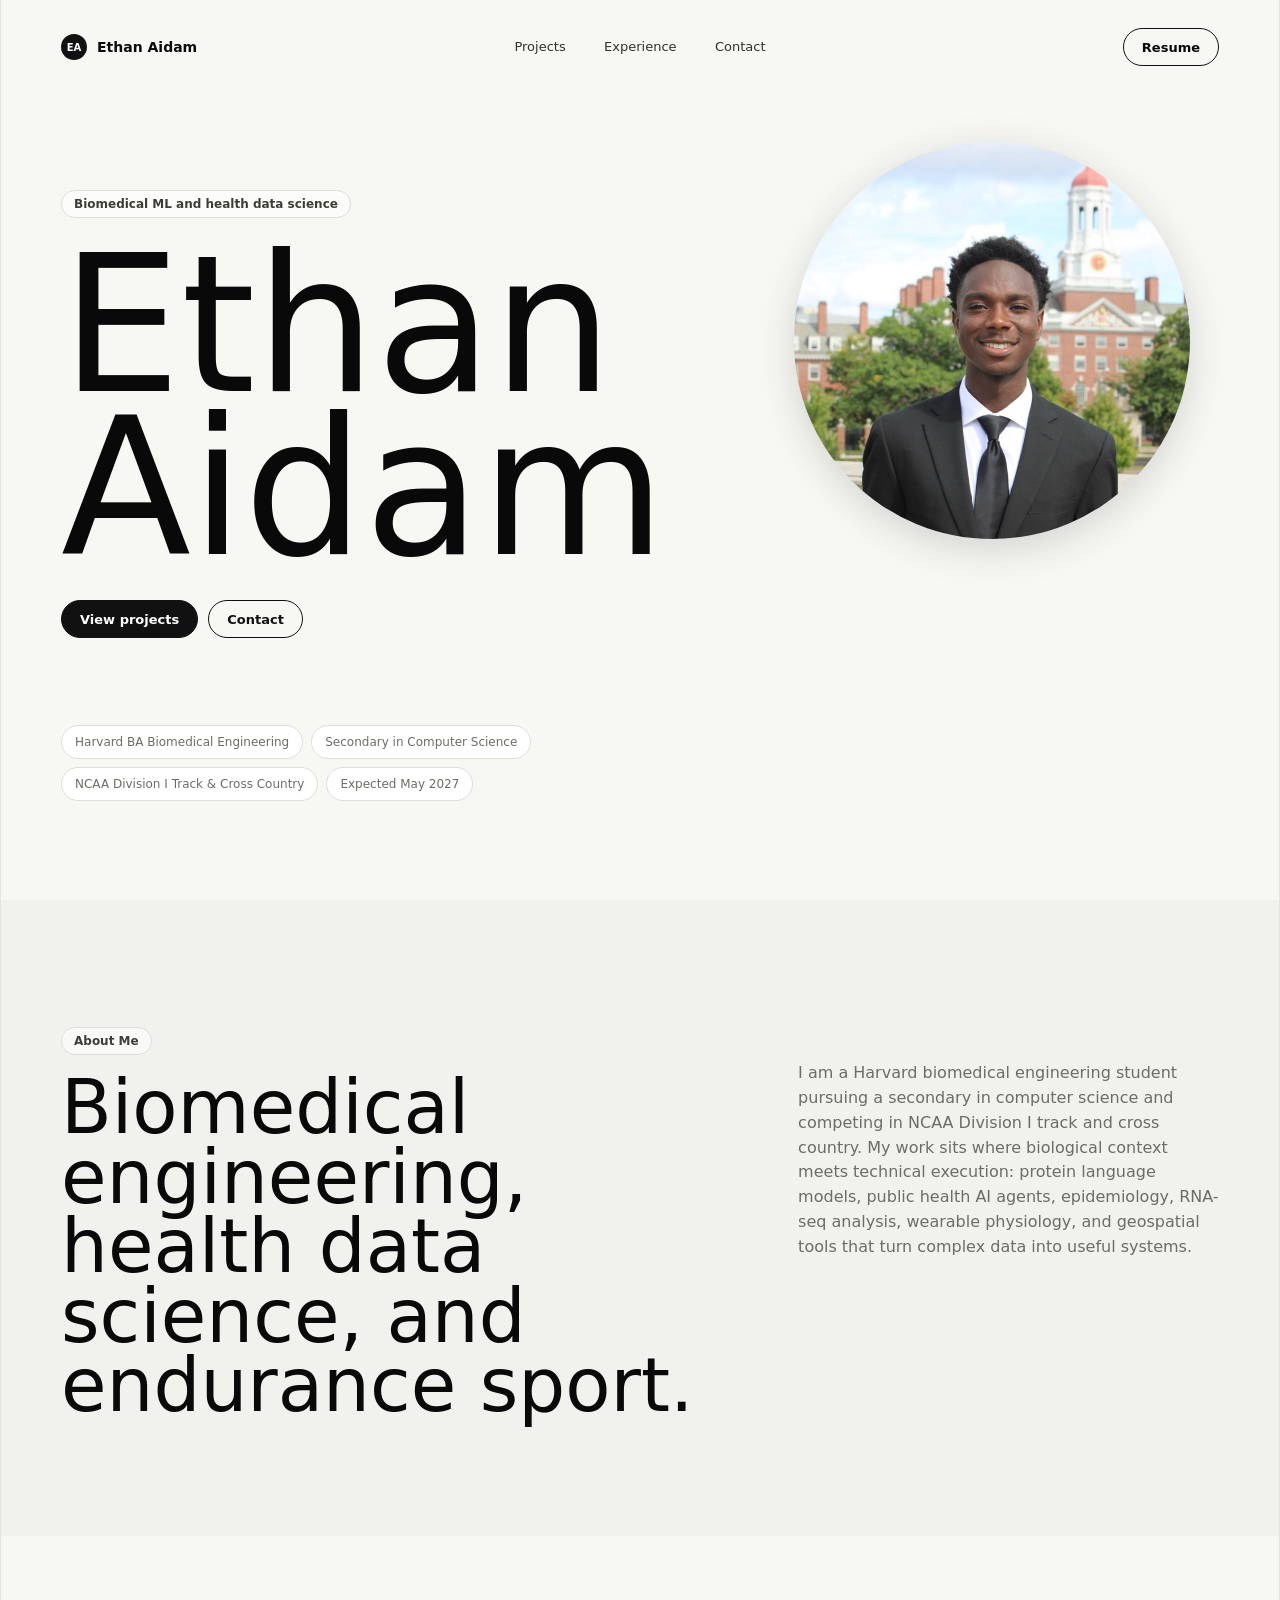
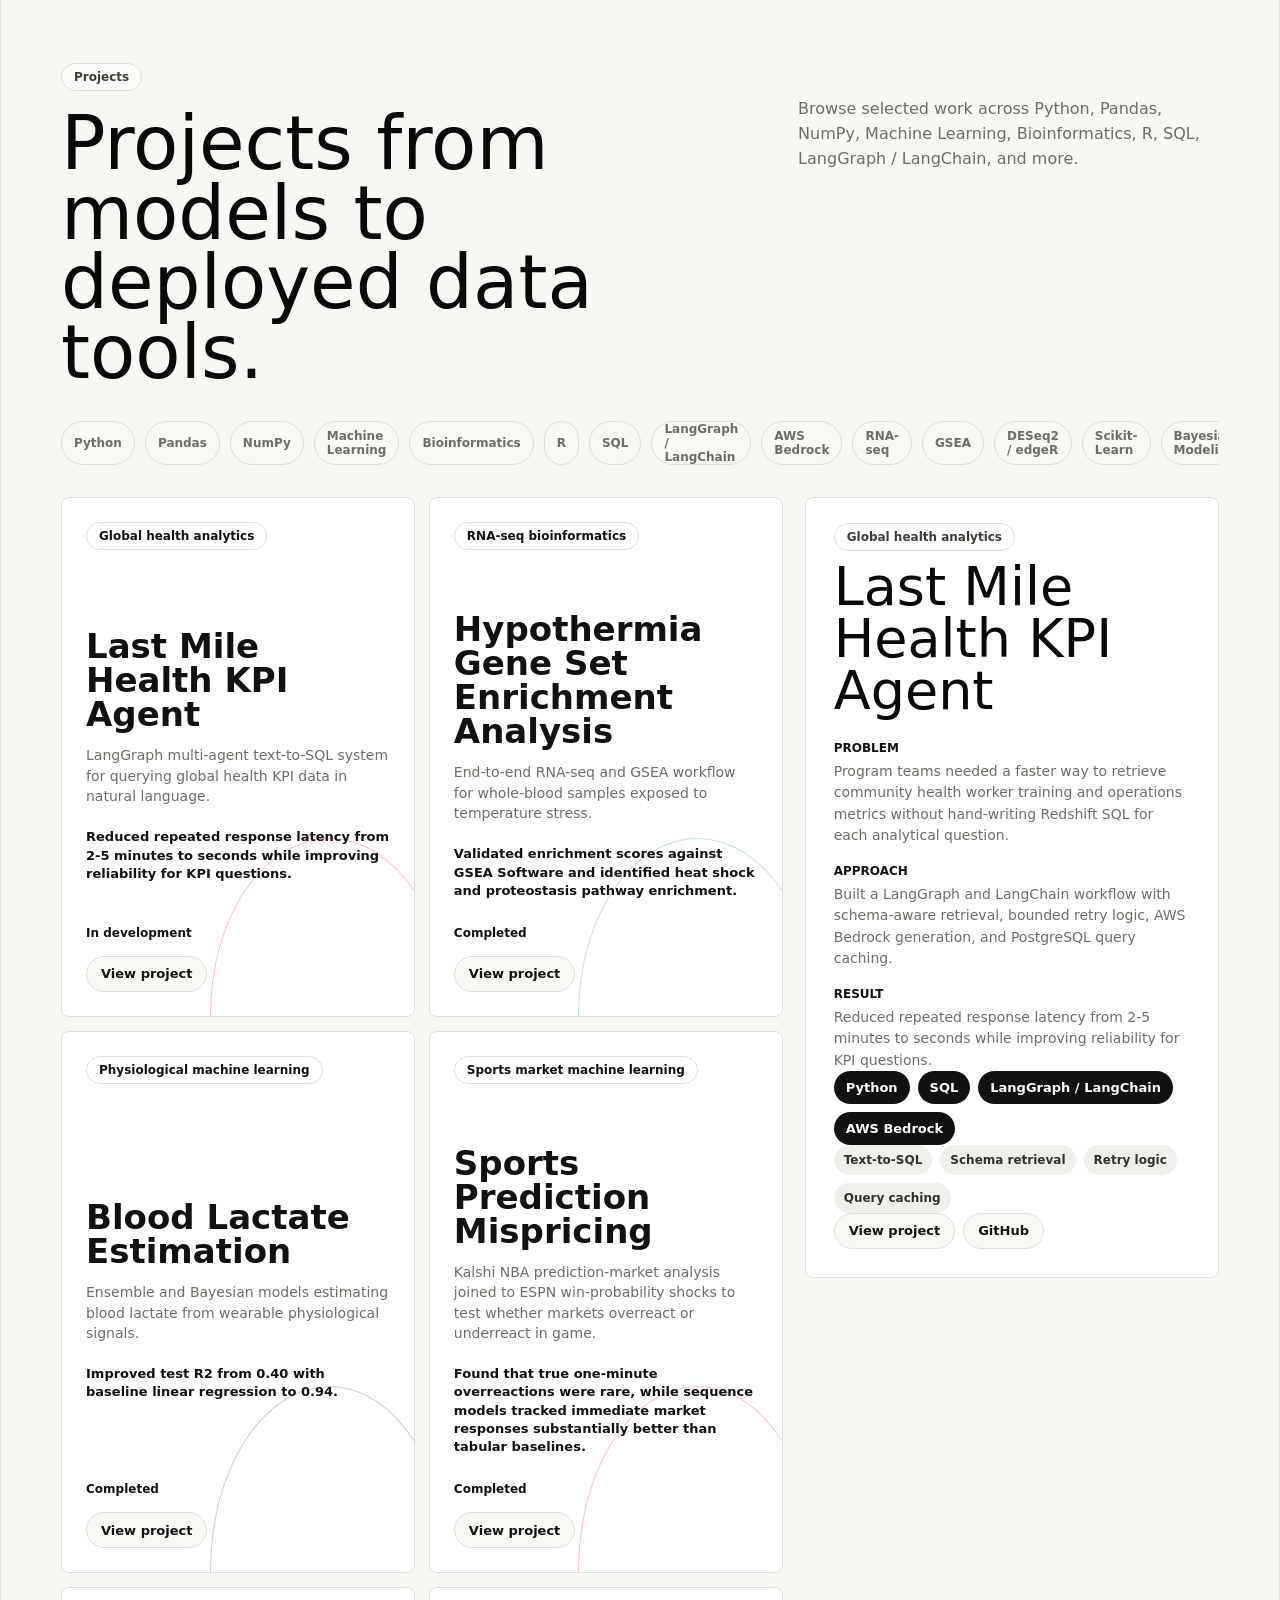
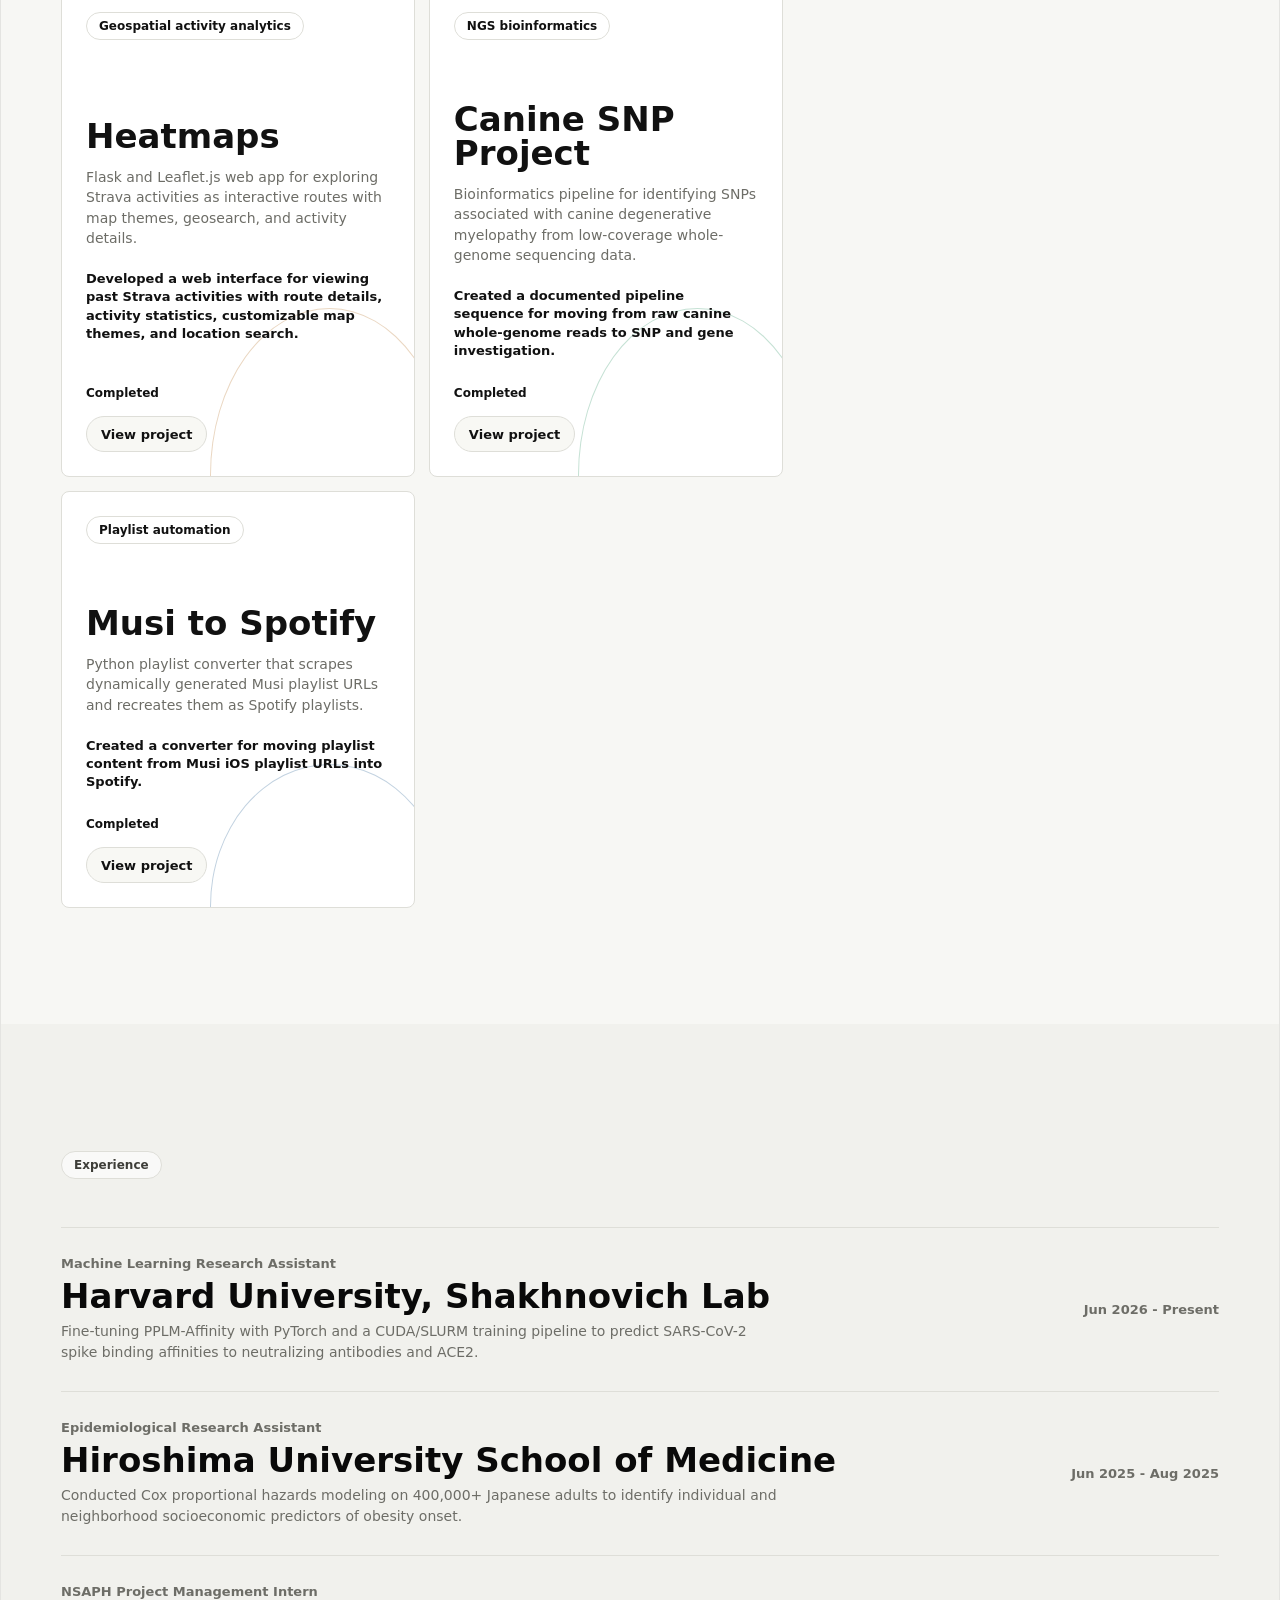
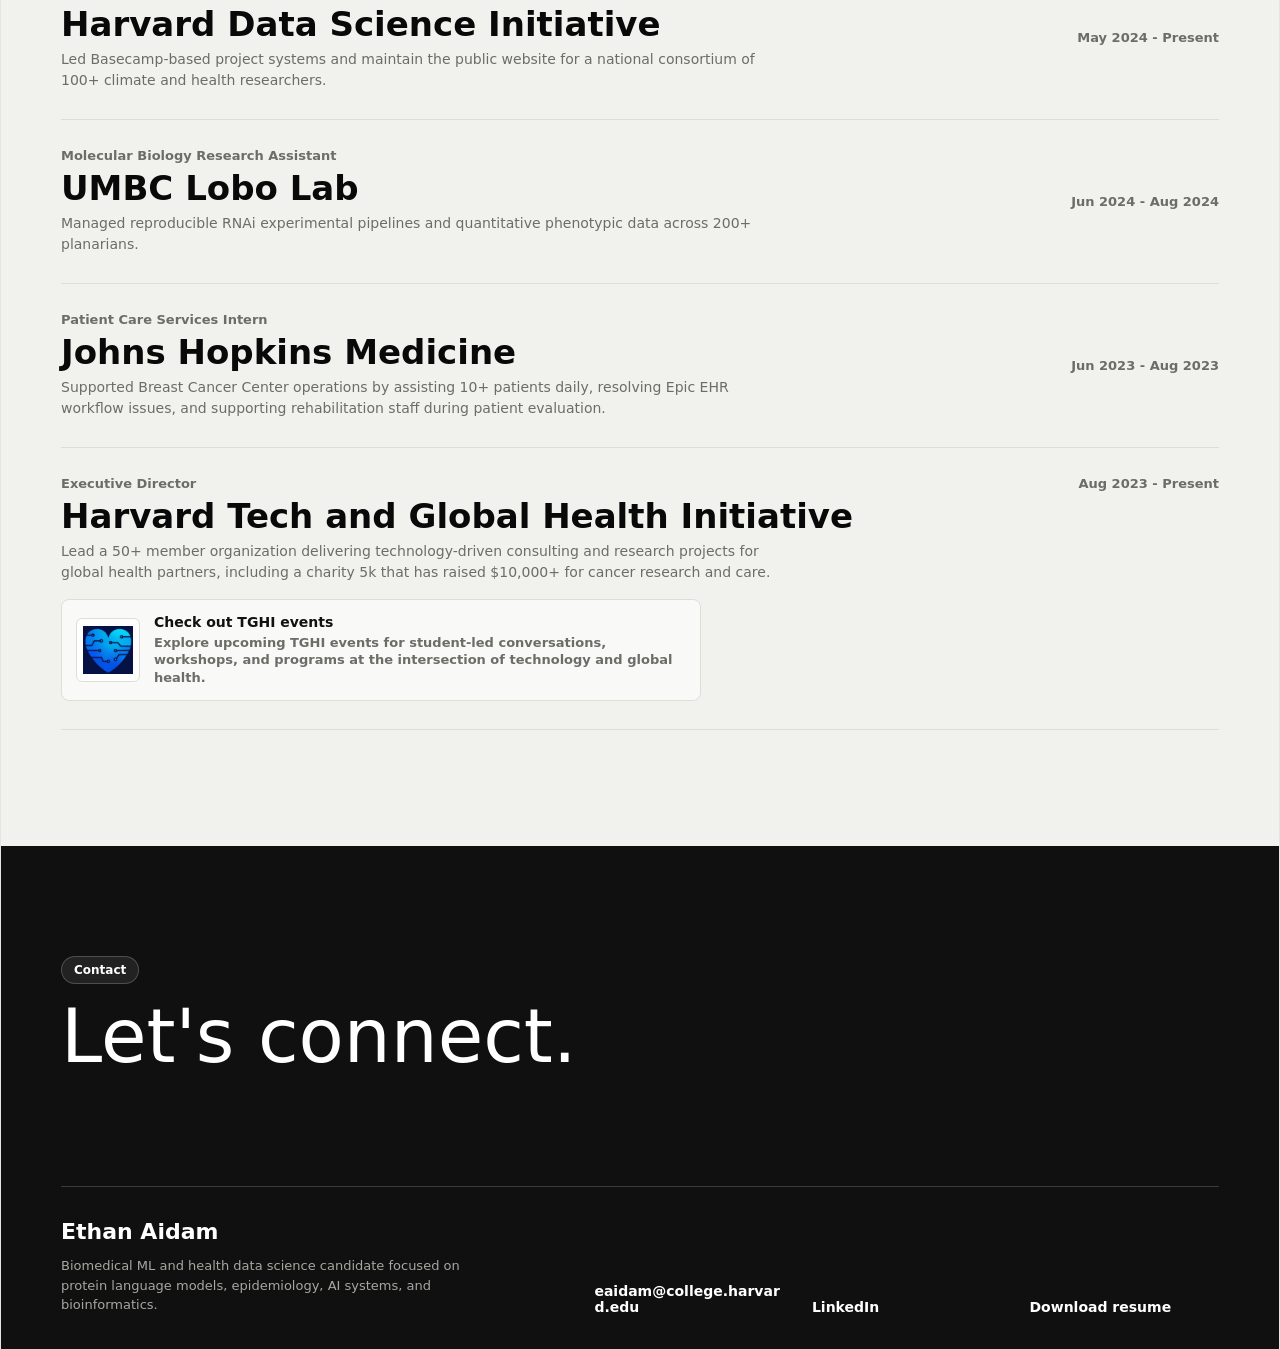
==== index.html @ 5e4e2e07 "Publish static portfolio site" ====
<!doctype html>
<html lang="en">
<head>
  <meta charset="utf-8">
  <meta name="viewport" content="width=device-width, initial-scale=1">
  <title>Ethan Aidam | Biomedical ML &amp; Health Data Science</title>
  <meta name="description" content="Biomedical ML and health data science portfolio for Ethan Aidam: protein language models, epidemiology, AI systems, and bioinformatics.">
  <link rel="stylesheet" href="/assets/styles.css">
</head>
<body><div class="site-shell">
      <header class="topbar" aria-label="Primary navigation">
    <a class="brand-mark" href="/#top" aria-label="Ethan Aidam home"><span>EA</span>Ethan Aidam</a>
    <nav class="nav-links" aria-label="Portfolio sections">
      <a href="/#projects">Projects</a>
      <a href="/#experience">Experience</a>
      <a href="/#contact">Contact</a>
    </nav>
    <a class="small-pill" href="/resume/Ethan_Aidam_Resume.pdf">Resume</a>
  </header>
      <section class="hero-section" id="top">
        <div class="hero-copy">
          <p class="eyebrow">Biomedical ML and health data science</p>
          <h1>Ethan Aidam</h1>
          <div class="hero-actions" aria-label="Primary actions">
            <a href="#projects" class="action-button action-button-dark">View projects</a>
            <a href="mailto:eaidam@college.harvard.edu" class="action-button">Contact</a>
          </div>
        </div>
        <figure class="hero-visual hero-headshot" aria-label="Portrait of Ethan Aidam">
          <img src="/home/hero-headshot-sitan.jpg" alt="Ethan Aidam">
        </figure>
        <div class="hero-note">
          <span>Harvard BA Biomedical Engineering</span>
          <span>Secondary in Computer Science</span>
          <span>NCAA Division I Track &amp; Cross Country</span>
          <span>Expected May 2027</span>
        </div>
      </section>
      <section class="section-grid about-section" id="about">
        <div>
          <p class="section-label">About Me</p>
          <h2>Biomedical engineering, health data science, and endurance sport.</h2>
        </div>
        <p class="section-copy">I am a Harvard biomedical engineering student pursuing a secondary in computer science and competing in NCAA Division I track and cross country. My work sits where biological context meets technical execution: protein language models, public health AI agents, epidemiology, RNA-seq analysis, wearable physiology, and geospatial tools that turn complex data into useful systems.</p>
      </section>
      <section class="projects-section" id="projects">
        <div class="section-grid">
          <div>
            <p class="section-label">Projects</p>
            <h2>Projects from models to deployed data tools.</h2>
          </div>
          <p class="section-copy">Browse selected work across Python, Pandas, NumPy, Machine Learning, Bioinformatics, R, SQL, LangGraph / LangChain, and more.</p>
        </div>
        <div class="filter-row" aria-label="Stack areas">
          <span>Python</span><span>Pandas</span><span>NumPy</span><span>Machine Learning</span><span>Bioinformatics</span><span>R</span><span>SQL</span><span>LangGraph / LangChain</span><span>AWS Bedrock</span><span>RNA-seq</span><span>GSEA</span><span>DESeq2 / edgeR</span><span>Scikit-Learn</span><span>Bayesian Modeling</span><span>Strava API</span><span>Spotify API</span><span>Geospatial Analytics</span><span>Flask</span><span>Bash</span><span>STAR</span><span>Variant Analysis</span><span>Web Scraping</span>
        </div>
        <div class="project-layout">
          <div class="project-grid">
            <article class="project-card accent-red">
                  <a class="project-card-button" href="/projects/last-mile-health-ai-assistant/">
                    <span class="project-domain">Global health analytics</span>
                    <strong>Last Mile Health KPI Agent</strong>
                    <p>LangGraph multi-agent text-to-SQL system for querying global health KPI data in natural language.</p>
                    <span class="project-result">Reduced repeated response latency from 2-5 minutes to seconds while improving reliability for KPI questions.</span>
                    <span class="project-status">In development</span>
                  </a>
                  <a class="project-case-link" href="/projects/last-mile-health-ai-assistant/">View project</a>
                </article><article class="project-card accent-green">
                  <a class="project-card-button" href="/projects/hypothermia-gsea/">
                    <span class="project-domain">RNA-seq bioinformatics</span>
                    <strong>Hypothermia Gene Set Enrichment Analysis</strong>
                    <p>End-to-end RNA-seq and GSEA workflow for whole-blood samples exposed to temperature stress.</p>
                    <span class="project-result">Validated enrichment scores against GSEA Software and identified heat shock and proteostasis pathway enrichment.</span>
                    <span class="project-status">Completed</span>
                  </a>
                  <a class="project-case-link" href="/projects/hypothermia-gsea/">View project</a>
                </article><article class="project-card accent-blue">
                  <a class="project-card-button" href="/projects/blood-lactate-prediction/">
                    <span class="project-domain">Physiological machine learning</span>
                    <strong>Blood Lactate Estimation</strong>
                    <p>Ensemble and Bayesian models estimating blood lactate from wearable physiological signals.</p>
                    <span class="project-result">Improved test R2 from 0.40 with baseline linear regression to 0.94.</span>
                    <span class="project-status">Completed</span>
                  </a>
                  <a class="project-case-link" href="/projects/blood-lactate-prediction/">View project</a>
                </article><article class="project-card accent-red">
                  <a class="project-card-button" href="/projects/sports-prediction-mispricing/">
                    <span class="project-domain">Sports market machine learning</span>
                    <strong>Sports Prediction Mispricing</strong>
                    <p>Kalshi NBA prediction-market analysis joined to ESPN win-probability shocks to test whether markets overreact or underreact in game.</p>
                    <span class="project-result">Found that true one-minute overreactions were rare, while sequence models tracked immediate market responses substantially better than tabular baselines.</span>
                    <span class="project-status">Completed</span>
                  </a>
                  <a class="project-case-link" href="/projects/sports-prediction-mispricing/">View project</a>
                </article><article class="project-card accent-orange">
                  <a class="project-card-button" href="/projects/heatmaps/">
                    <span class="project-domain">Geospatial activity analytics</span>
                    <strong>Heatmaps</strong>
                    <p>Flask and Leaflet.js web app for exploring Strava activities as interactive routes with map themes, geosearch, and activity details.</p>
                    <span class="project-result">Developed a web interface for viewing past Strava activities with route details, activity statistics, customizable map themes, and location search.</span>
                    <span class="project-status">Completed</span>
                  </a>
                  <a class="project-case-link" href="/projects/heatmaps/">View project</a>
                </article><article class="project-card accent-green">
                  <a class="project-card-button" href="/projects/canine-snp-proj/">
                    <span class="project-domain">NGS bioinformatics</span>
                    <strong>Canine SNP Project</strong>
                    <p>Bioinformatics pipeline for identifying SNPs associated with canine degenerative myelopathy from low-coverage whole-genome sequencing data.</p>
                    <span class="project-result">Created a documented pipeline sequence for moving from raw canine whole-genome reads to SNP and gene investigation.</span>
                    <span class="project-status">Completed</span>
                  </a>
                  <a class="project-case-link" href="/projects/canine-snp-proj/">View project</a>
                </article><article class="project-card accent-blue">
                  <a class="project-card-button" href="/projects/musi-to-spotify/">
                    <span class="project-domain">Playlist automation</span>
                    <strong>Musi to Spotify</strong>
                    <p>Python playlist converter that scrapes dynamically generated Musi playlist URLs and recreates them as Spotify playlists.</p>
                    <span class="project-result">Created a converter for moving playlist content from Musi iOS playlist URLs into Spotify.</span>
                    <span class="project-status">Completed</span>
                  </a>
                  <a class="project-case-link" href="/projects/musi-to-spotify/">View project</a>
                </article>
          </div>
          <aside class="project-detail">
            <span class="detail-domain">Global health analytics</span>
            <h3>Last Mile Health KPI Agent</h3>
            <dl>
              <div><dt>Problem</dt><dd>Program teams needed a faster way to retrieve community health worker training and operations metrics without hand-writing Redshift SQL for each analytical question.</dd></div>
              <div><dt>Approach</dt><dd>Built a LangGraph and LangChain workflow with schema-aware retrieval, bounded retry logic, AWS Bedrock generation, and PostgreSQL query caching.</dd></div>
              <div><dt>Result</dt><dd>Reduced repeated response latency from 2-5 minutes to seconds while improving reliability for KPI questions.</dd></div>
            </dl>
            <div class="tag-group"><span>Python</span><span>SQL</span><span>LangGraph / LangChain</span><span>AWS Bedrock</span></div>
            <div class="method-list"><span>Text-to-SQL</span><span>Schema retrieval</span><span>Retry logic</span><span>Query caching</span></div>
            <div class="detail-actions">
              <a href="/projects/last-mile-health-ai-assistant/">View project</a>
              <a href="https://github.com/Last-Mile-Health/lmd-2-agent">GitHub</a>
            </div>
          </aside>
        </div>
      </section>
      <section class="experience-section" id="experience">
        <div class="experience-heading"><p class="section-label">Experience</p></div>
        <div class="timeline" aria-label="Experience timeline">
          <article class="timeline-row">
                <div>
                  <span>Machine Learning Research Assistant</span>
                  <h3><a href="https://shakhnovich.faculty.chemistry.harvard.edu/">Harvard University, Shakhnovich Lab</a></h3>
                  <p>Fine-tuning PPLM-Affinity with PyTorch and a CUDA/SLURM training pipeline to predict SARS-CoV-2 spike binding affinities to neutralizing antibodies and ACE2.</p>
                  
                </div>
                <strong>Jun 2026 - Present</strong>
              </article><article class="timeline-row">
                <div>
                  <span>Epidemiological Research Assistant</span>
                  <h3><a href="https://www.hiroshima-u.ac.jp/en/med">Hiroshima University School of Medicine</a></h3>
                  <p>Conducted Cox proportional hazards modeling on 400,000+ Japanese adults to identify individual and neighborhood socioeconomic predictors of obesity onset.</p>
                  
                </div>
                <strong>Jun 2025 - Aug 2025</strong>
              </article><article class="timeline-row">
                <div>
                  <span>NSAPH Project Management Intern</span>
                  <h3><a href="https://datascience.harvard.edu/">Harvard Data Science Initiative</a></h3>
                  <p>Led Basecamp-based project systems and maintain the public website for a national consortium of 100+ climate and health researchers.</p>
                  
                </div>
                <strong>May 2024 - Present</strong>
              </article><article class="timeline-row">
                <div>
                  <span>Molecular Biology Research Assistant</span>
                  <h3><a href="https://lobolab.umbc.edu/">UMBC Lobo Lab</a></h3>
                  <p>Managed reproducible RNAi experimental pipelines and quantitative phenotypic data across 200+ planarians.</p>
                  
                </div>
                <strong>Jun 2024 - Aug 2024</strong>
              </article><article class="timeline-row">
                <div>
                  <span>Patient Care Services Intern</span>
                  <h3><a href="https://www.hopkinsmedicine.org/">Johns Hopkins Medicine</a></h3>
                  <p>Supported Breast Cancer Center operations by assisting 10+ patients daily, resolving Epic EHR workflow issues, and supporting rehabilitation staff during patient evaluation.</p>
                  
                </div>
                <strong>Jun 2023 - Aug 2023</strong>
              </article><article class="timeline-row tghi-row">
                <div>
                  <span>Executive Director</span>
                  <h3><a href="https://techglobalhealth.org/">Harvard Tech and Global Health Initiative</a></h3>
                  <p>Lead a 50+ member organization delivering technology-driven consulting and research projects for global health partners, including a charity 5k that has raised $10,000+ for cancer research and care.</p>
                  <a class="tghi-event-link" href="https://techglobalhealth.org/"><img class="tghi-event-logo" src="/tghi-logo.png" alt="Harvard Tech and Global Health Initiative logo"><span><b>Check out TGHI events</b><small>Explore upcoming TGHI events for student-led conversations, workshops, and programs at the intersection of technology and global health.</small></span></a>
                </div>
                <strong>Aug 2023 - Present</strong>
              </article>
        </div>
      </section>
      <footer class="site-footer" id="contact">
        <div>
          <p class="section-label section-label-dark">Contact</p>
          <h2>Let's connect.</h2>
        </div>
        <div class="footer-grid">
          <div><strong>Ethan Aidam</strong><p>Biomedical ML and health data science candidate focused on protein language models, epidemiology, AI systems, and bioinformatics.</p></div>
          <a href="mailto:eaidam@college.harvard.edu">eaidam@college.harvard.edu</a>
          <a href="https://linkedin.com/in/ethan-aidam-b113052b3">LinkedIn</a>
          <a href="/resume/Ethan_Aidam_Resume.pdf">Download resume</a>
        </div>
      </footer>
    </div></body>
</html>
---- assets/styles.css ----
:root {
  --background: #f7f7f4;
  --foreground: #090909;
  --muted: #6d6d67;
  --line: #deded8;
  --panel: #ffffff;
  --ink: #111111;
  --dark: #101010;
  --dark-muted: #a7a7a1;
  --red: #c63b34;
  --blue: #245f8f;
  --green: #2f9367;
}

* {
  box-sizing: border-box;
}

html {
  scroll-behavior: smooth;
}

body {
  margin: 0;
  background: var(--background);
  color: var(--foreground);
  font-family:
    Inter, ui-sans-serif, system-ui, -apple-system, BlinkMacSystemFont, "Segoe UI",
    sans-serif;
}

a {
  color: inherit;
  text-decoration: none;
}

button,
input {
  font: inherit;
}

button {
  cursor: pointer;
}

.site-shell {
  width: min(100%, 1440px);
  margin: 0 auto;
  overflow: hidden;
  background: var(--background);
  border-left: 1px solid rgba(0, 0, 0, 0.08);
  border-right: 1px solid rgba(0, 0, 0, 0.08);
}

.topbar {
  display: grid;
  grid-template-columns: 1fr auto 1fr;
  align-items: center;
  gap: 20px;
  padding: 28px clamp(20px, 5vw, 60px);
}

.brand-mark,
.small-pill,
.nav-links a,
.filter-row button,
.action-button {
  min-height: 38px;
  display: inline-flex;
  align-items: center;
  justify-content: center;
}

.brand-mark {
  justify-self: start;
  gap: 10px;
  font-size: 14px;
  font-weight: 700;
}

.brand-mark span {
  width: 26px;
  height: 26px;
  display: inline-grid;
  place-items: center;
  border-radius: 50%;
  color: white;
  background: var(--ink);
  font-size: 10px;
}

.nav-links {
  display: flex;
  gap: clamp(14px, 3vw, 42px);
  font-size: 13px;
  color: #30302d;
}

.nav-links a {
  border-bottom: 1px solid transparent;
}

.nav-links a:hover {
  border-color: currentColor;
}

.small-pill {
  justify-self: end;
  border: 1px solid var(--ink);
  border-radius: 999px;
  padding: 0 18px;
  font-size: 13px;
  font-weight: 650;
}

.hero-section {
  position: relative;
  min-height: calc(100vh - 94px);
  display: grid;
  grid-template-columns: minmax(0, 1.18fr) minmax(300px, 0.82fr);
  grid-template-areas:
    "copy visual"
    "note visual";
  gap: clamp(18px, 4vw, 58px);
  align-items: start;
  padding: clamp(22px, 4vw, 48px) clamp(20px, 5vw, 60px) 28px;
  animation: fadeInUp 0.8s ease;
}

@keyframes fadeInUp {
  from {
    opacity: 0;
    transform: translateY(30px);
  }

  to {
    opacity: 1;
    transform: translateY(0);
  }
}

.hero-copy {
  grid-area: copy;
  align-self: center;
  z-index: 2;
}

.eyebrow,
.section-label,
.project-domain,
.detail-domain {
  width: fit-content;
  border: 1px solid var(--line);
  border-radius: 999px;
  padding: 6px 12px;
  color: #3d3d38;
  background: rgba(255, 255, 255, 0.62);
  font-size: 12px;
  font-weight: 650;
}

.hero-copy h1 {
  max-width: 900px;
  margin: 26px 0 22px;
  font-size: clamp(72px, 15vw, 190px);
  font-weight: 500;
  letter-spacing: 0;
  line-height: 0.86;
}

.hero-actions {
  display: flex;
  flex-wrap: wrap;
  gap: 10px;
  margin-top: 30px;
}

.action-button {
  border: 1px solid var(--ink);
  border-radius: 999px;
  padding: 0 18px;
  color: var(--ink);
  background: transparent;
  font-size: 13px;
  font-weight: 700;
}

.action-button-dark {
  color: white;
  background: var(--ink);
}

.hero-visual {
  grid-area: visual;
  justify-self: end;
  align-self: start;
  width: min(42vw, 560px);
  min-width: 300px;
  min-height: 0;
  margin: clamp(-18px, -1.5vw, -8px) 0 0;
  border: 0;
  border-radius: 0;
  overflow: visible;
  background: transparent;
  pointer-events: auto;
  z-index: 1;
}

.hero-headshot {
  width: clamp(320px, 31vw, 440px);
  max-width: 440px;
  min-width: 0;
  margin-top: 0;
  margin-bottom: 2rem;
  margin-left: auto;
  margin-right: auto;
}

.hero-headshot img {
  width: 100%;
  border-radius: 50%;
  aspect-ratio: 1 / 1;
  object-fit: cover;
  box-shadow: 0 10px 40px rgba(0, 0, 0, 0.15);
  transition: all 0.4s cubic-bezier(0.175, 0.885, 0.32, 1.275);
  position: relative;
}

.hero-headshot img:hover {
  transform: translateY(-10px) scale(1.05) rotate(2deg);
  box-shadow: 0 20px 60px rgba(18, 53, 36, 0.3);
  filter: brightness(1.05);
}

.hero-note {
  grid-area: note;
  display: flex;
  flex-wrap: wrap;
  gap: 8px;
  color: var(--muted);
  font-size: 12px;
}

.hero-note span {
  border-radius: 999px;
  padding: 9px 13px;
  background: white;
  border: 1px solid var(--line);
}

.particle-stage,
.particle-canvas,
.particle-fallback {
  position: relative;
  width: 100%;
  height: 100%;
  min-height: inherit;
}

.particle-canvas canvas {
  display: block;
  width: 100%;
  height: 100%;
}

.particle-fallback {
  background: transparent;
}

.simulation-toggle {
  position: absolute;
  left: 8px;
  top: 8px;
  z-index: 3;
  display: flex;
  flex-wrap: wrap;
  gap: 4px;
  padding: 4px;
  border: 1px solid rgba(0, 0, 0, 0.08);
  border-radius: 999px;
  background: rgba(255, 255, 255, 0.72);
  backdrop-filter: blur(10px);
}

.simulation-toggle button {
  min-height: 30px;
  max-width: 140px;
  border: 0;
  border-radius: 999px;
  padding: 0 10px;
  color: #30302c;
  background: transparent;
  font-size: 11px;
  font-weight: 800;
  white-space: nowrap;
}

.simulation-toggle button.active {
  color: white;
  background: var(--ink);
}

.fallback-virus-shell,
.fallback-virus-core,
.fallback-sars-spike,
.fallback-env-spike,
.fallback-flu-ha,
.fallback-flu-na,
.fallback-rnp,
.fallback-hiv-capsid,
.fallback-igg-stem,
.fallback-igg-arm,
.fallback-igg-domain,
.fallback-igg-glycan {
  position: absolute;
  display: block;
}

.fallback-virus-shell {
  left: 13%;
  top: 16%;
  width: 70%;
  aspect-ratio: 1;
  border-radius: 50%;
  border: 2px dotted rgba(17, 17, 17, 0.52);
  background:
    radial-gradient(circle at 50% 48%, rgba(255, 255, 255, 0.24), transparent 35%),
    radial-gradient(circle, rgba(31, 31, 27, 0.16), transparent 66%);
  box-shadow:
    inset 0 0 0 10px rgba(31, 31, 27, 0.035),
    0 0 0 1px rgba(17, 17, 17, 0.08);
}

.fallback-virus-core {
  left: 33%;
  top: 34%;
  width: 30%;
  aspect-ratio: 1;
  border-radius: 50%;
  border: 1px dotted rgba(185, 155, 69, 0.72);
  background: radial-gradient(circle, rgba(185, 155, 69, 0.18), transparent 68%);
}

.fallback-sars-spike,
.fallback-env-spike,
.fallback-flu-ha,
.fallback-flu-na {
  left: 48%;
  top: 48%;
  width: 18%;
  height: 2px;
  border-top: 1px dotted rgba(124, 34, 38, 0.8);
  transform-origin: left center;
}

.fallback-sars-spike::after,
.fallback-env-spike::after,
.fallback-flu-ha::after,
.fallback-flu-na::after {
  content: "";
  position: absolute;
  right: -7px;
  top: -7px;
  width: 13px;
  height: 13px;
  border-radius: 48% 52% 42% 58%;
  border: 1px dotted rgba(198, 59, 52, 0.76);
  background: radial-gradient(circle, rgba(198, 59, 52, 0.18), transparent 66%);
}

.fallback-sars .fallback-spike-1,
.fallback-hiv .fallback-spike-1,
.fallback-influenza .fallback-spike-1 {
  transform: rotate(-168deg) translateX(28%);
}

.fallback-sars .fallback-spike-2,
.fallback-hiv .fallback-spike-2,
.fallback-influenza .fallback-spike-2 {
  transform: rotate(-134deg) translateX(30%);
}

.fallback-sars .fallback-spike-3,
.fallback-hiv .fallback-spike-3,
.fallback-influenza .fallback-spike-3 {
  transform: rotate(-96deg) translateX(31%);
}

.fallback-sars .fallback-spike-4,
.fallback-hiv .fallback-spike-4,
.fallback-influenza .fallback-spike-4 {
  transform: rotate(-56deg) translateX(31%);
}

.fallback-sars .fallback-spike-5,
.fallback-hiv .fallback-spike-5,
.fallback-influenza .fallback-spike-5 {
  transform: rotate(-18deg) translateX(29%);
}

.fallback-sars .fallback-spike-6,
.fallback-hiv .fallback-spike-6,
.fallback-influenza .fallback-spike-6 {
  transform: rotate(18deg) translateX(29%);
}

.fallback-sars .fallback-spike-7,
.fallback-hiv .fallback-spike-7,
.fallback-influenza .fallback-spike-7 {
  transform: rotate(56deg) translateX(31%);
}

.fallback-sars .fallback-spike-8,
.fallback-hiv .fallback-spike-8,
.fallback-influenza .fallback-spike-8 {
  transform: rotate(96deg) translateX(31%);
}

.fallback-sars .fallback-spike-9,
.fallback-hiv .fallback-spike-9,
.fallback-influenza .fallback-spike-9 {
  transform: rotate(134deg) translateX(30%);
}

.fallback-sars .fallback-spike-10,
.fallback-hiv .fallback-spike-10,
.fallback-influenza .fallback-spike-10 {
  transform: rotate(168deg) translateX(28%);
}

.fallback-sars .fallback-spike-11,
.fallback-influenza .fallback-spike-11 {
  transform: rotate(214deg) translateX(25%);
}

.fallback-sars .fallback-spike-12,
.fallback-influenza .fallback-spike-12 {
  transform: rotate(326deg) translateX(25%);
}


.fallback-flu-ha::after {
  border-color: rgba(36, 95, 143, 0.8);
  background: radial-gradient(circle, rgba(36, 95, 143, 0.16), transparent 66%);
}

.fallback-flu-na::after {
  width: 11px;
  height: 11px;
  border-radius: 4px;
  border-color: rgba(198, 59, 52, 0.78);
}

.fallback-influenza .fallback-na-1 {
  transform: rotate(-146deg) translateX(25%);
}

.fallback-influenza .fallback-na-2 {
  transform: rotate(-38deg) translateX(28%);
}

.fallback-influenza .fallback-na-3 {
  transform: rotate(72deg) translateX(28%);
}

.fallback-influenza .fallback-na-4 {
  transform: rotate(158deg) translateX(27%);
}

.fallback-influenza .fallback-na-5 {
  transform: rotate(286deg) translateX(25%);
}

.fallback-rnp {
  left: 48%;
  top: 31%;
  width: 1px;
  height: 34%;
  border-left: 1px dotted rgba(185, 155, 69, 0.76);
  transform-origin: center center;
}

.fallback-rnp-1 { transform: translateX(-46px) rotate(-8deg); }
.fallback-rnp-2 { transform: translateX(-32px) rotate(5deg); }
.fallback-rnp-3 { transform: translateX(-18px) rotate(-6deg); }
.fallback-rnp-4 { transform: translateX(-4px) rotate(4deg); }
.fallback-rnp-5 { transform: translateX(10px) rotate(-3deg); }
.fallback-rnp-6 { transform: translateX(24px) rotate(5deg); }
.fallback-rnp-7 { transform: translateX(38px) rotate(-5deg); }
.fallback-rnp-8 { transform: translateX(52px) rotate(8deg); }

.fallback-hiv-capsid {
  left: 37%;
  top: 33%;
  width: 22%;
  height: 36%;
  clip-path: polygon(50% 0, 82% 100%, 18% 100%);
  border: 1px dotted rgba(185, 155, 69, 0.86);
  background: linear-gradient(to bottom, rgba(185, 155, 69, 0.22), transparent);
}

.fallback-env-spike::after {
  width: 11px;
  height: 11px;
  border-radius: 50%;
}

.fallback-igg-stem {
  left: 50%;
  top: 48%;
  width: 2px;
  height: 30%;
  border-left: 2px dotted rgba(36, 95, 143, 0.82);
  transform: translateX(-50%);
}

.fallback-igg-arm {
  left: 50%;
  top: 48%;
  width: 30%;
  height: 2px;
  border-top: 2px dotted rgba(36, 95, 143, 0.82);
  transform-origin: left center;
}

.fallback-igg-arm-left {
  transform: rotate(140deg);
}

.fallback-igg-arm-right {
  transform: rotate(40deg);
}

.fallback-igg-domain {
  width: 15%;
  aspect-ratio: 1 / 1.32;
  border-radius: 999px;
  border: 1px dotted rgba(36, 95, 143, 0.82);
  background: radial-gradient(circle, rgba(36, 95, 143, 0.14), transparent 68%);
}

.fallback-igg-fc-left {
  left: 40%;
  top: 70%;
  transform: rotate(-8deg);
}

.fallback-igg-fc-right {
  left: 51%;
  top: 70%;
  transform: rotate(8deg);
}

.fallback-igg-fab-left {
  left: 17%;
  top: 23%;
  transform: rotate(48deg);
}

.fallback-igg-fab-right {
  right: 17%;
  top: 23%;
  transform: rotate(-48deg);
}

.fallback-igg-glycan {
  width: 4%;
  aspect-ratio: 1;
  border-radius: 50%;
  background: rgba(185, 155, 69, 0.78);
}

.fallback-igg-glycan-left {
  left: 45%;
  top: 61%;
}

.fallback-igg-glycan-right {
  left: 53%;
  top: 61%;
}

.visual-caption {
  position: absolute;
  right: 8px;
  bottom: 10px;
  display: flex;
  gap: 8px;
  opacity: 0.76;
}

.visual-caption span {
  border-radius: 999px;
  padding: 8px 10px;
  color: #1d1d19;
  background: rgba(255, 255, 255, 0.48);
  border: 1px solid rgba(0, 0, 0, 0.06);
  font-size: 11px;
  font-weight: 750;
}

.tag-group span,
.method-list span {
  flex: 0 0 auto;
  border-radius: 999px;
  padding: 12px 18px;
  background: #ecece8;
  color: #30302c;
  font-size: 13px;
  font-weight: 700;
  white-space: nowrap;
}

.section-grid {
  display: grid;
  grid-template-columns: minmax(0, 1fr) minmax(280px, 0.65fr);
  gap: clamp(24px, 7vw, 96px);
  align-items: start;
}

.about-section,
.projects-section,
.experience-section {
  padding: clamp(58px, 9vw, 120px) clamp(20px, 5vw, 60px);
}

.about-section {
  background: #f1f1ed;
}

.section-grid h2,
.site-footer h2 {
  margin: 18px 0 0;
  max-width: 760px;
  font-size: clamp(36px, 6vw, 74px);
  font-weight: 500;
  letter-spacing: 0;
  line-height: 0.94;
}

.section-copy {
  margin: 46px 0 0;
  color: var(--muted);
  font-size: 16px;
  line-height: 1.55;
}

.metric-grid {
  display: grid;
  grid-template-columns: repeat(5, minmax(0, 1fr));
  border-top: 1px solid var(--line);
  border-bottom: 1px solid var(--line);
}

.metric-card {
  min-height: 230px;
  padding: clamp(22px, 3vw, 36px);
  background: white;
  border-right: 1px solid var(--line);
}

.metric-card:last-child {
  border-right: 0;
}

.metric-card strong {
  display: block;
  font-size: clamp(38px, 4vw, 64px);
  font-weight: 500;
  line-height: 1;
}

.metric-card span {
  display: block;
  margin-top: 14px;
  font-size: 15px;
  font-weight: 800;
}

.metric-card p {
  max-width: 260px;
  margin: 14px 0 0;
  color: var(--muted);
  font-size: 13px;
  line-height: 1.45;
}

.project-controls {
  margin-top: 46px;
}

.search-label {
  display: block;
  margin-bottom: 8px;
  color: var(--muted);
  font-size: 12px;
  font-weight: 750;
}

.project-controls input {
  width: 100%;
  min-height: 48px;
  border: 1px solid var(--line);
  border-radius: 999px;
  padding: 0 18px;
  outline: 0;
  background: white;
  color: var(--ink);
  font-size: 15px;
}

.project-controls input:focus {
  border-color: var(--ink);
}

.filter-row {
  display: flex;
  gap: 10px;
  margin: 34px 0 28px;
  overflow-x: auto;
  padding-bottom: 4px;
}

.filter-row button {
  flex: 0 0 auto;
  border: 1px solid var(--line);
  border-radius: 999px;
  padding: 0 16px;
  color: #33332e;
  background: white;
  font-size: 13px;
  font-weight: 750;
  white-space: nowrap;
}

.filter-row button.active {
  border-color: var(--ink);
  color: white;
  background: var(--ink);
}

.project-layout {
  display: grid;
  grid-template-columns: minmax(0, 1.08fr) minmax(320px, 0.62fr);
  gap: 22px;
  align-items: start;
}

.project-grid {
  display: grid;
  grid-template-columns: repeat(2, minmax(0, 1fr));
  gap: 14px;
}

.project-card,
.empty-state,
.project-detail {
  border: 1px solid var(--line);
  border-radius: 8px;
  background: white;
}

.project-card {
  position: relative;
  min-height: 310px;
  display: flex;
  flex-direction: column;
  align-items: flex-start;
  padding: 24px;
  text-align: left;
  overflow: hidden;
}

.project-card::before {
  content: "";
  position: absolute;
  inset: auto -10% -34% 42%;
  height: 68%;
  border-radius: 50%;
  border: 1px solid currentColor;
  opacity: 0.28;
}

.project-card:hover,
.project-card.selected {
  border-color: var(--ink);
}

.project-card.selected {
  box-shadow: inset 0 0 0 1px var(--ink);
}

.accent-red {
  color: var(--red);
}

.accent-blue {
  color: var(--blue);
}

.accent-green {
  color: var(--green);
}

.accent-orange {
  color: #b46f24;
}

.project-card strong,
.project-card p,
.project-card span {
  position: relative;
  color: var(--ink);
}

.project-domain {
  margin-bottom: auto;
  color: inherit;
}

.project-card strong {
  display: block;
  margin-top: 62px;
  font-size: clamp(22px, 3vw, 34px);
  font-weight: 600;
  line-height: 1;
}

.project-card p {
  margin: 14px 0 0;
  color: var(--muted);
  font-size: 14px;
  line-height: 1.45;
}

.project-result {
  margin-top: 22px;
  color: #22221e;
  font-size: 13px;
  font-weight: 750;
  line-height: 1.4;
}

.project-status {
  margin-top: auto;
  padding-top: 26px;
  color: var(--muted);
  font-size: 12px;
  font-weight: 750;
}

.project-detail {
  position: sticky;
  top: 18px;
  padding: 28px;
}

.project-detail h3 {
  margin: 16px 0 24px;
  font-size: clamp(32px, 5vw, 54px);
  font-weight: 500;
  letter-spacing: 0;
  line-height: 0.96;
}

.project-detail dl {
  display: grid;
  gap: 18px;
  margin: 0;
}

.project-detail div {
  margin: 0;
}

.project-detail dt {
  margin-bottom: 6px;
  color: var(--ink);
  font-size: 12px;
  font-weight: 800;
  text-transform: uppercase;
}

.project-detail dd {
  margin: 0;
  color: var(--muted);
  font-size: 14px;
  line-height: 1.52;
}

.tag-group,
.method-list {
  display: flex;
  flex-wrap: wrap;
  gap: 8px;
  margin-top: 24px;
}

.tag-group span {
  padding: 9px 12px;
  background: var(--ink);
  color: white;
}

.method-list span {
  padding: 8px 10px;
  background: #efefeb;
  font-size: 12px;
}

.empty-state {
  grid-column: 1 / -1;
  min-height: 260px;
  display: grid;
  place-items: center;
  padding: 32px;
  text-align: center;
}

.empty-state strong {
  display: block;
  font-size: 24px;
}

.empty-state p {
  margin: 8px 0 20px;
  color: var(--muted);
}

.empty-state button {
  border: 1px solid var(--ink);
  border-radius: 999px;
  padding: 10px 16px;
  color: white;
  background: var(--ink);
  font-weight: 750;
}

.experience-section {
  background: #f1f1ed;
}

.timeline {
  margin-top: 48px;
  border-top: 1px solid var(--line);
}

.timeline-row {
  display: grid;
  grid-template-columns: minmax(0, 1fr) minmax(190px, auto);
  gap: 24px;
  align-items: center;
  padding: 28px 0;
  border-bottom: 1px solid var(--line);
}

.timeline-row span {
  display: block;
  color: var(--muted);
  font-size: 13px;
  font-weight: 750;
}

.timeline-row h3 {
  margin: 8px 0;
  font-size: clamp(22px, 3vw, 34px);
  font-weight: 560;
  line-height: 1;
}

.timeline-row p {
  max-width: 720px;
  margin: 0;
  color: var(--muted);
  font-size: 14px;
  line-height: 1.5;
}

.timeline-row strong {
  justify-self: end;
  color: var(--muted);
  font-size: 13px;
  font-weight: 750;
  white-space: nowrap;
}

.timeline-row h3 a {
  color: inherit;
  text-decoration: none;
  border-bottom: 1px solid transparent;
}

.timeline-row h3 a:hover {
  border-bottom-color: currentColor;
}

.timeline-row.tghi-row {
  align-items: start;
}

.experience-heading {
  max-width: 860px;
}

.tghi-event-link {
  display: grid;
  grid-template-columns: 64px minmax(0, 1fr);
  gap: 14px;
  align-items: center;
  max-width: 640px;
  margin-top: 16px;
  padding: 14px;
  border: 1px solid var(--line);
  border-radius: 8px;
  color: inherit;
  background: rgba(255, 255, 255, 0.62);
  text-decoration: none;
  transition: border-color 220ms ease, transform 220ms ease, background 220ms ease;
}

.tghi-event-link:hover {
  border-color: rgba(27, 27, 24, 0.28);
  background: rgba(255, 255, 255, 0.82);
  transform: translateY(-2px);
}

.tghi-event-logo {
  width: 64px;
  height: 64px;
  object-fit: contain;
  border: 1px solid var(--line);
  border-radius: 6px;
  padding: 6px;
  background: white;
}

.tghi-event-link b {
  display: block;
  color: var(--ink);
  font-size: 14px;
  font-weight: 750;
}

.tghi-event-link small {
  display: block;
  margin-top: 4px;
  color: var(--muted);
  font-size: 13px;
  line-height: 1.35;
}

.heatmap-layer-buttons {
  display: flex;
  flex-wrap: wrap;
  gap: 8px;
  margin: 22px 0 14px;
}

.heatmap-layer-buttons button {
  border: 1px solid var(--line);
  border-radius: 999px;
  padding: 9px 12px;
  color: var(--ink);
  background: rgba(255, 255, 255, 0.72);
  font-size: 12px;
  font-weight: 750;
}

.heatmap-layer-buttons button.active,
.heatmap-layer-buttons button:hover {
  border-color: var(--ink);
  color: white;
  background: var(--ink);
}

.heatmap-layer-note {
  max-width: 620px;
  border: 1px solid var(--line);
  border-radius: 8px;
  padding: 16px;
  background: rgba(255, 255, 255, 0.62);
}

.heatmap-layer-note strong {
  display: block;
  font-size: 15px;
}

.heatmap-layer-note p {
  margin: 8px 0 0;
  color: var(--muted);
  font-size: 13px;
  line-height: 1.45;
}

.heatmap-demo {
  min-height: 360px;
  border: 1px solid var(--line);
  border-radius: 8px;
  padding: clamp(14px, 3vw, 24px);
  background: #f7f7f2;
}

.heatmap-demo svg {
  width: 100%;
  height: auto;
  display: block;
}

.map-grid-line {
  fill: none;
  stroke: rgba(30, 30, 26, 0.14);
  stroke-width: 2;
}

.heatmap-route {
  fill: none;
  stroke: #245f8f;
  stroke-width: 7;
  stroke-linecap: round;
  opacity: 0.78;
}

.heatmap-route.secondary {
  stroke: #2f9367;
  stroke-width: 5;
  opacity: 0.58;
}

.heatmap-glow {
  fill: url(#heatGlow);
  mix-blend-mode: multiply;
  animation: heatmap-pulse 3.6s ease-in-out infinite;
}

@keyframes heatmap-pulse {
  0%,
  100% {
    opacity: 0.74;
  }
  50% {
    opacity: 1;
  }
}

.site-footer {
  padding: clamp(52px, 8vw, 98px) clamp(20px, 5vw, 60px) 34px;
  color: white;
  background: var(--dark);
}

.section-label-dark {
  border-color: rgba(255, 255, 255, 0.2);
  color: white;
  background: rgba(255, 255, 255, 0.08);
}

.site-footer h2 {
  max-width: 560px;
  color: white;
}

.footer-grid {
  display: grid;
  grid-template-columns: minmax(0, 1.2fr) repeat(3, minmax(120px, 0.45fr));
  gap: 28px;
  align-items: end;
  margin-top: clamp(60px, 9vw, 120px);
  padding-top: 32px;
  border-top: 1px solid rgba(255, 255, 255, 0.18);
}

.footer-grid strong {
  display: block;
  font-size: 22px;
}

.footer-grid p {
  max-width: 420px;
  margin: 12px 0 0;
  color: var(--dark-muted);
  font-size: 13px;
  line-height: 1.5;
}

.footer-grid a {
  color: white;
  font-size: 14px;
  font-weight: 750;
  overflow-wrap: anywhere;
}

.footer-grid a:hover {
  text-decoration: underline;
}


@media (max-width: 520px) {
  .simulation-toggle {
    right: 8px;
    width: calc(100% - 16px);
  }

  .simulation-toggle button {
    flex: 1 1 calc(50% - 4px);
    max-width: none;
    padding: 0 8px;
  }
}



@media (max-width: 980px) {
  .topbar,
  .hero-section,
  .section-grid,
  .project-layout,
  .footer-grid {
    grid-template-columns: 1fr;
  }

  .topbar {
    gap: 14px;
  }

  .nav-links,
  .small-pill {
    justify-self: start;
  }

  .hero-section {
    grid-template-areas:
      "copy"
      "visual"
      "note";
    min-height: auto;
  }

  .hero-visual {
    justify-self: center;
    min-height: 0;
    margin-top: 0;
  }

  .section-copy,
  .project-controls {
    margin-top: 0;
  }

  .metric-grid {
    grid-template-columns: repeat(2, minmax(0, 1fr));
  }

  .metric-card:nth-child(2n) {
    border-right: 0;
  }

  .metric-card:last-child {
    grid-column: 1 / -1;
  }

  .project-detail {
    position: static;
  }

  .timeline-row {
    grid-template-columns: 1fr;
  }

  .timeline-row strong {
    justify-self: start;
  }
}

@media (max-width: 640px) {
  .site-shell {
    border: 0;
  }

  .topbar {
    padding-top: 18px;
  }

  .nav-links {
    width: 100%;
    justify-content: space-between;
    order: 3;
  }

  .hero-copy h1 {
    font-size: clamp(62px, 24vw, 110px);
  }

  .hero-visual {
    width: min(78vw, 340px);
  }

  .hero-headshot {
    width: min(78vw, 340px);
  }

  .metric-grid,
  .project-grid {
    grid-template-columns: 1fr;
  }

  .metric-card {
    min-height: 190px;
    border-right: 0;
    border-bottom: 1px solid var(--line);
  }

  .metric-card:last-child {
    grid-column: auto;
  }

  .project-card {
    min-height: 280px;
  }

  .timeline-row strong {
    white-space: normal;
  }

  .tghi-event-link {
    grid-template-columns: 52px minmax(0, 1fr);
  }

  .tghi-event-logo {
    width: 52px;
    height: 52px;
  }
}

@media (prefers-reduced-motion: reduce) {
  html {
    scroll-behavior: auto;
  }

  *,
  *::before,
  *::after {
    animation-duration: 0.001ms !important;
    animation-iteration-count: 1 !important;
    scroll-behavior: auto !important;
    transition-duration: 0.001ms !important;
  }
}


.project-card-button {
  position: relative;
  z-index: 1;
  display: flex;
  flex: 1;
  width: 100%;
  min-height: 248px;
  flex-direction: column;
  align-items: flex-start;
  border: 0;
  padding: 0;
  color: inherit;
  background: transparent;
  text-align: left;
  cursor: pointer;
}

.project-card-button:focus-visible,
.project-case-link:focus-visible,
.detail-actions a:focus-visible,
.case-actions a:focus-visible,
.case-hero nav a:focus-visible {
  outline: 2px solid var(--ink);
  outline-offset: 3px;
}

.project-case-link,
.detail-actions a,
.case-actions a {
  position: relative;
  z-index: 2;
  display: inline-flex;
  align-items: center;
  justify-content: center;
  min-height: 36px;
  border: 1px solid var(--line);
  border-radius: 999px;
  padding: 0 14px;
  color: var(--ink);
  background: #f8f8f4;
  font-size: 13px;
  font-weight: 800;
  text-decoration: none;
}

.project-case-link {
  margin-top: 16px;
}

.project-case-link:hover,
.detail-actions a:hover,
.case-actions a:hover {
  border-color: var(--ink);
  background: var(--ink);
  color: white;
}

.detail-actions {
  display: flex;
  flex-wrap: wrap;
  gap: 8px;
  margin-top: 24px;
}

.case-page {
  min-height: 100vh;
  color: var(--ink);
  background: var(--background);
}

.case-hero {
  display: grid;
  gap: 22px;
  padding: clamp(24px, 5vw, 56px) clamp(20px, 6vw, 72px) clamp(44px, 7vw, 82px);
  border-bottom: 1px solid var(--line);
  background: white;
}

.case-hero nav {
  display: flex;
  flex-wrap: wrap;
  gap: 10px;
  align-items: center;
}

.case-hero nav a {
  color: var(--muted);
  font-size: 13px;
  font-weight: 800;
  text-decoration: none;
}

.case-hero nav a:hover {
  color: var(--ink);
}

.case-hero h1 {
  max-width: 980px;
  margin: 0;
  font-size: clamp(46px, 8vw, 106px);
  font-weight: 500;
  letter-spacing: 0;
  line-height: 0.94;
}

.case-hero > p:not(.eyebrow) {
  max-width: 760px;
  margin: 0;
  color: var(--muted);
  font-size: clamp(18px, 2.2vw, 25px);
  line-height: 1.35;
}

.case-actions {
  display: flex;
  flex-wrap: wrap;
  gap: 10px;
}

.case-metrics {
  display: grid;
  grid-template-columns: repeat(3, minmax(0, 1fr));
  border-bottom: 1px solid var(--line);
  background: #f8f8f4;
}

.case-metrics article {
  min-height: 170px;
  border-right: 1px solid var(--line);
  padding: clamp(20px, 4vw, 34px);
}

.case-metrics article:last-child {
  border-right: 0;
}

.case-metrics strong {
  display: block;
  font-size: clamp(28px, 5vw, 58px);
  font-weight: 500;
  line-height: 1;
}

.case-metrics span {
  display: block;
  margin-top: 10px;
  color: var(--ink);
  font-size: 13px;
  font-weight: 850;
  text-transform: uppercase;
}

.case-metrics p,
.case-copy {
  max-width: 720px;
  color: var(--muted);
  font-size: 14px;
  line-height: 1.55;
}

.heatmaps-background-section .case-section-head {
  max-width: 920px;
}

.project-video-frame {
  position: relative;
  width: min(100%, 1040px);
  aspect-ratio: 16 / 9;
  overflow: hidden;
  border: 1px solid var(--line);
  border-radius: 8px;
  background: #10100e;
}

.project-video-frame iframe {
  position: absolute;
  inset: 0;
  width: 100%;
  height: 100%;
  border: 0;
}

.case-section {
  padding: clamp(36px, 6vw, 72px) clamp(20px, 6vw, 72px);
  border-bottom: 1px solid var(--line);
}

.case-section-head {
  display: grid;
  gap: 12px;
  margin-bottom: 28px;
}

.case-section h2 {
  max-width: 820px;
  margin: 0 0 18px;
  font-size: clamp(28px, 4vw, 52px);
  font-weight: 500;
  letter-spacing: 0;
  line-height: 1.02;
}

.case-two-col {
  display: grid;
  grid-template-columns: repeat(2, minmax(0, 1fr));
  gap: clamp(22px, 5vw, 64px);
  align-items: start;
}

.thought-row {
  border-top: 1px solid var(--line);
  padding: 18px 0;
}

.thought-row strong {
  display: block;
  font-size: 16px;
}

.thought-row p {
  margin: 8px 0 0;
  color: var(--muted);
  font-size: 14px;
  line-height: 1.55;
}

.workflow-strip {
  display: grid;
  grid-template-columns: repeat(5, minmax(0, 1fr));
  border: 1px solid var(--line);
  border-radius: 8px;
  overflow: hidden;
  background: white;
}

.workflow-strip article {
  min-height: 190px;
  border-right: 1px solid var(--line);
  padding: 22px;
}

.workflow-strip article:last-child {
  border-right: 0;
}

.workflow-strip span {
  color: var(--muted);
  font-size: 12px;
  font-weight: 850;
}

.workflow-strip strong {
  display: block;
  margin-top: 42px;
  font-size: 20px;
  line-height: 1.08;
}

.workflow-strip p {
  margin: 12px 0 0;
  color: var(--muted);
  font-size: 13px;
  line-height: 1.45;
}

.chart-bars {
  display: grid;
  gap: 10px;
  margin-top: 18px;
}

.chart-bar-row {
  display: grid;
  grid-template-columns: minmax(120px, 0.9fr) minmax(120px, 1.5fr) minmax(58px, auto);
  gap: 12px;
  align-items: center;
  color: var(--ink);
  font-size: 13px;
}

.chart-bar-row > span {
  overflow: hidden;
  text-overflow: ellipsis;
  white-space: nowrap;
}

.chart-bar-row > div {
  height: 12px;
  border-radius: 999px;
  background: #e5e2dc;
  overflow: hidden;
}

.chart-bar-row i {
  display: block;
  height: 100%;
  border-radius: inherit;
  background: var(--blue);
}

.chart-bar-row[data-negative="true"] i {
  background: var(--red);
}

.chart-bar-row strong {
  font-size: 13px;
  text-align: right;
  white-space: nowrap;
}

.native-chart {
  width: 100%;
  height: auto;
  min-height: 220px;
  margin-top: 18px;
  border: 1px solid var(--line);
  border-radius: 8px;
  background: white;
}

.native-chart line {
  stroke: #c9c4bb;
  stroke-width: 1;
}

.native-chart path {
  fill: none;
  stroke-width: 3;
  stroke-linecap: round;
  stroke-linejoin: round;
}

.native-chart circle {
  opacity: 0.7;
}

.native-chart text {
  fill: var(--muted);
  font-size: 13px;
  font-weight: 750;
}

.small-table-wrap {
  overflow-x: auto;
  border: 1px solid var(--line);
  border-radius: 8px;
  background: white;
}

.small-table-wrap table {
  width: 100%;
  min-width: 520px;
  border-collapse: collapse;
  font-size: 13px;
}

.small-table-wrap th,
.small-table-wrap td {
  border-bottom: 1px solid var(--line);
  padding: 12px 14px;
  text-align: left;
  vertical-align: top;
}

.small-table-wrap tr:last-child td {
  border-bottom: 0;
}

.small-table-wrap th {
  color: var(--ink);
  background: #f8f8f4;
  font-size: 12px;
  text-transform: uppercase;
}

.code-card {
  max-width: 920px;
  overflow-x: auto;
  border: 1px solid var(--line);
  border-radius: 8px;
  padding: 18px;
  color: #26231f;
  background: white;
  font-size: 13px;
  line-height: 1.5;
}

.case-select {
  width: min(100%, 360px);
  min-height: 40px;
  border: 1px solid var(--line);
  border-radius: 8px;
  padding: 0 12px;
  color: var(--ink);
  background: white;
  font: inherit;
  font-size: 14px;
  font-weight: 750;
}



.term-grid {
  display: grid;
  grid-template-columns: repeat(3, minmax(0, 1fr));
  gap: 12px;
}

.term-grid article {
  min-height: 150px;
  border: 1px solid var(--line);
  border-radius: 8px;
  padding: 18px;
  background: white;
}

.term-grid strong {
  display: block;
  font-size: 18px;
  line-height: 1.15;
}

.term-grid p {
  margin: 12px 0 0;
  color: var(--muted);
  font-size: 14px;
  line-height: 1.5;
}

.chart-frame {
  margin-top: 18px;
}

.chart-frame .native-chart,
.chart-frame .chart-bars {
  margin-top: 10px;
}

.chart-meta {
  display: grid;
  gap: 6px;
  margin-top: 10px;
}

.chart-meta p {
  margin: 0;
  color: var(--muted);
  font-size: 12px;
  line-height: 1.45;
}

.chart-meta strong {
  color: var(--ink);
  font-size: 13px;
  line-height: 1.35;
}

.bar-axis-labels {
  display: grid;
  grid-template-columns: minmax(120px, 0.9fr) minmax(120px, 1.5fr) minmax(58px, auto);
  gap: 12px;
  color: var(--muted);
  font-size: 11px;
  font-weight: 850;
  text-transform: uppercase;
}

.bar-axis-labels span:last-child {
  grid-column: 2 / 4;
}

.chart-bar-row {
  width: 100%;
  border: 0;
  padding: 0;
  background: transparent;
  text-align: left;
  cursor: pointer;
}

.chart-bar-row:focus-visible {
  outline: 2px solid var(--ink);
  outline-offset: 3px;
}

.chart-bar-row i {
  transform-origin: left center;
  animation: bar-grow 520ms ease-out both;
}

.chart-bar-row[data-active="true"] > div {
  box-shadow: 0 0 0 2px rgba(36, 95, 143, 0.18);
}

.chart-bar-row[data-active="true"] strong,
.chart-bar-row[data-active="true"] span {
  color: var(--ink);
}



.bar-chart-svg {
  min-height: 250px;
}

.bar-row-g {
  outline: none;
  cursor: pointer;
}

.bar-row-g:focus-visible .chart-bar,
.bar-row-g[data-active="true"] .chart-bar {
  filter: drop-shadow(0 3px 5px rgba(34, 34, 30, 0.18));
  opacity: 1;
}

.bar-row-g[data-active="true"] .chart-category,
.bar-row-g[data-active="true"] .chart-value-label {
  fill: var(--ink);
  font-weight: 850;
}

.chart-bar {
  fill: var(--blue);
  opacity: 0.84;
  rx: 5px;
  animation: bar-fade-in 420ms ease-out both;
}

.bar-row-g[data-negative="true"] .chart-bar {
  fill: var(--red);
}

.d3-hit-area {
  fill: transparent;
}

.chart-grid-line {
  stroke: #dfdbd3 !important;
  stroke-width: 1;
}

.chart-axis {
  stroke: #9e988e !important;
  stroke-width: 1.2;
}

.chart-tick,
.chart-category,
.chart-value-label,
.chart-axis-title {
  fill: var(--muted);
  font-size: 12px;
  font-weight: 750;
}

.chart-category {
  fill: var(--ink);
}

.chart-value-label {
  fill: var(--muted);
}

.chart-axis-title {
  fill: var(--ink);
  font-size: 13px;
  font-weight: 850;
}

@keyframes bar-fade-in {
  from { opacity: 0; transform: translateX(-6px); }
  to { opacity: 0.84; transform: translateX(0); }
}

.interactive-chart {
  cursor: crosshair;
}

.line-path {
  stroke-dasharray: 1000;
  stroke-dashoffset: 1000;
  animation: draw-line 900ms ease-out forwards;
}

.chart-cursor {
  stroke: rgba(34, 34, 30, 0.34) !important;
  stroke-dasharray: 4 5;
}

.active-point {
  fill: white;
  stroke: var(--ink);
  stroke-width: 3;
}

.scatter-point {
  opacity: 0.68;
  transition: opacity 160ms ease, r 160ms ease;
  animation: point-in 420ms ease-out both;
}

.scatter-point[data-active="true"] {
  opacity: 1;
  stroke: var(--ink);
  stroke-width: 2;
}

@keyframes bar-grow {
  from { transform: scaleX(0); }
  to { transform: scaleX(1); }
}

@keyframes draw-line {
  to { stroke-dashoffset: 0; }
}

@keyframes point-in {
  from { opacity: 0; transform: scale(0.8); }
  to { opacity: 0.68; transform: scale(1); }
}



.lmd-context-grid {
  display: grid;
  grid-template-columns: repeat(3, minmax(0, 1fr));
  gap: 12px;
}

.lmd-context-grid article {
  min-height: 210px;
  border: 1px solid var(--line);
  border-radius: 8px;
  padding: 20px;
  background: white;
}

.lmd-context-grid span {
  display: block;
  color: var(--muted);
  font-size: 12px;
  font-weight: 850;
  text-transform: uppercase;
}

.lmd-context-grid strong {
  display: block;
  margin-top: 34px;
  color: var(--ink);
  font-size: 22px;
  font-weight: 550;
  line-height: 1.08;
}

.lmd-context-grid p {
  margin: 14px 0 0;
  color: var(--muted);
  font-size: 14px;
  line-height: 1.5;
}

.lmd-figure-grid {
  display: grid;
  grid-template-columns: minmax(280px, 0.8fr) minmax(360px, 1.2fr);
  gap: 18px;
  align-items: start;
}

.lmd-figure-grid figure {
  margin: 0;
}

.lmd-figure-grid img {
  display: block;
  width: 100%;
  height: auto;
  border: 1px solid var(--line);
  border-radius: 8px;
  background: white;
}

.lmd-figure-grid figcaption {
  margin-top: 10px;
  color: var(--muted);
  font-size: 13px;
  line-height: 1.45;
}



.project-figure-grid {
  display: grid;
  grid-template-columns: repeat(2, minmax(0, 1fr));
  gap: clamp(18px, 3vw, 28px);
}

.project-figure-grid figure {
  margin: 0;
}

.project-figure-grid figure:first-child {
  grid-column: 1 / -1;
}

.project-figure-grid img {
  display: block;
  width: 100%;
  height: auto;
  border: 1px solid var(--line);
  border-radius: 8px;
  background: white;
}

.project-figure-grid figcaption {
  margin-top: 10px;
  color: var(--muted);
  font-size: 13px;
  line-height: 1.45;
}

.project-figure-grid figcaption strong {
  display: block;
  margin-bottom: 4px;
  color: var(--ink);
  font-size: 14px;
}


.presentation-viewer {
  border: 1px solid var(--line);
  border-radius: 8px;
  background: white;
  overflow: hidden;
}

.presentation-toolbar {
  display: flex;
  align-items: center;
  justify-content: space-between;
  border-bottom: 1px solid var(--line);
  padding: 18px 20px;
}

.presentation-toolbar span {
  display: block;
  color: var(--muted);
  font-size: 12px;
  font-weight: 850;
  text-transform: uppercase;
}

.asset-download-link {
  display: inline-flex;
  align-items: center;
  justify-content: center;
  min-height: 34px;
  border: 1px solid var(--line);
  border-radius: 999px;
  padding: 0 13px;
  color: var(--ink);
  background: #f8f8f4;
  font-size: 13px;
  font-weight: 850;
  text-decoration: none;
}

.asset-download-link:hover,
.asset-download-link:focus-visible {
  border-color: var(--ink);
  color: white;
  background: var(--ink);
  outline: none;
}

.presentation-stage button {
  display: inline-flex;
  align-items: center;
  justify-content: center;
  min-height: 38px;
  border: 1px solid var(--line);
  border-radius: 999px;
  padding: 0 14px;
  color: var(--ink);
  background: #f8f8f4;
  font-size: 13px;
  font-weight: 850;
}

.presentation-stage button:hover:not(:disabled),
.presentation-stage button:focus-visible {
  border-color: var(--ink);
  color: white;
  background: var(--ink);
  outline: none;
}

.presentation-stage {
  display: grid;
  grid-template-columns: auto minmax(0, 1fr) auto;
  gap: 14px;
  align-items: center;
  padding: clamp(14px, 3vw, 26px);
  background: #f8f8f4;
}

.presentation-stage button:disabled {
  cursor: not-allowed;
  opacity: 0.4;
}

.presentation-stage figure {
  margin: 0;
}

.presentation-stage img {
  display: block;
  width: 100%;
  height: auto;
  border: 1px solid var(--line);
  border-radius: 8px;
  background: white;
  box-shadow: 0 18px 50px rgba(34, 34, 30, 0.12);
}

.report-stage figure {
  max-width: 760px;
  justify-self: center;
}

.report-stage img {
  max-height: min(78vh, 980px);
  object-fit: contain;
}

.report-viewer .presentation-scrubber button {
  flex-basis: 72px;
}

.presentation-stage figcaption {
  margin-top: 10px;
  color: var(--muted);
  font-size: 13px;
  font-weight: 750;
  text-align: center;
}

.presentation-scrubber {
  display: flex;
  gap: 8px;
  overflow-x: auto;
  border-top: 1px solid var(--line);
  padding: 12px;
  background: white;
}

.presentation-scrubber button {
  position: relative;
  flex: 0 0 94px;
  border: 1px solid var(--line);
  border-radius: 6px;
  padding: 4px;
  background: #f8f8f4;
  cursor: pointer;
}

.presentation-scrubber button.active,
.presentation-scrubber button:hover,
.presentation-scrubber button:focus-visible {
  border-color: var(--ink);
  outline: none;
}

.presentation-scrubber img {
  display: block;
  width: 100%;
  height: auto;
  border-radius: 4px;
}

.presentation-scrubber span {
  position: absolute;
  right: 6px;
  bottom: 6px;
  min-width: 22px;
  border-radius: 999px;
  padding: 2px 5px;
  color: white;
  background: rgba(34, 34, 30, 0.82);
  font-size: 11px;
  font-weight: 850;
}

@media (max-width: 980px) {
  .case-two-col,
  .workflow-strip,
  .case-metrics,
  .term-grid,
  .lmd-context-grid,
  .lmd-figure-grid,
  .presentation-toolbar,
  .presentation-stage {
    grid-template-columns: 1fr;
  }

  .project-figure-grid {
    grid-template-columns: 1fr;
  }

  .workflow-strip article,
  .case-metrics article {
    border-right: 0;
    border-bottom: 1px solid var(--line);
  }

  .workflow-strip article:last-child,
  .case-metrics article:last-child {
    border-bottom: 0;
  }
}

@media (max-width: 640px) {
  .project-card-button {
    min-height: 214px;
  }

  .case-section,
  .case-hero {
    padding-left: 18px;
    padding-right: 18px;
  }

  .chart-bar-row {
    grid-template-columns: 1fr;
    gap: 6px;
  }

  .chart-bar-row strong {
    text-align: left;
  }
}


.filter-row span {
  min-height: 34px;
  display: inline-flex;
  align-items: center;
  border: 1px solid var(--line);
  border-radius: 999px;
  padding: 0 12px;
  color: var(--muted);
  background: #f8f8f4;
  font-size: 12px;
  font-weight: 800;
}

.project-card-button {
  text-decoration: none;
}

.hero-headshot img,
.tghi-event-logo,
.lmd-figure-grid img,
.project-figure-grid img,
.presentation-stage img,
.presentation-scrubber img {
  display: block;
  max-width: 100%;
}

.hero-headshot img {
  width: 100%;
  height: auto;
}

.static-presentation-stage {
  grid-template-columns: minmax(0, 1fr);
}

.presentation-scrubber a {
  position: relative;
  flex: 0 0 94px;
  border: 1px solid var(--line);
  border-radius: 6px;
  padding: 4px;
  background: #f8f8f4;
}

.presentation-scrubber a:hover,
.presentation-scrubber a:focus-visible {
  border-color: var(--ink);
  outline: none;
}

.presentation-scrubber a span {
  position: absolute;
  right: 6px;
  bottom: 6px;
  min-width: 22px;
  border-radius: 999px;
  padding: 2px 5px;
  color: white;
  background: rgba(34, 34, 30, 0.82);
  font-size: 11px;
  font-weight: 850;
  text-align: center;
}

.project-figure-grid img {
  width: 100%;
  height: auto;
}
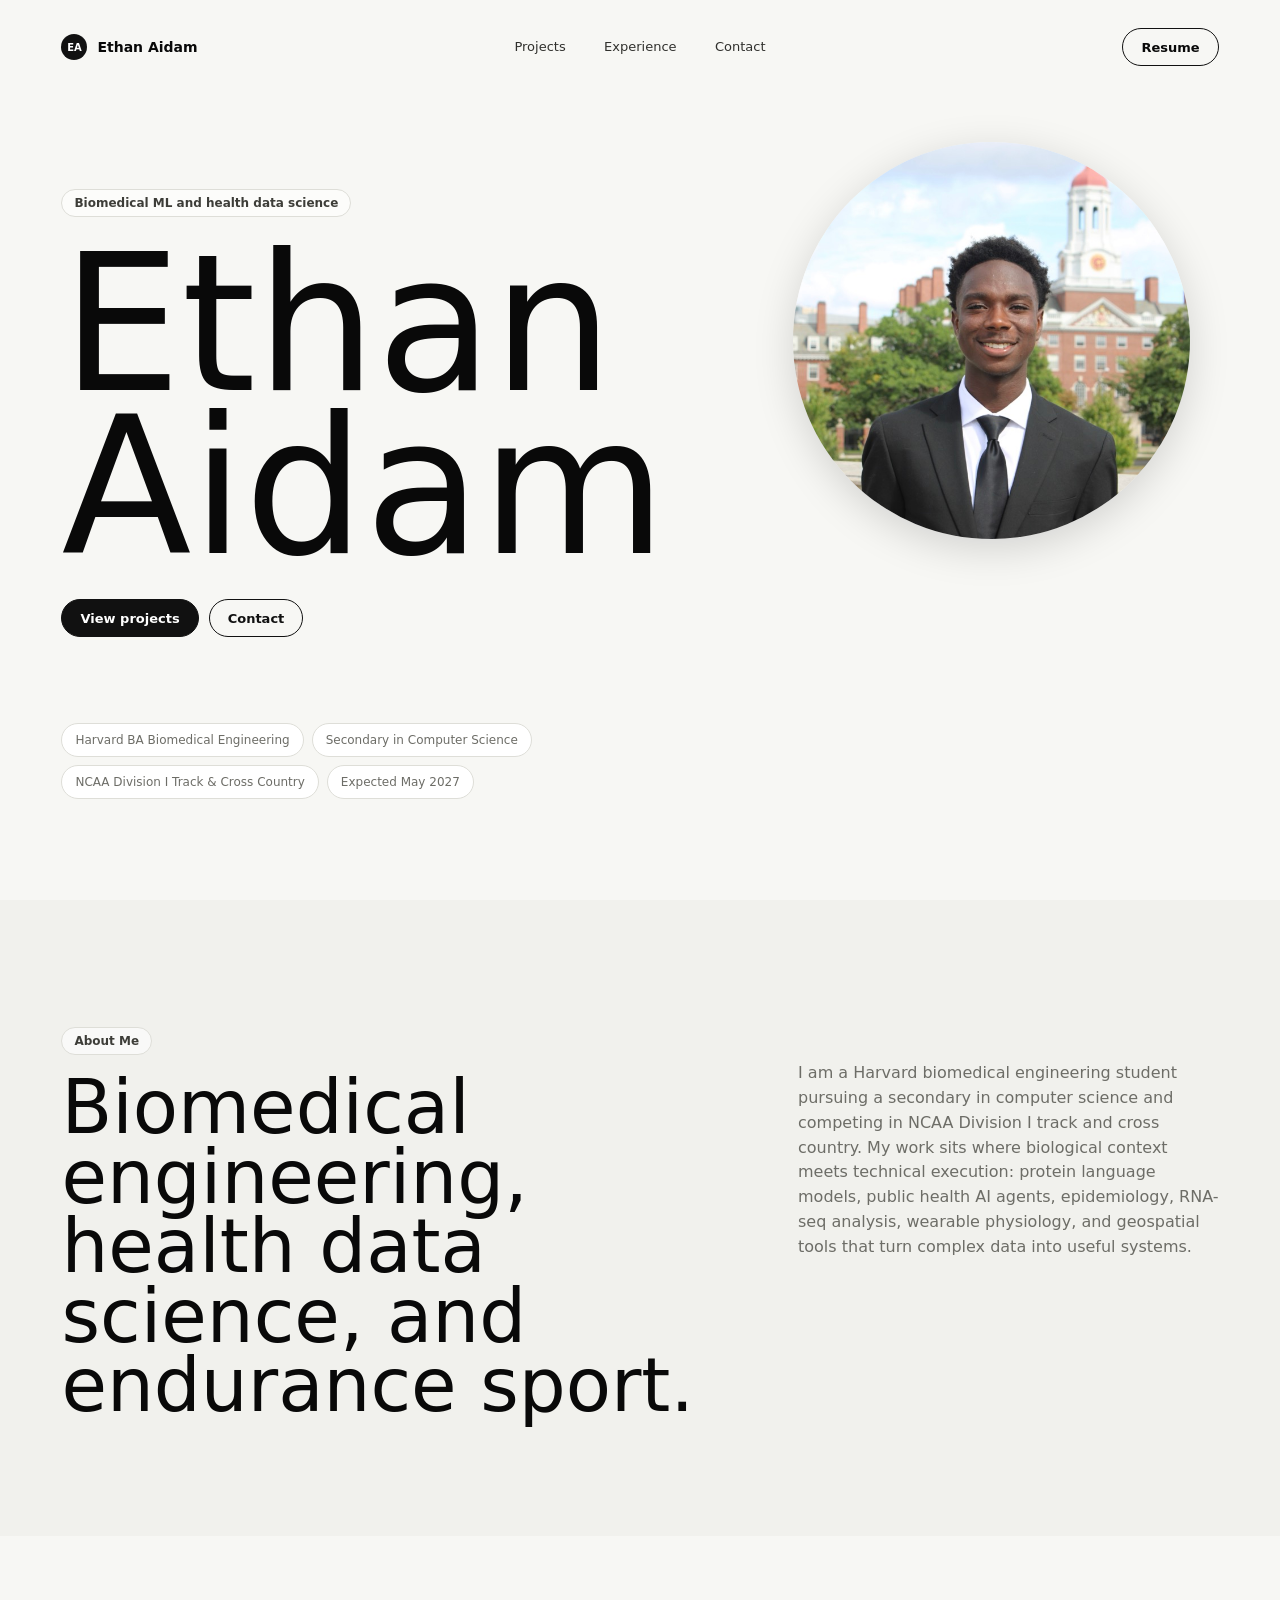
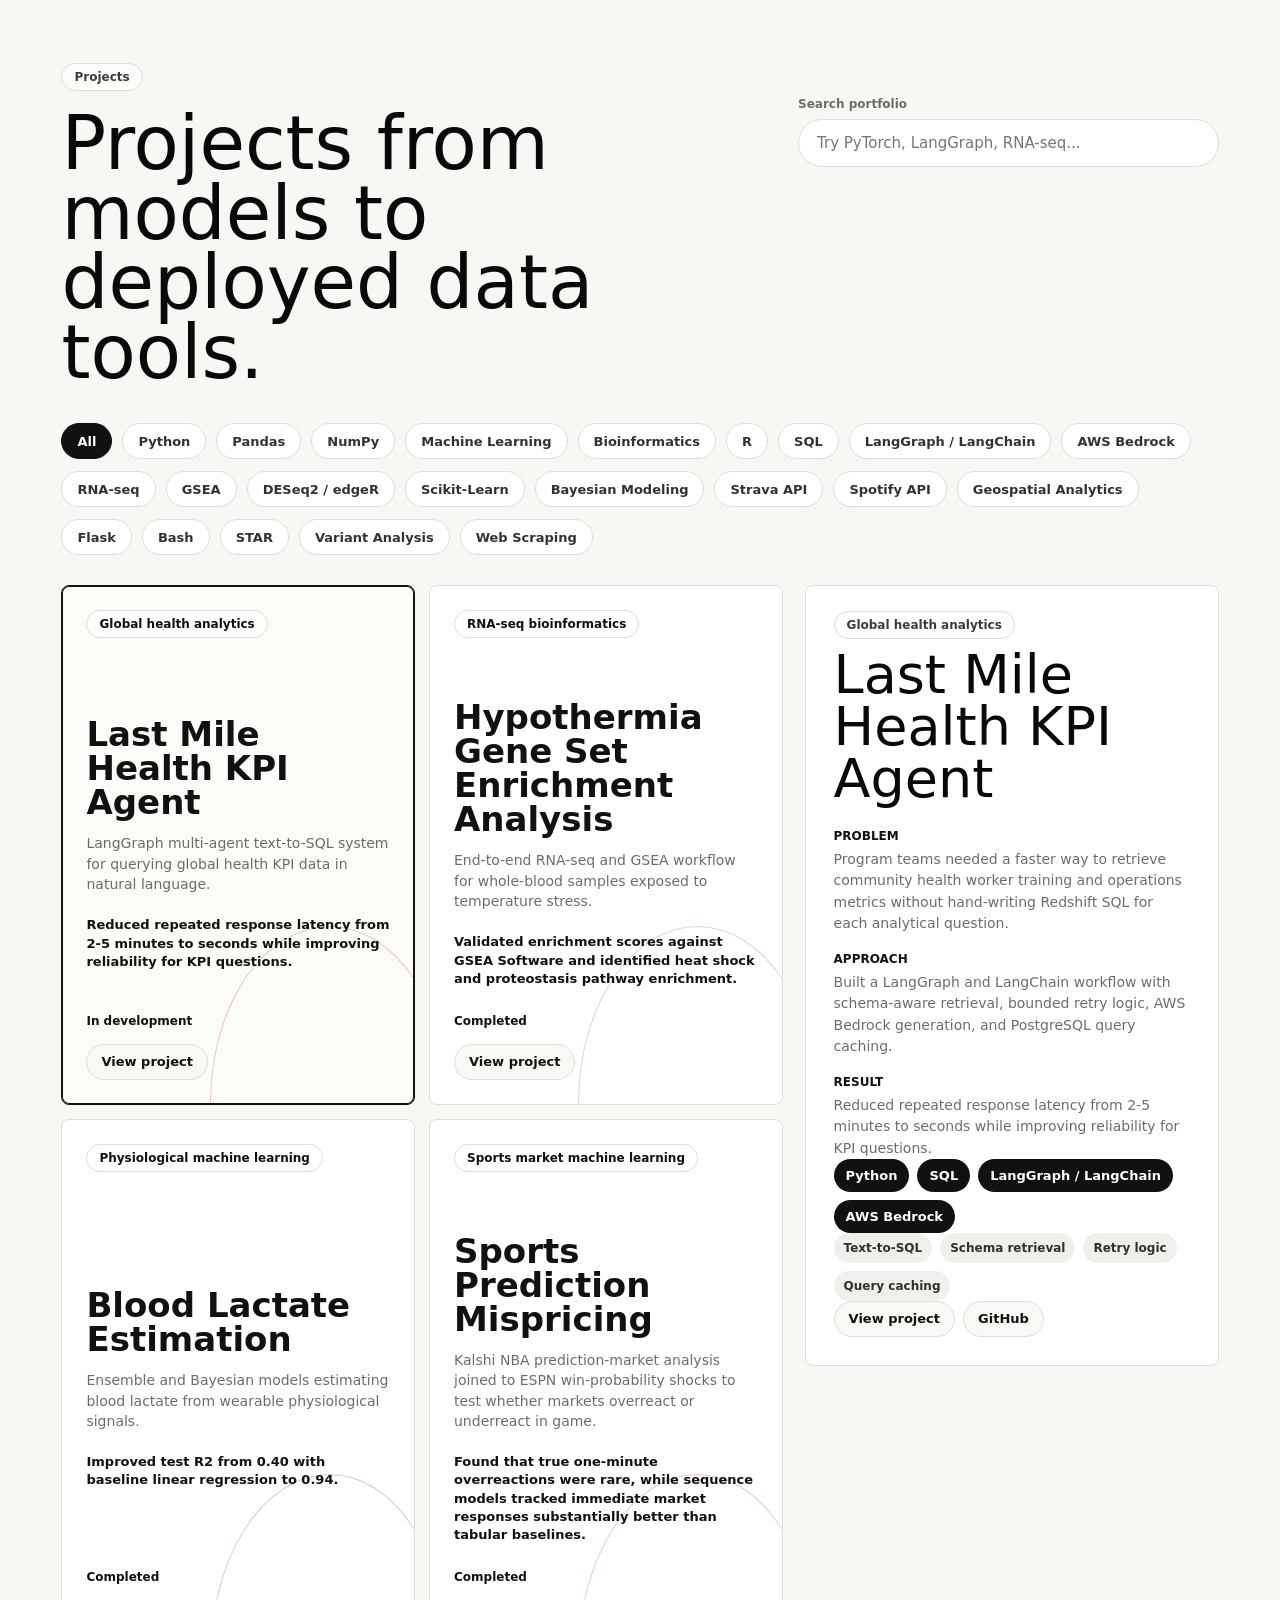
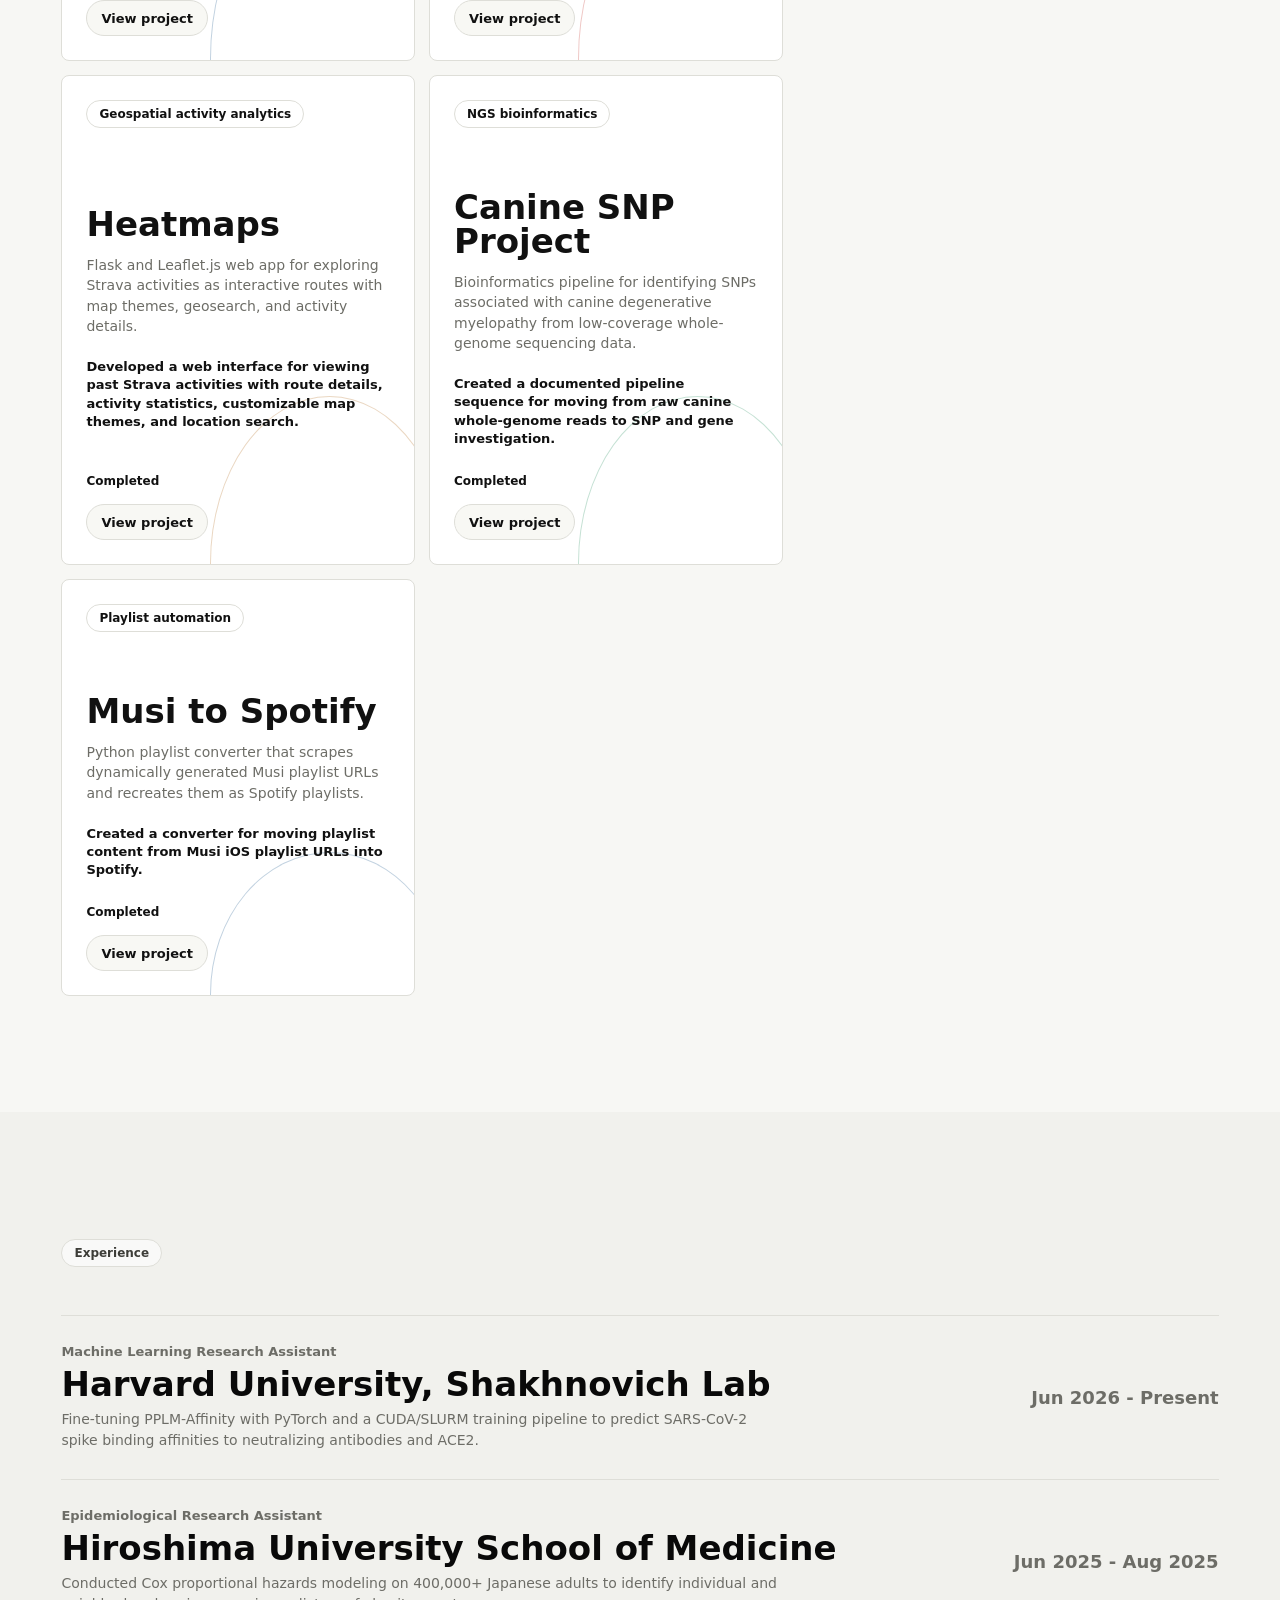
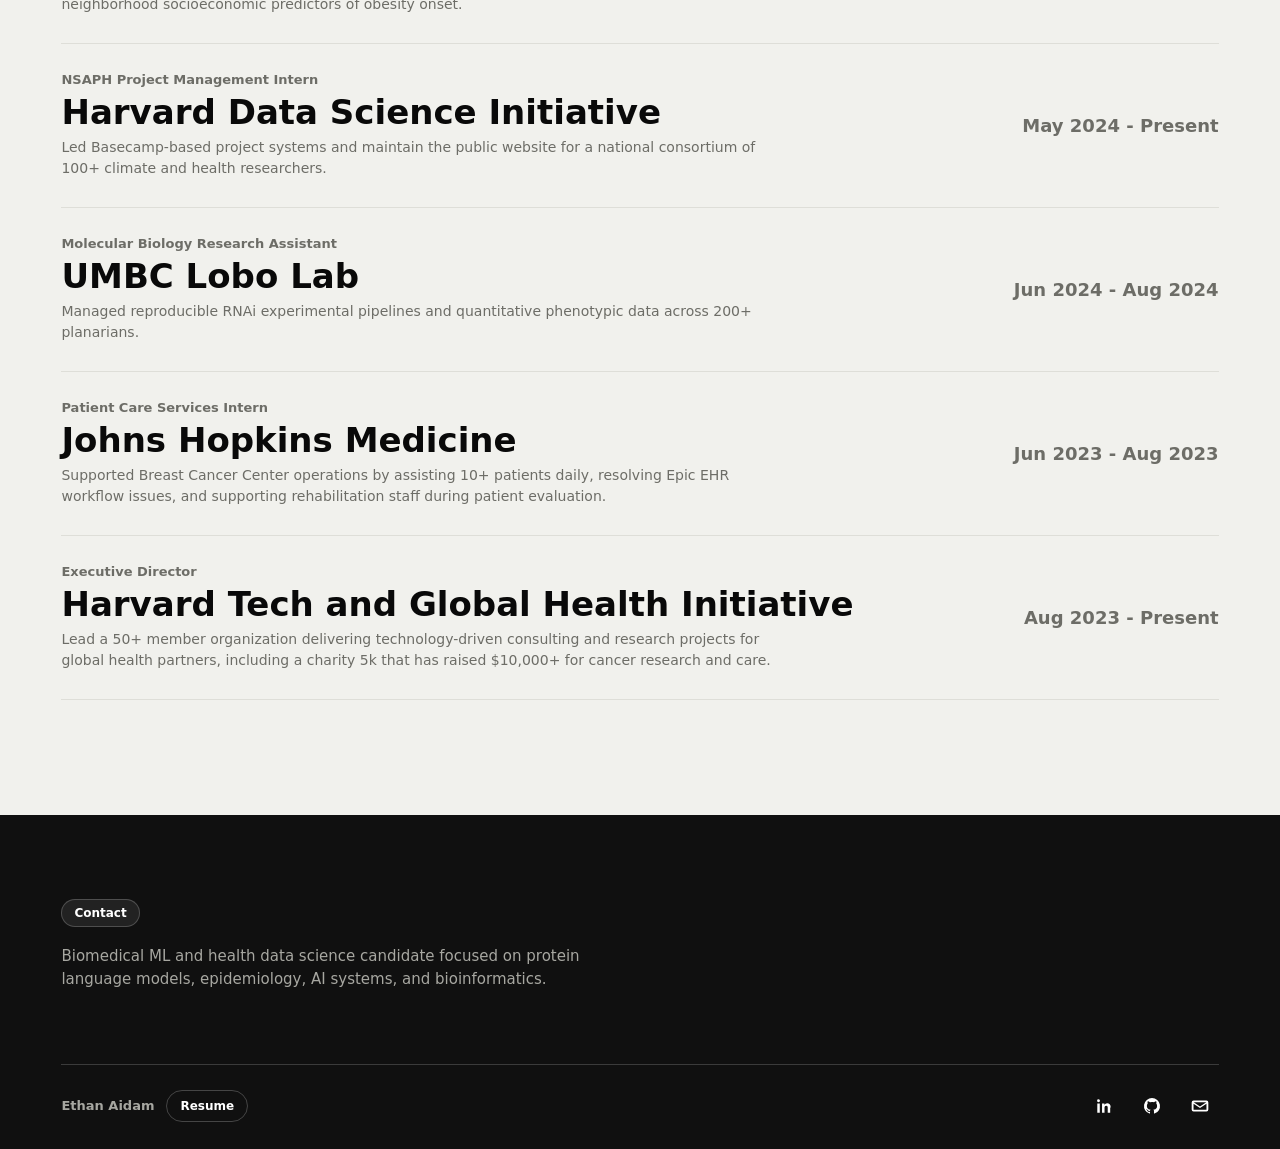
==== commit 9f498fb9: "Polish portfolio project interactions and presentation viewers" ====
--- a/index.html
+++ b/index.html
@@ -5,6 +5,7 @@
   <meta name="viewport" content="width=device-width, initial-scale=1">
   <title>Ethan Aidam | Biomedical ML &amp; Health Data Science</title>
   <meta name="description" content="Biomedical ML and health data science portfolio for Ethan Aidam: protein language models, epidemiology, AI systems, and bioinformatics.">
+  <link rel="icon" type="image/svg+xml" href="/favicon.svg">
   <link rel="stylesheet" href="/assets/styles.css">
 </head>
 <body><div class="site-shell">
@@ -26,8 +27,12 @@
             <a href="mailto:eaidam@college.harvard.edu" class="action-button">Contact</a>
           </div>
         </div>
-        <figure class="hero-visual hero-headshot" aria-label="Portrait of Ethan Aidam">
-          <img src="/home/hero-headshot-sitan.jpg" alt="Ethan Aidam">
+        <figure class="hero-visual hero-headshot hero-antibody-widget" data-antibody-widget data-antibody-state="profile" aria-label="Interactive portrait and antibody particle simulation">
+          <button class="hero-profile-trigger" type="button" data-profile-trigger aria-label="Show antibody particle simulation" aria-expanded="false">
+            <img src="/home/hero-headshot-sitan.jpg" alt="Ethan Aidam">
+          </button>
+          <canvas class="antibody-canvas" data-antibody-canvas role="img" aria-label="Interactive particles assembling into an antibody shape"></canvas>
+          <button class="degrade-antibody-button" type="button" data-degrade-antibody aria-label="Degrade Antibody and restore profile picture">Degrade Antibody</button>
         </figure>
         <div class="hero-note">
           <span>Harvard BA Biomedical Engineering</span>
@@ -49,79 +54,87 @@
             <p class="section-label">Projects</p>
             <h2>Projects from models to deployed data tools.</h2>
           </div>
-          <p class="section-copy">Browse selected work across Python, Pandas, NumPy, Machine Learning, Bioinformatics, R, SQL, LangGraph / LangChain, and more.</p>
-        </div>
-        <div class="filter-row" aria-label="Stack areas">
-          <span>Python</span><span>Pandas</span><span>NumPy</span><span>Machine Learning</span><span>Bioinformatics</span><span>R</span><span>SQL</span><span>LangGraph / LangChain</span><span>AWS Bedrock</span><span>RNA-seq</span><span>GSEA</span><span>DESeq2 / edgeR</span><span>Scikit-Learn</span><span>Bayesian Modeling</span><span>Strava API</span><span>Spotify API</span><span>Geospatial Analytics</span><span>Flask</span><span>Bash</span><span>STAR</span><span>Variant Analysis</span><span>Web Scraping</span>
+          <div class="project-controls">
+            <label class="search-label" for="project-search">Search portfolio</label>
+            <input id="project-search" type="search" placeholder="Try PyTorch, LangGraph, RNA-seq..." autocomplete="off">
+          </div>
+        </div>
+        <div class="filter-row" aria-label="Stack filters">
+          <button class="active" type="button" data-filter="All" aria-pressed="true">All</button><button type="button" data-filter="Python" aria-pressed="false">Python</button><button type="button" data-filter="Pandas" aria-pressed="false">Pandas</button><button type="button" data-filter="NumPy" aria-pressed="false">NumPy</button><button type="button" data-filter="Machine Learning" aria-pressed="false">Machine Learning</button><button type="button" data-filter="Bioinformatics" aria-pressed="false">Bioinformatics</button><button type="button" data-filter="R" aria-pressed="false">R</button><button type="button" data-filter="SQL" aria-pressed="false">SQL</button><button type="button" data-filter="LangGraph / LangChain" aria-pressed="false">LangGraph / LangChain</button><button type="button" data-filter="AWS Bedrock" aria-pressed="false">AWS Bedrock</button><button type="button" data-filter="RNA-seq" aria-pressed="false">RNA-seq</button><button type="button" data-filter="GSEA" aria-pressed="false">GSEA</button><button type="button" data-filter="DESeq2 / edgeR" aria-pressed="false">DESeq2 / edgeR</button><button type="button" data-filter="Scikit-Learn" aria-pressed="false">Scikit-Learn</button><button type="button" data-filter="Bayesian Modeling" aria-pressed="false">Bayesian Modeling</button><button type="button" data-filter="Strava API" aria-pressed="false">Strava API</button><button type="button" data-filter="Spotify API" aria-pressed="false">Spotify API</button><button type="button" data-filter="Geospatial Analytics" aria-pressed="false">Geospatial Analytics</button><button type="button" data-filter="Flask" aria-pressed="false">Flask</button><button type="button" data-filter="Bash" aria-pressed="false">Bash</button><button type="button" data-filter="STAR" aria-pressed="false">STAR</button><button type="button" data-filter="Variant Analysis" aria-pressed="false">Variant Analysis</button><button type="button" data-filter="Web Scraping" aria-pressed="false">Web Scraping</button>
         </div>
         <div class="project-layout">
           <div class="project-grid">
-            <article class="project-card accent-red">
-                  <a class="project-card-button" href="/projects/last-mile-health-ai-assistant/">
+            <article class="project-card accent-red selected" data-project-id="last-mile-health-ai-assistant">
+                  <button class="project-card-button" type="button" data-project-id="last-mile-health-ai-assistant" aria-pressed="true">
                     <span class="project-domain">Global health analytics</span>
                     <strong>Last Mile Health KPI Agent</strong>
                     <p>LangGraph multi-agent text-to-SQL system for querying global health KPI data in natural language.</p>
                     <span class="project-result">Reduced repeated response latency from 2-5 minutes to seconds while improving reliability for KPI questions.</span>
                     <span class="project-status">In development</span>
-                  </a>
+                  </button>
                   <a class="project-case-link" href="/projects/last-mile-health-ai-assistant/">View project</a>
-                </article><article class="project-card accent-green">
-                  <a class="project-card-button" href="/projects/hypothermia-gsea/">
+                </article><article class="project-card accent-green" data-project-id="hypothermia-gsea">
+                  <button class="project-card-button" type="button" data-project-id="hypothermia-gsea" aria-pressed="false">
                     <span class="project-domain">RNA-seq bioinformatics</span>
                     <strong>Hypothermia Gene Set Enrichment Analysis</strong>
                     <p>End-to-end RNA-seq and GSEA workflow for whole-blood samples exposed to temperature stress.</p>
                     <span class="project-result">Validated enrichment scores against GSEA Software and identified heat shock and proteostasis pathway enrichment.</span>
                     <span class="project-status">Completed</span>
-                  </a>
+                  </button>
                   <a class="project-case-link" href="/projects/hypothermia-gsea/">View project</a>
-                </article><article class="project-card accent-blue">
-                  <a class="project-card-button" href="/projects/blood-lactate-prediction/">
+                </article><article class="project-card accent-blue" data-project-id="blood-lactate-prediction">
+                  <button class="project-card-button" type="button" data-project-id="blood-lactate-prediction" aria-pressed="false">
                     <span class="project-domain">Physiological machine learning</span>
                     <strong>Blood Lactate Estimation</strong>
                     <p>Ensemble and Bayesian models estimating blood lactate from wearable physiological signals.</p>
                     <span class="project-result">Improved test R2 from 0.40 with baseline linear regression to 0.94.</span>
                     <span class="project-status">Completed</span>
-                  </a>
+                  </button>
                   <a class="project-case-link" href="/projects/blood-lactate-prediction/">View project</a>
-                </article><article class="project-card accent-red">
-                  <a class="project-card-button" href="/projects/sports-prediction-mispricing/">
+                </article><article class="project-card accent-red" data-project-id="sports-prediction-mispricing">
+                  <button class="project-card-button" type="button" data-project-id="sports-prediction-mispricing" aria-pressed="false">
                     <span class="project-domain">Sports market machine learning</span>
                     <strong>Sports Prediction Mispricing</strong>
                     <p>Kalshi NBA prediction-market analysis joined to ESPN win-probability shocks to test whether markets overreact or underreact in game.</p>
                     <span class="project-result">Found that true one-minute overreactions were rare, while sequence models tracked immediate market responses substantially better than tabular baselines.</span>
                     <span class="project-status">Completed</span>
-                  </a>
+                  </button>
                   <a class="project-case-link" href="/projects/sports-prediction-mispricing/">View project</a>
-                </article><article class="project-card accent-orange">
-                  <a class="project-card-button" href="/projects/heatmaps/">
+                </article><article class="project-card accent-orange" data-project-id="heatmaps">
+                  <button class="project-card-button" type="button" data-project-id="heatmaps" aria-pressed="false">
                     <span class="project-domain">Geospatial activity analytics</span>
                     <strong>Heatmaps</strong>
                     <p>Flask and Leaflet.js web app for exploring Strava activities as interactive routes with map themes, geosearch, and activity details.</p>
                     <span class="project-result">Developed a web interface for viewing past Strava activities with route details, activity statistics, customizable map themes, and location search.</span>
                     <span class="project-status">Completed</span>
-                  </a>
+                  </button>
                   <a class="project-case-link" href="/projects/heatmaps/">View project</a>
-                </article><article class="project-card accent-green">
-                  <a class="project-card-button" href="/projects/canine-snp-proj/">
+                </article><article class="project-card accent-green" data-project-id="canine-snp-proj">
+                  <button class="project-card-button" type="button" data-project-id="canine-snp-proj" aria-pressed="false">
                     <span class="project-domain">NGS bioinformatics</span>
                     <strong>Canine SNP Project</strong>
                     <p>Bioinformatics pipeline for identifying SNPs associated with canine degenerative myelopathy from low-coverage whole-genome sequencing data.</p>
                     <span class="project-result">Created a documented pipeline sequence for moving from raw canine whole-genome reads to SNP and gene investigation.</span>
                     <span class="project-status">Completed</span>
-                  </a>
+                  </button>
                   <a class="project-case-link" href="/projects/canine-snp-proj/">View project</a>
-                </article><article class="project-card accent-blue">
-                  <a class="project-card-button" href="/projects/musi-to-spotify/">
+                </article><article class="project-card accent-blue" data-project-id="musi-to-spotify">
+                  <button class="project-card-button" type="button" data-project-id="musi-to-spotify" aria-pressed="false">
                     <span class="project-domain">Playlist automation</span>
                     <strong>Musi to Spotify</strong>
                     <p>Python playlist converter that scrapes dynamically generated Musi playlist URLs and recreates them as Spotify playlists.</p>
                     <span class="project-result">Created a converter for moving playlist content from Musi iOS playlist URLs into Spotify.</span>
                     <span class="project-status">Completed</span>
-                  </a>
+                  </button>
                   <a class="project-case-link" href="/projects/musi-to-spotify/">View project</a>
                 </article>
-          </div>
-          <aside class="project-detail">
+            <div class="empty-state" hidden>
+              <strong>No matching projects.</strong>
+              <p>Reset the filters or try another method, stack, or domain.</p>
+              <button type="button" data-reset-filters>Reset filters</button>
+            </div>
+          </div>
+          <aside class="project-detail" id="project-detail" tabindex="-1" aria-live="polite">
             <span class="detail-domain">Global health analytics</span>
             <h3>Last Mile Health KPI Agent</h3>
             <dl>
@@ -186,23 +199,33 @@
                   <span>Executive Director</span>
                   <h3><a href="https://techglobalhealth.org/">Harvard Tech and Global Health Initiative</a></h3>
                   <p>Lead a 50+ member organization delivering technology-driven consulting and research projects for global health partners, including a charity 5k that has raised $10,000+ for cancer research and care.</p>
-                  <a class="tghi-event-link" href="https://techglobalhealth.org/"><img class="tghi-event-logo" src="/tghi-logo.png" alt="Harvard Tech and Global Health Initiative logo"><span><b>Check out TGHI events</b><small>Explore upcoming TGHI events for student-led conversations, workshops, and programs at the intersection of technology and global health.</small></span></a>
                 </div>
                 <strong>Aug 2023 - Present</strong>
               </article>
         </div>
       </section>
       <footer class="site-footer" id="contact">
-        <div>
+        <div class="footer-intro">
           <p class="section-label section-label-dark">Contact</p>
-          <h2>Let's connect.</h2>
-        </div>
-        <div class="footer-grid">
-          <div><strong>Ethan Aidam</strong><p>Biomedical ML and health data science candidate focused on protein language models, epidemiology, AI systems, and bioinformatics.</p></div>
-          <a href="mailto:eaidam@college.harvard.edu">eaidam@college.harvard.edu</a>
-          <a href="https://linkedin.com/in/ethan-aidam-b113052b3">LinkedIn</a>
-          <a href="/resume/Ethan_Aidam_Resume.pdf">Download resume</a>
+          <p>Biomedical ML and health data science candidate focused on protein language models, epidemiology, AI systems, and bioinformatics.</p>
+        </div>
+        <div class="footer-strip">
+          <div class="footer-brand">
+            <span>Ethan Aidam</span>
+            <a class="footer-resume-pill" href="/resume/Ethan_Aidam_Resume.pdf" aria-label="Resume">Resume</a>
+          </div>
+          <div class="footer-icons" aria-label="Footer contact links">
+            <a class="contact-icon" href="https://linkedin.com/in/ethan-aidam-b113052b3" aria-label="LinkedIn">
+              <svg viewBox="0 0 24 24" aria-hidden="true"><path d="M6.94 8.98H3.95V20h2.99V8.98ZM5.45 4A1.74 1.74 0 1 0 5.4 7.48 1.74 1.74 0 0 0 5.45 4ZM20.05 13.69c0-3.39-1.81-4.96-4.22-4.96a3.64 3.64 0 0 0-3.28 1.8h-.04V8.98H9.65V20h2.98v-5.45c0-1.44.27-2.83 2.05-2.83s1.78 1.64 1.78 2.92V20h2.98v-6.31h.61Z"/></svg>
+            </a>
+            <a class="contact-icon" href="https://github.com/e-aidam" aria-label="GitHub">
+              <svg viewBox="0 0 24 24" aria-hidden="true"><path d="M12 2.4a9.6 9.6 0 0 0-3.04 18.71c.48.09.66-.21.66-.47v-1.68c-2.68.58-3.25-1.15-3.25-1.15-.44-1.11-1.07-1.41-1.07-1.41-.87-.6.07-.59.07-.59.97.07 1.48 1 1.48 1 .86 1.47 2.25 1.04 2.8.8.09-.62.34-1.04.61-1.28-2.14-.24-4.39-1.07-4.39-4.76 0-1.05.38-1.91.99-2.58-.1-.24-.43-1.22.09-2.55 0 0 .81-.26 2.64.99A9.19 9.19 0 0 1 12 7.1c.82 0 1.63.11 2.4.33 1.83-1.25 2.64-.99 2.64-.99.52 1.33.19 2.31.09 2.55.62.67.99 1.53.99 2.58 0 3.7-2.26 4.51-4.41 4.75.35.3.66.89.66 1.79v2.53c0 .26.17.56.67.47A9.6 9.6 0 0 0 12 2.4Z"/></svg>
+            </a>
+            <a class="contact-icon" href="mailto:eaidam@college.harvard.edu" aria-label="Email Ethan Aidam">
+              <svg viewBox="0 0 24 24" aria-hidden="true"><path d="M4.25 5.5h15.5A2.25 2.25 0 0 1 22 7.75v8.5a2.25 2.25 0 0 1-2.25 2.25H4.25A2.25 2.25 0 0 1 2 16.25v-8.5A2.25 2.25 0 0 1 4.25 5.5Zm.15 2 7.6 5.13 7.6-5.13H4.4Zm15.35 9V9.28l-7.28 4.91a.85.85 0 0 1-.94 0L4.25 9.28v7.22h15.5Z"/></svg>
+            </a>
+          </div>
         </div>
       </footer>
-    </div></body>
+    </div><script src="/assets/hero-antibody.js" defer></script><script src="/assets/project-interactions.js" defer></script></body>
 </html>
--- a/assets/styles.css
+++ b/assets/styles.css
@@ -10,6 +10,7 @@
   --red: #c63b34;
   --blue: #245f8f;
   --green: #2f9367;
+  --gutter: clamp(18px, 4.8vw, 64px);
 }
 
 * {
@@ -27,6 +28,7 @@
   font-family:
     Inter, ui-sans-serif, system-ui, -apple-system, BlinkMacSystemFont, "Segoe UI",
     sans-serif;
+  overflow-x: hidden;
 }
 
 a {
@@ -34,6 +36,13 @@
   text-decoration: none;
 }
 
+a:focus-visible,
+button:focus-visible,
+input:focus-visible {
+  outline: 2px solid currentColor;
+  outline-offset: 3px;
+}
+
 button,
 input {
   font: inherit;
@@ -43,13 +52,15 @@
   cursor: pointer;
 }
 
+[hidden] {
+  display: none !important;
+}
+
 .site-shell {
-  width: min(100%, 1440px);
+  width: 100%;
   margin: 0 auto;
   overflow: hidden;
   background: var(--background);
-  border-left: 1px solid rgba(0, 0, 0, 0.08);
-  border-right: 1px solid rgba(0, 0, 0, 0.08);
 }
 
 .topbar {
@@ -57,7 +68,7 @@
   grid-template-columns: 1fr auto 1fr;
   align-items: center;
   gap: 20px;
-  padding: 28px clamp(20px, 5vw, 60px);
+  padding: 28px var(--gutter);
 }
 
 .brand-mark,
@@ -76,6 +87,7 @@
   gap: 10px;
   font-size: 14px;
   font-weight: 700;
+  transition: color 180ms ease, transform 180ms ease;
 }
 
 .brand-mark span {
@@ -87,6 +99,7 @@
   color: white;
   background: var(--ink);
   font-size: 10px;
+  transition: transform 180ms ease, background 180ms ease;
 }
 
 .nav-links {
@@ -98,10 +111,20 @@
 
 .nav-links a {
   border-bottom: 1px solid transparent;
-}
-
-.nav-links a:hover {
+  transition: border-color 180ms ease, color 180ms ease, transform 180ms ease;
+}
+
+.brand-mark:hover,
+.brand-mark:focus-visible,
+.nav-links a:hover,
+.nav-links a:focus-visible {
   border-color: currentColor;
+  transform: translateY(-1px);
+}
+
+.brand-mark:hover span,
+.brand-mark:focus-visible span {
+  transform: scale(1.06);
 }
 
 .small-pill {
@@ -111,6 +134,14 @@
   padding: 0 18px;
   font-size: 13px;
   font-weight: 650;
+  transition: border-color 180ms ease, background 180ms ease, color 180ms ease, transform 180ms ease;
+}
+
+.small-pill:hover,
+.small-pill:focus-visible {
+  color: white;
+  background: var(--ink);
+  transform: translateY(-1px);
 }
 
 .hero-section {
@@ -123,7 +154,7 @@
     "note visual";
   gap: clamp(18px, 4vw, 58px);
   align-items: start;
-  padding: clamp(22px, 4vw, 48px) clamp(20px, 5vw, 60px) 28px;
+  padding: clamp(22px, 4vw, 48px) var(--gutter) 32px;
   animation: fadeInUp 0.8s ease;
 }
 
@@ -183,11 +214,26 @@
   background: transparent;
   font-size: 13px;
   font-weight: 700;
+  transition: border-color 180ms ease, background 180ms ease, color 180ms ease, transform 180ms ease;
 }
 
 .action-button-dark {
   color: white;
   background: var(--ink);
+}
+
+.action-button:hover,
+.action-button:focus-visible {
+  border-color: var(--ink);
+  color: white;
+  background: var(--ink);
+  transform: translateY(-2px);
+}
+
+.action-button-dark:hover,
+.action-button-dark:focus-visible {
+  color: var(--ink);
+  background: transparent;
 }
 
 .hero-visual {
@@ -621,7 +667,7 @@
 .about-section,
 .projects-section,
 .experience-section {
-  padding: clamp(58px, 9vw, 120px) clamp(20px, 5vw, 60px);
+  padding: clamp(58px, 9vw, 120px) var(--gutter);
 }
 
 .about-section {
@@ -707,33 +753,45 @@
   background: white;
   color: var(--ink);
   font-size: 15px;
+  transition: border-color 180ms ease, box-shadow 180ms ease, transform 180ms ease;
 }
 
 .project-controls input:focus {
   border-color: var(--ink);
+  box-shadow: 0 0 0 4px rgba(17, 17, 17, 0.06);
 }
 
 .filter-row {
   display: flex;
-  gap: 10px;
-  margin: 34px 0 28px;
-  overflow-x: auto;
-  padding-bottom: 4px;
+  flex-wrap: wrap;
+  column-gap: 10px;
+  row-gap: 12px;
+  margin: 36px 0 30px;
+  max-width: 100%;
 }
 
 .filter-row button {
   flex: 0 0 auto;
+  min-height: 36px;
   border: 1px solid var(--line);
   border-radius: 999px;
-  padding: 0 16px;
+  padding: 0 15px;
   color: #33332e;
   background: white;
   font-size: 13px;
   font-weight: 750;
   white-space: nowrap;
-}
-
-.filter-row button.active {
+  transition: border-color 180ms ease, background 180ms ease, color 180ms ease, transform 180ms ease;
+}
+
+.filter-row button:hover,
+.filter-row button:focus-visible {
+  border-color: rgba(17, 17, 17, 0.5);
+  transform: translateY(-1px);
+}
+
+.filter-row button.active,
+.filter-row button[aria-pressed="true"] {
   border-color: var(--ink);
   color: white;
   background: var(--ink);
@@ -769,6 +827,7 @@
   padding: 24px;
   text-align: left;
   overflow: hidden;
+  transition: border-color 200ms ease, box-shadow 200ms ease, transform 200ms ease, background 200ms ease;
 }
 
 .project-card::before {
@@ -786,8 +845,13 @@
   border-color: var(--ink);
 }
 
+.project-card:hover {
+  transform: translateY(-3px);
+}
+
 .project-card.selected {
   box-shadow: inset 0 0 0 1px var(--ink);
+  background: #fbfbf8;
 }
 
 .accent-red {
@@ -853,6 +917,11 @@
   position: sticky;
   top: 18px;
   padding: 28px;
+  outline: 0;
+}
+
+.project-detail:focus-visible {
+  box-shadow: 0 0 0 3px rgba(17, 17, 17, 0.12);
 }
 
 .project-detail h3 {
@@ -934,6 +1003,14 @@
   color: white;
   background: var(--ink);
   font-weight: 750;
+  transition: border-color 180ms ease, background 180ms ease, color 180ms ease, transform 180ms ease;
+}
+
+.empty-state button:hover,
+.empty-state button:focus-visible {
+  color: var(--ink);
+  background: white;
+  transform: translateY(-1px);
 }
 
 .experience-section {
@@ -979,8 +1056,9 @@
 .timeline-row strong {
   justify-self: end;
   color: var(--muted);
-  font-size: 13px;
-  font-weight: 750;
+  font-size: clamp(15px, 1.45vw, 18px);
+  font-weight: 760;
+  line-height: 1.18;
   white-space: nowrap;
 }
 
@@ -994,59 +1072,8 @@
   border-bottom-color: currentColor;
 }
 
-.timeline-row.tghi-row {
-  align-items: start;
-}
-
 .experience-heading {
   max-width: 860px;
-}
-
-.tghi-event-link {
-  display: grid;
-  grid-template-columns: 64px minmax(0, 1fr);
-  gap: 14px;
-  align-items: center;
-  max-width: 640px;
-  margin-top: 16px;
-  padding: 14px;
-  border: 1px solid var(--line);
-  border-radius: 8px;
-  color: inherit;
-  background: rgba(255, 255, 255, 0.62);
-  text-decoration: none;
-  transition: border-color 220ms ease, transform 220ms ease, background 220ms ease;
-}
-
-.tghi-event-link:hover {
-  border-color: rgba(27, 27, 24, 0.28);
-  background: rgba(255, 255, 255, 0.82);
-  transform: translateY(-2px);
-}
-
-.tghi-event-logo {
-  width: 64px;
-  height: 64px;
-  object-fit: contain;
-  border: 1px solid var(--line);
-  border-radius: 6px;
-  padding: 6px;
-  background: white;
-}
-
-.tghi-event-link b {
-  display: block;
-  color: var(--ink);
-  font-size: 14px;
-  font-weight: 750;
-}
-
-.tghi-event-link small {
-  display: block;
-  margin-top: 4px;
-  color: var(--muted);
-  font-size: 13px;
-  line-height: 1.35;
 }
 
 .heatmap-layer-buttons {
@@ -1144,7 +1171,7 @@
 }
 
 .site-footer {
-  padding: clamp(52px, 8vw, 98px) clamp(20px, 5vw, 60px) 34px;
+  padding: clamp(44px, 7vw, 72px) var(--gutter) 24px;
   color: white;
   background: var(--dark);
 }
@@ -1155,43 +1182,92 @@
   background: rgba(255, 255, 255, 0.08);
 }
 
-.site-footer h2 {
-  max-width: 560px;
+.footer-intro {
+  max-width: 640px;
+}
+
+.footer-intro > p:not(.section-label) {
+  max-width: 520px;
+  margin: 18px 0 0;
+  color: var(--dark-muted);
+  font-size: 15px;
+  line-height: 1.55;
+}
+
+.footer-icons {
+  display: flex;
+  flex-wrap: wrap;
+  gap: 10px;
+}
+
+.contact-icon {
+  width: 38px;
+  height: 38px;
+  display: inline-grid;
+  place-items: center;
   color: white;
-}
-
-.footer-grid {
-  display: grid;
-  grid-template-columns: minmax(0, 1.2fr) repeat(3, minmax(120px, 0.45fr));
-  gap: 28px;
-  align-items: end;
-  margin-top: clamp(60px, 9vw, 120px);
-  padding-top: 32px;
+  border-radius: 50%;
+  transition: transform 180ms ease, color 180ms ease, background 180ms ease, border-color 180ms ease;
+}
+
+.contact-icon svg {
+  width: 20px;
+  height: 20px;
+  display: block;
+  fill: currentColor;
+}
+
+.contact-icon:hover,
+.contact-icon:focus-visible {
+  color: var(--ink);
+  background: white;
+  transform: translateY(-2px) scale(1.03);
+}
+
+.footer-strip {
+  display: flex;
+  flex-wrap: wrap;
+  gap: 18px;
+  align-items: center;
+  justify-content: space-between;
+  margin-top: clamp(36px, 7vw, 72px);
+  padding-top: 22px;
   border-top: 1px solid rgba(255, 255, 255, 0.18);
 }
 
-.footer-grid strong {
-  display: block;
-  font-size: 22px;
-}
-
-.footer-grid p {
-  max-width: 420px;
-  margin: 12px 0 0;
+.footer-brand {
+  display: flex;
+  flex-wrap: wrap;
+  gap: 12px;
+  align-items: center;
+}
+
+.footer-brand span {
   color: var(--dark-muted);
   font-size: 13px;
-  line-height: 1.5;
-}
-
-.footer-grid a {
+  font-weight: 750;
+}
+
+.footer-resume-pill {
+  min-height: 32px;
+  display: inline-flex;
+  align-items: center;
+  justify-content: center;
+  border: 1px solid rgba(255, 255, 255, 0.22);
+  border-radius: 999px;
+  padding: 0 13px;
   color: white;
-  font-size: 14px;
-  font-weight: 750;
-  overflow-wrap: anywhere;
-}
-
-.footer-grid a:hover {
-  text-decoration: underline;
+  font-size: 12px;
+  font-weight: 800;
+  transition: border-color 180ms ease, background 180ms ease, color 180ms ease, transform 180ms ease;
+}
+
+.footer-resume-pill:hover,
+.footer-resume-pill:focus-visible {
+  border-color: white;
+  color: var(--ink);
+  background: white;
+  transform: translateY(-1px);
 }
 
 
@@ -1214,8 +1290,7 @@
   .topbar,
   .hero-section,
   .section-grid,
-  .project-layout,
-  .footer-grid {
+  .project-layout {
     grid-template-columns: 1fr;
   }
 
@@ -1278,7 +1353,7 @@
   }
 
   .topbar {
-    padding-top: 18px;
+    padding: 18px var(--gutter) 20px;
   }
 
   .nav-links {
@@ -1322,13 +1397,9 @@
     white-space: normal;
   }
 
-  .tghi-event-link {
-    grid-template-columns: 52px minmax(0, 1fr);
-  }
-
-  .tghi-event-logo {
-    width: 52px;
-    height: 52px;
+  .footer-strip {
+    align-items: flex-start;
+    flex-direction: column;
   }
 }
 
@@ -1391,6 +1462,7 @@
   font-size: 13px;
   font-weight: 800;
   text-decoration: none;
+  transition: border-color 180ms ease, background 180ms ease, color 180ms ease, transform 180ms ease;
 }
 
 .project-case-link {
@@ -1403,6 +1475,7 @@
   border-color: var(--ink);
   background: var(--ink);
   color: white;
+  transform: translateY(-1px);
 }
 
 .detail-actions {
@@ -1421,9 +1494,11 @@
 .case-hero {
   display: grid;
   gap: 22px;
-  padding: clamp(24px, 5vw, 56px) clamp(20px, 6vw, 72px) clamp(44px, 7vw, 82px);
+  padding: clamp(28px, 5vw, 58px) var(--gutter) clamp(46px, 7vw, 84px);
   border-bottom: 1px solid var(--line);
-  background: white;
+  background:
+    linear-gradient(135deg, rgba(255, 255, 255, 0.96), rgba(241, 241, 237, 0.82)),
+    white;
 }
 
 .case-hero nav {
@@ -1438,10 +1513,13 @@
   font-size: 13px;
   font-weight: 800;
   text-decoration: none;
-}
-
-.case-hero nav a:hover {
+  transition: color 180ms ease, transform 180ms ease;
+}
+
+.case-hero nav a:hover,
+.case-hero nav a:focus-visible {
   color: var(--ink);
+  transform: translateY(-1px);
 }
 
 .case-hero h1 {
@@ -1531,7 +1609,7 @@
 }
 
 .case-section {
-  padding: clamp(36px, 6vw, 72px) clamp(20px, 6vw, 72px);
+  padding: clamp(42px, 6.5vw, 78px) var(--gutter);
   border-bottom: 1px solid var(--line);
 }
 
@@ -1557,9 +1635,22 @@
   align-items: start;
 }
 
+.case-two-col > *,
+.case-section-head,
+.chart-frame,
+.small-table-wrap {
+  min-width: 0;
+}
+
 .thought-row {
   border-top: 1px solid var(--line);
   padding: 18px 0;
+  transition: border-color 180ms ease, transform 180ms ease;
+}
+
+.thought-row:hover {
+  border-color: rgba(17, 17, 17, 0.28);
+  transform: translateY(-1px);
 }
 
 .thought-row strong {
@@ -1581,12 +1672,18 @@
   border-radius: 8px;
   overflow: hidden;
   background: white;
+  box-shadow: 0 18px 48px rgba(34, 34, 30, 0.06);
 }
 
 .workflow-strip article {
   min-height: 190px;
   border-right: 1px solid var(--line);
   padding: 22px;
+  transition: background 180ms ease;
+}
+
+.workflow-strip article:hover {
+  background: #fbfbf8;
 }
 
 .workflow-strip article:last-child {
@@ -1691,6 +1788,7 @@
 }
 
 .small-table-wrap {
+  max-width: 100%;
   overflow-x: auto;
   border: 1px solid var(--line);
   border-radius: 8px;
@@ -2082,12 +2180,15 @@
   border-radius: 8px;
   background: white;
   overflow: hidden;
+  box-shadow: 0 20px 60px rgba(34, 34, 30, 0.08);
 }
 
 .presentation-toolbar {
   display: flex;
+  flex-wrap: wrap;
   align-items: center;
   justify-content: space-between;
+  gap: 12px;
   border-bottom: 1px solid var(--line);
   padding: 18px 20px;
 }
@@ -2113,6 +2214,7 @@
   font-size: 13px;
   font-weight: 850;
   text-decoration: none;
+  transition: border-color 180ms ease, background 180ms ease, color 180ms ease, transform 180ms ease;
 }
 
 .asset-download-link:hover,
@@ -2121,28 +2223,35 @@
   color: white;
   background: var(--ink);
   outline: none;
-}
-
-.presentation-stage button {
+  transform: translateY(-1px);
+}
+
+.presentation-stage button,
+.presentation-nav-button {
   display: inline-flex;
   align-items: center;
   justify-content: center;
-  min-height: 38px;
+  min-height: 42px;
   border: 1px solid var(--line);
   border-radius: 999px;
-  padding: 0 14px;
+  padding: 0 16px;
   color: var(--ink);
-  background: #f8f8f4;
+  background: white;
   font-size: 13px;
   font-weight: 850;
+  white-space: nowrap;
+  transition: border-color 180ms ease, background 180ms ease, color 180ms ease, transform 180ms ease, opacity 180ms ease;
 }
 
 .presentation-stage button:hover:not(:disabled),
-.presentation-stage button:focus-visible {
+.presentation-stage button:focus-visible,
+.presentation-nav-button:hover:not(:disabled),
+.presentation-nav-button:focus-visible {
   border-color: var(--ink);
   color: white;
   background: var(--ink);
   outline: none;
+  transform: translateY(-1px);
 }
 
 .presentation-stage {
@@ -2154,9 +2263,24 @@
   background: #f8f8f4;
 }
 
-.presentation-stage button:disabled {
+.interactive-presentation-stage {
+  grid-template-columns: repeat(2, minmax(150px, max-content));
+  grid-template-areas:
+    "slide slide"
+    "previous next";
+  justify-content: center;
+}
+
+.presentation-stage:focus-visible {
+  outline: 2px solid var(--ink);
+  outline-offset: -6px;
+}
+
+.presentation-stage button:disabled,
+.presentation-nav-button:disabled {
   cursor: not-allowed;
-  opacity: 0.4;
+  opacity: 0.42;
+  transform: none;
 }
 
 .presentation-stage figure {
@@ -2183,7 +2307,8 @@
   object-fit: contain;
 }
 
-.report-viewer .presentation-scrubber button {
+.report-viewer .presentation-scrubber button,
+.report-viewer .presentation-scrubber a {
   flex-basis: 72px;
 }
 
@@ -2197,14 +2322,16 @@
 
 .presentation-scrubber {
   display: flex;
-  gap: 8px;
+  gap: 10px;
   overflow-x: auto;
   border-top: 1px solid var(--line);
-  padding: 12px;
+  padding: 14px;
   background: white;
-}
-
-.presentation-scrubber button {
+  scroll-padding: 14px;
+}
+
+.presentation-scrubber button,
+.presentation-scrubber a {
   position: relative;
   flex: 0 0 94px;
   border: 1px solid var(--line);
@@ -2212,13 +2339,32 @@
   padding: 4px;
   background: #f8f8f4;
   cursor: pointer;
+  transition: border-color 180ms ease, background 180ms ease, box-shadow 180ms ease, transform 180ms ease;
 }
 
 .presentation-scrubber button.active,
+.presentation-scrubber a.active,
+.presentation-scrubber a[aria-current="true"],
 .presentation-scrubber button:hover,
-.presentation-scrubber button:focus-visible {
+.presentation-scrubber a:hover,
+.presentation-scrubber button:focus-visible,
+.presentation-scrubber a:focus-visible {
   border-color: var(--ink);
+  background: white;
   outline: none;
+}
+
+.presentation-scrubber button.active,
+.presentation-scrubber a.active,
+.presentation-scrubber a[aria-current="true"] {
+  box-shadow: 0 0 0 2px var(--ink);
+}
+
+.presentation-scrubber button:hover,
+.presentation-scrubber a:hover,
+.presentation-scrubber button:focus-visible,
+.presentation-scrubber a:focus-visible {
+  transform: translateY(-2px);
 }
 
 .presentation-scrubber img {
@@ -2248,8 +2394,7 @@
   .term-grid,
   .lmd-context-grid,
   .lmd-figure-grid,
-  .presentation-toolbar,
-  .presentation-stage {
+  .presentation-toolbar {
     grid-template-columns: 1fr;
   }
 
@@ -2291,25 +2436,11 @@
 }
 
 
-.filter-row span {
-  min-height: 34px;
-  display: inline-flex;
-  align-items: center;
-  border: 1px solid var(--line);
-  border-radius: 999px;
-  padding: 0 12px;
-  color: var(--muted);
-  background: #f8f8f4;
-  font-size: 12px;
-  font-weight: 800;
-}
-
 .project-card-button {
   text-decoration: none;
 }
 
 .hero-headshot img,
-.tghi-event-logo,
 .lmd-figure-grid img,
 .project-figure-grid img,
 .presentation-stage img,
@@ -2356,7 +2487,159 @@
   text-align: center;
 }
 
+.presentation-prev {
+  grid-area: previous;
+  justify-self: end;
+}
+
+.interactive-presentation-stage figure {
+  grid-area: slide;
+  width: 100%;
+}
+
+.presentation-next {
+  grid-area: next;
+  justify-self: start;
+}
+
+@media (max-width: 760px) {
+  .interactive-presentation-stage {
+    grid-template-columns: repeat(2, minmax(0, 1fr));
+  }
+
+  .presentation-nav-button {
+    width: 100%;
+  }
+
+  .presentation-scrubber a,
+  .presentation-scrubber button {
+    flex-basis: 78px;
+  }
+
+  .report-viewer .presentation-scrubber a,
+  .report-viewer .presentation-scrubber button {
+    flex-basis: 64px;
+  }
+}
+
 .project-figure-grid img {
   width: 100%;
   height: auto;
 }
+
+
+/* Interactive antibody hero */
+.hero-antibody-widget {
+  position: relative;
+  aspect-ratio: 1 / 1;
+  isolation: isolate;
+}
+
+.hero-profile-trigger {
+  position: absolute;
+  inset: 0;
+  z-index: 2;
+  display: block;
+  width: 100%;
+  height: 100%;
+  border: 0;
+  border-radius: 50%;
+  padding: 0;
+  color: inherit;
+  background: transparent;
+  cursor: pointer;
+  opacity: 1;
+  transition: opacity 0.56s ease;
+}
+
+.hero-profile-trigger:focus-visible {
+  outline: 3px solid rgba(18, 53, 36, 0.42);
+  outline-offset: 8px;
+}
+
+.hero-profile-trigger img {
+  height: 100%;
+}
+
+.antibody-canvas {
+  position: absolute;
+  inset: 0;
+  z-index: 1;
+  display: block;
+  width: 100%;
+  height: 100%;
+  border-radius: 50%;
+  opacity: 0;
+  background:
+    linear-gradient(64deg, transparent 0 47%, rgba(159, 231, 217, 0.08) 47.2% 47.55%, transparent 47.8%),
+    linear-gradient(116deg, transparent 0 52%, rgba(159, 231, 217, 0.06) 52.2% 52.55%, transparent 52.8%),
+    radial-gradient(circle at 50% 43%, rgba(43, 90, 82, 0.52) 0 8%, rgba(13, 23, 30, 0.86) 42%, rgba(4, 8, 12, 0.96) 100%),
+    #05090d;
+  background-size: 74px 100%, 96px 100%, 100% 100%, auto;
+  box-shadow: 0 20px 70px rgba(0, 0, 0, 0.25);
+  pointer-events: none;
+  transition: opacity 0.68s ease;
+}
+
+.degrade-antibody-button {
+  position: absolute;
+  left: 50%;
+  bottom: clamp(16px, 5vw, 28px);
+  z-index: 4;
+  min-height: 38px;
+  max-width: calc(100% - 34px);
+  transform: translate(-50%, 10px);
+  border: 1px solid rgba(177, 247, 230, 0.36);
+  border-radius: 999px;
+  padding: 0 16px;
+  color: #eafff9;
+  background: rgba(4, 11, 15, 0.62);
+  box-shadow: 0 12px 34px rgba(0, 0, 0, 0.28);
+  backdrop-filter: blur(14px);
+  font-size: 12px;
+  font-weight: 800;
+  letter-spacing: 0;
+  white-space: nowrap;
+  cursor: pointer;
+  opacity: 0;
+  pointer-events: none;
+  transition: opacity 0.42s ease, transform 0.42s ease, border-color 0.24s ease;
+}
+
+.degrade-antibody-button:hover,
+.degrade-antibody-button:focus-visible {
+  border-color: rgba(211, 255, 245, 0.82);
+  outline: none;
+}
+
+.hero-antibody-widget[data-antibody-state="forming"] .hero-profile-trigger,
+.hero-antibody-widget[data-antibody-state="formed"] .hero-profile-trigger,
+.hero-antibody-widget[data-antibody-state="degrading"] .hero-profile-trigger {
+  opacity: 0;
+  pointer-events: none;
+}
+
+.hero-antibody-widget[data-antibody-state="forming"] .antibody-canvas,
+.hero-antibody-widget[data-antibody-state="formed"] .antibody-canvas,
+.hero-antibody-widget[data-antibody-state="degrading"] .antibody-canvas {
+  opacity: 1;
+}
+
+.hero-antibody-widget[data-antibody-state="formed"] .degrade-antibody-button {
+  opacity: 1;
+  transform: translate(-50%, 0);
+  pointer-events: auto;
+}
+
+.hero-antibody-widget[data-antibody-state="degrading"] .degrade-antibody-button {
+  opacity: 0;
+  transform: translate(-50%, 8px);
+}
+
+@media (prefers-reduced-motion: reduce) {
+  .hero-profile-trigger,
+  .antibody-canvas,
+  .degrade-antibody-button {
+    transition-duration: 0.001ms;
+  }
+}
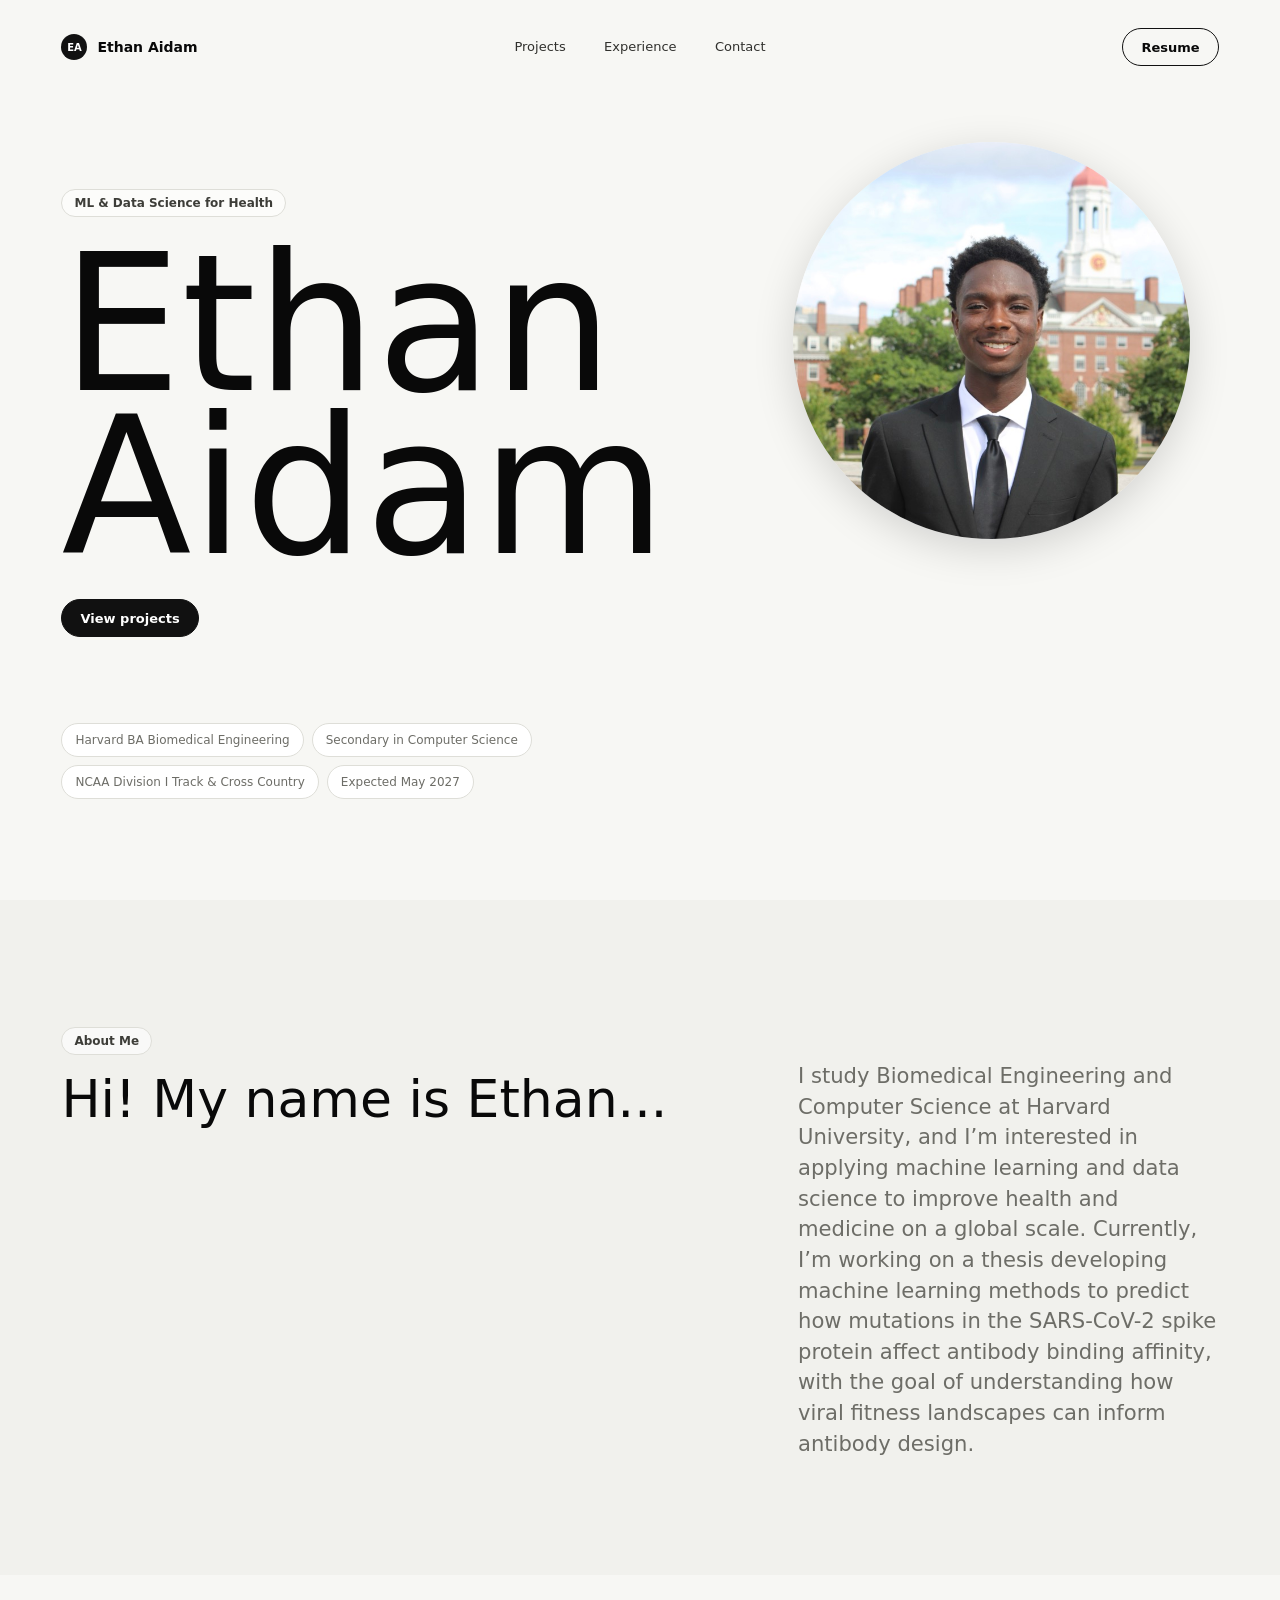
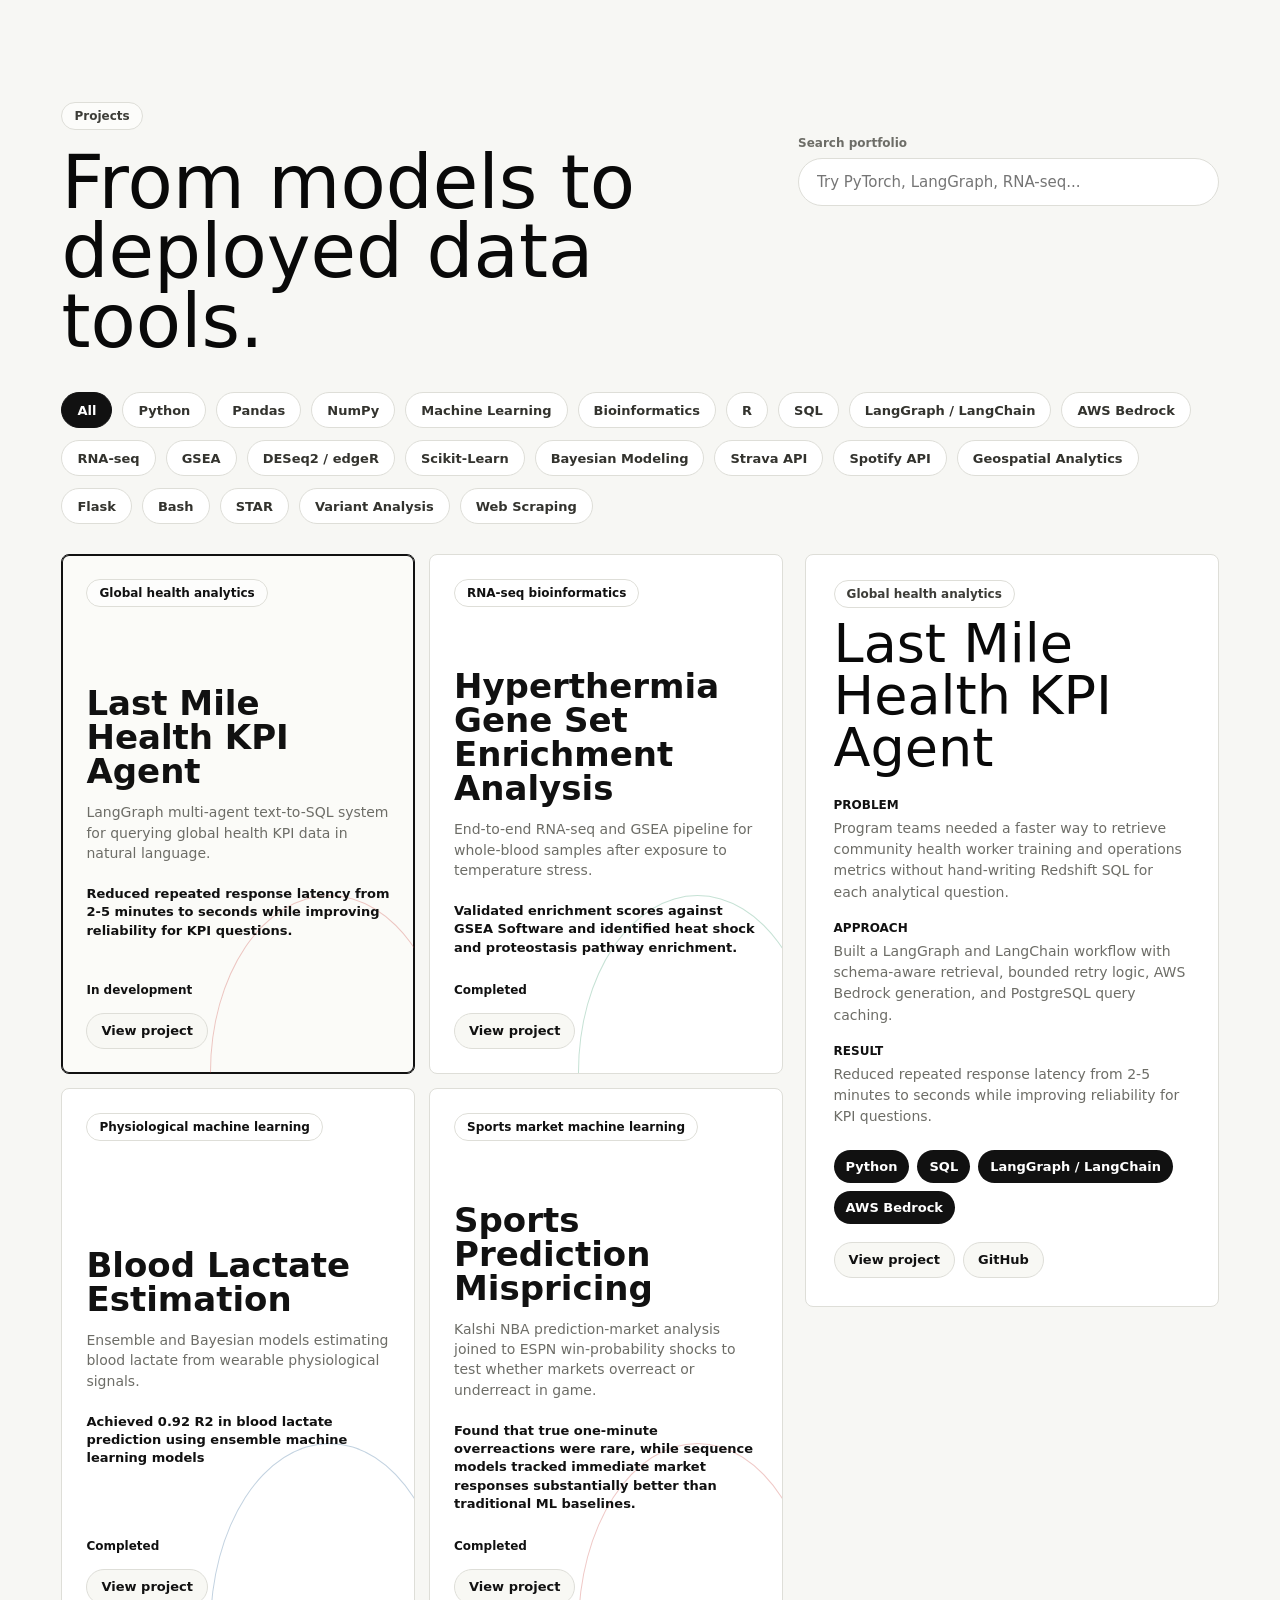
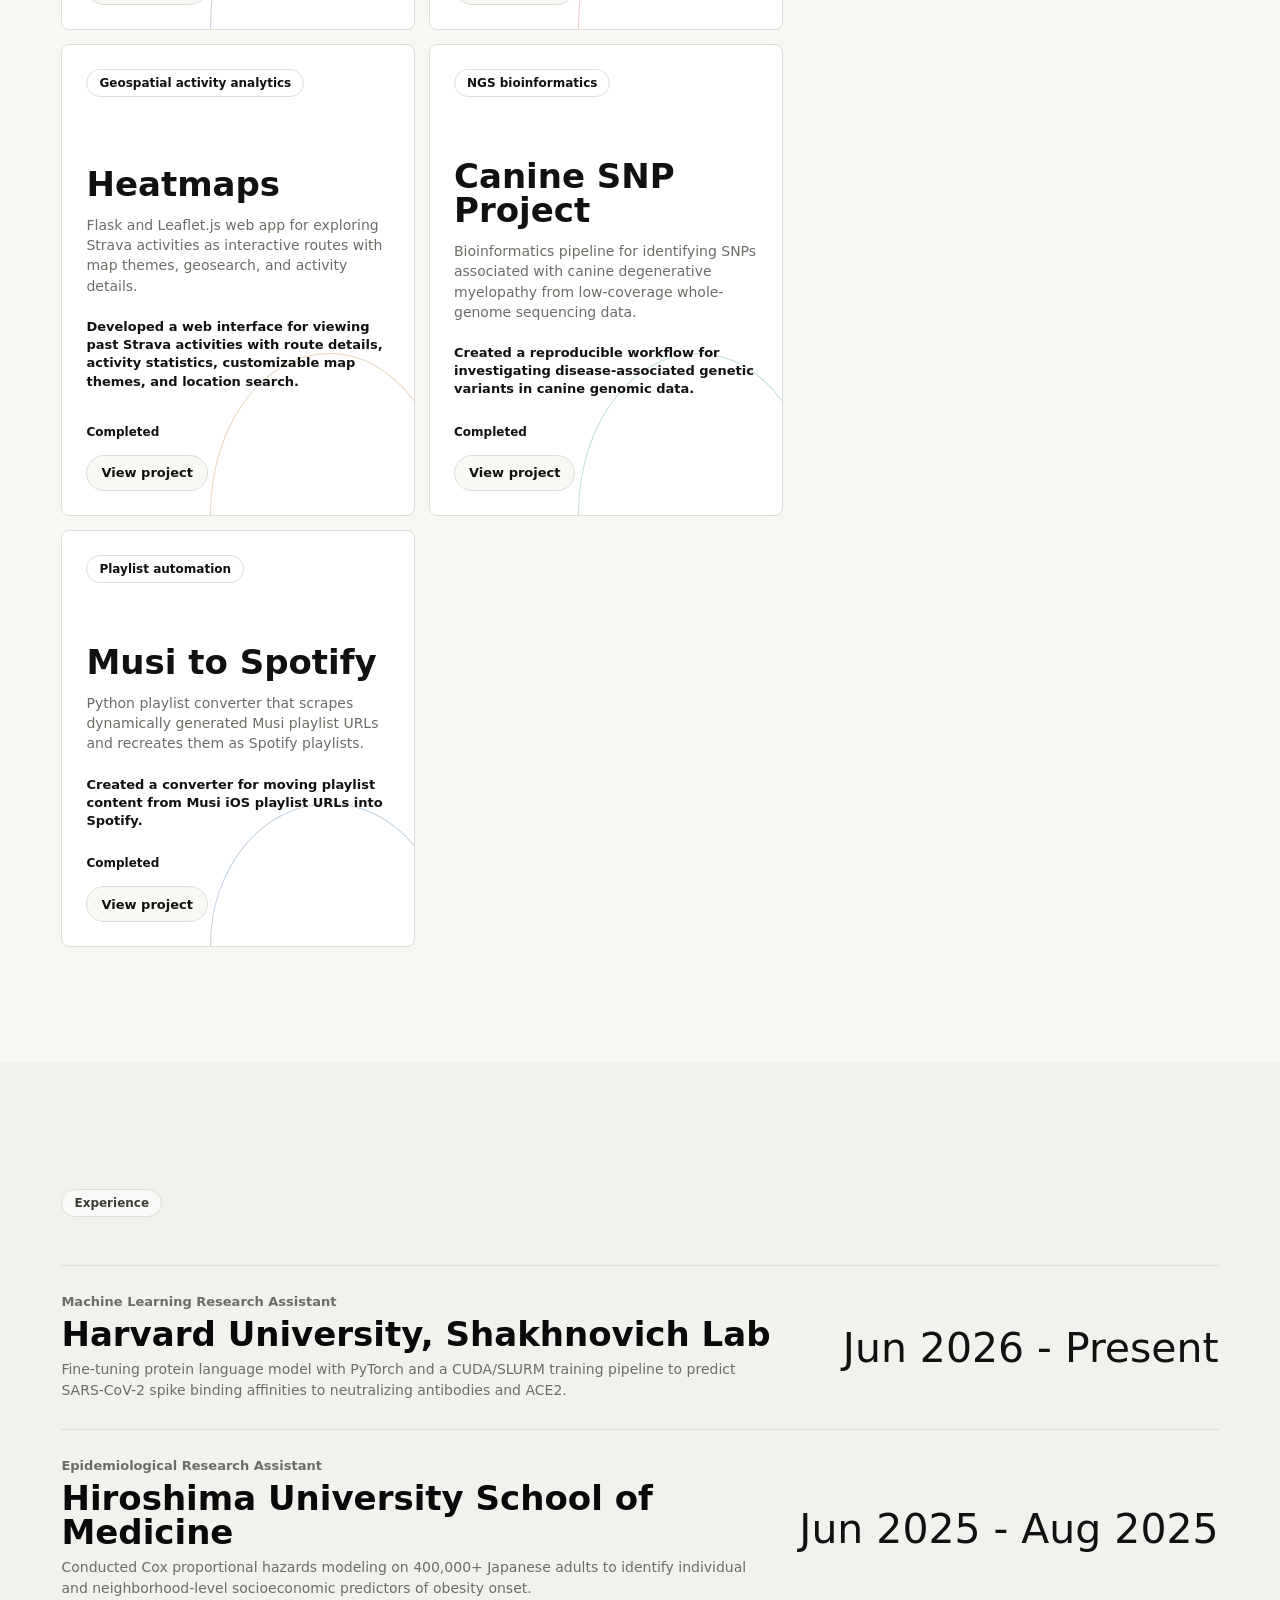
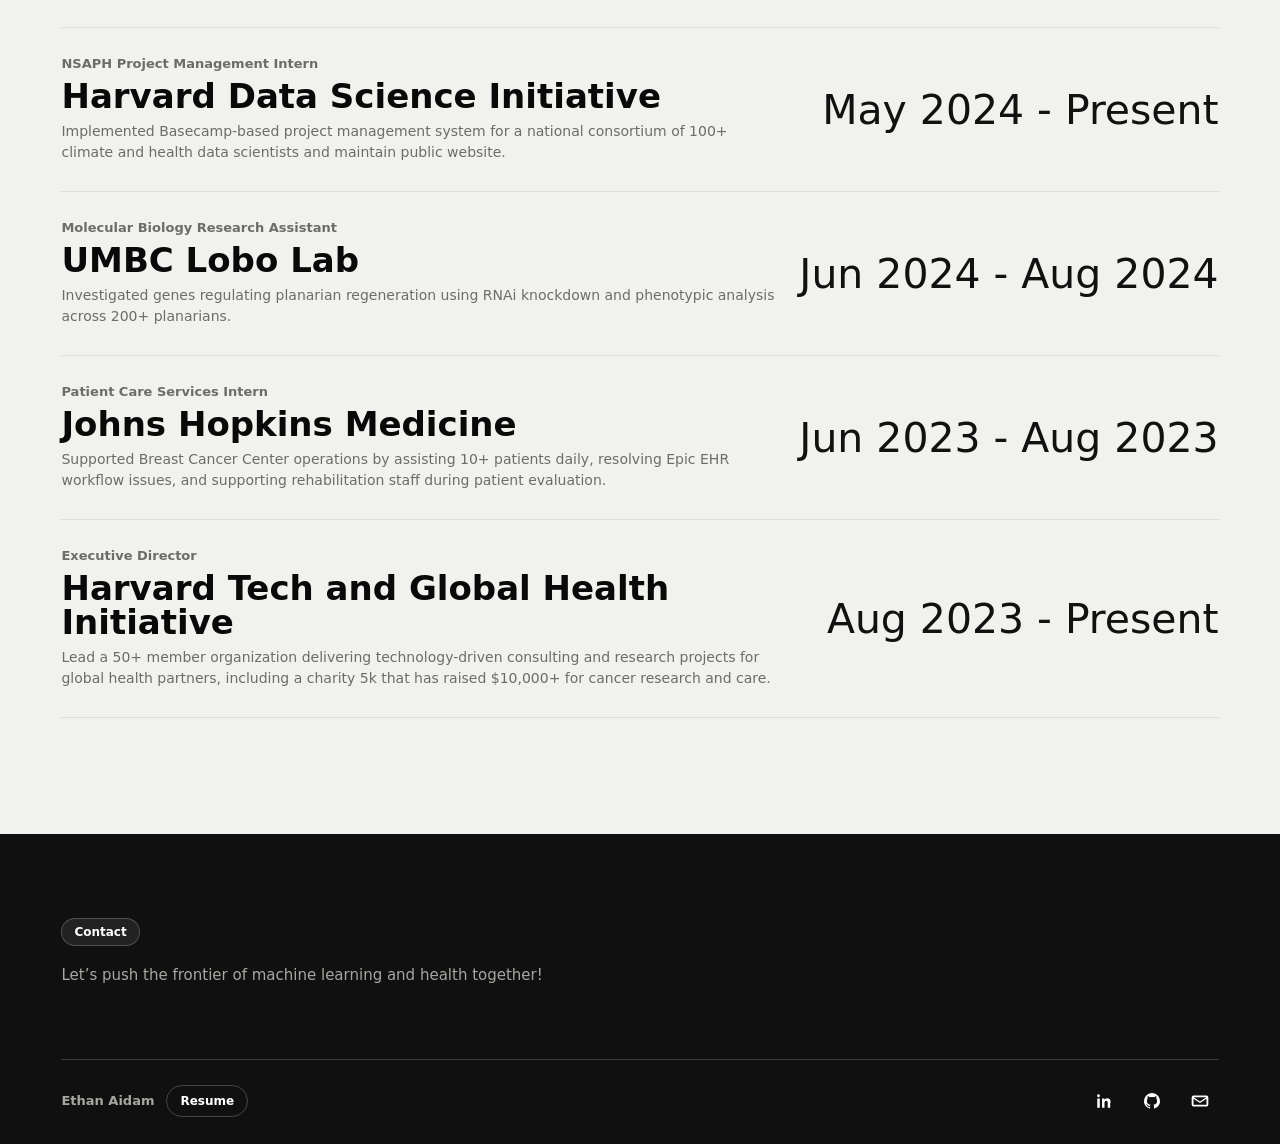
==== commit 949393d3: "Polished project detail cards and simplified antibody hero animation" ====
--- a/index.html
+++ b/index.html
@@ -3,8 +3,8 @@
 <head>
   <meta charset="utf-8">
   <meta name="viewport" content="width=device-width, initial-scale=1">
-  <title>Ethan Aidam | Biomedical ML &amp; Health Data Science</title>
-  <meta name="description" content="Biomedical ML and health data science portfolio for Ethan Aidam: protein language models, epidemiology, AI systems, and bioinformatics.">
+  <title>Ethan Aidam | ML &amp; Data Science for Health </title>
+  <meta name="description" content="Portfolio for Ethan Aidam: Machine Learning Researcher and Biomedical Engineer at Harvard University.">
   <link rel="icon" type="image/svg+xml" href="/favicon.svg">
   <link rel="stylesheet" href="/assets/styles.css">
 </head>
@@ -20,11 +20,10 @@
   </header>
       <section class="hero-section" id="top">
         <div class="hero-copy">
-          <p class="eyebrow">Biomedical ML and health data science</p>
+          <p class="eyebrow">ML &amp; Data Science for Health</p>
           <h1>Ethan Aidam</h1>
           <div class="hero-actions" aria-label="Primary actions">
             <a href="#projects" class="action-button action-button-dark">View projects</a>
-            <a href="mailto:eaidam@college.harvard.edu" class="action-button">Contact</a>
           </div>
         </div>
         <figure class="hero-visual hero-headshot hero-antibody-widget" data-antibody-widget data-antibody-state="profile" aria-label="Interactive portrait and antibody particle simulation">
@@ -32,7 +31,6 @@
             <img src="/home/hero-headshot-sitan.jpg" alt="Ethan Aidam">
           </button>
           <canvas class="antibody-canvas" data-antibody-canvas role="img" aria-label="Interactive particles assembling into an antibody shape"></canvas>
-          <button class="degrade-antibody-button" type="button" data-degrade-antibody aria-label="Degrade Antibody and restore profile picture">Degrade Antibody</button>
         </figure>
         <div class="hero-note">
           <span>Harvard BA Biomedical Engineering</span>
@@ -44,15 +42,15 @@
       <section class="section-grid about-section" id="about">
         <div>
           <p class="section-label">About Me</p>
-          <h2>Biomedical engineering, health data science, and endurance sport.</h2>
-        </div>
-        <p class="section-copy">I am a Harvard biomedical engineering student pursuing a secondary in computer science and competing in NCAA Division I track and cross country. My work sits where biological context meets technical execution: protein language models, public health AI agents, epidemiology, RNA-seq analysis, wearable physiology, and geospatial tools that turn complex data into useful systems.</p>
+          <h2>Hi! My name is Ethan...</h2>
+        </div>
+        <p class="section-copy">I study Biomedical Engineering and Computer Science at Harvard University, and I’m interested in applying machine learning and data science to improve health and medicine on a global scale. Currently, I’m working on a thesis developing machine learning methods to predict how mutations in the SARS-CoV-2 spike protein affect antibody binding affinity, with the goal of understanding how viral fitness landscapes can inform antibody design.</p>
       </section>
       <section class="projects-section" id="projects">
         <div class="section-grid">
           <div>
             <p class="section-label">Projects</p>
-            <h2>Projects from models to deployed data tools.</h2>
+            <h2>From models to deployed data tools.</h2>
           </div>
           <div class="project-controls">
             <label class="search-label" for="project-search">Search portfolio</label>
@@ -73,21 +71,21 @@
                     <span class="project-status">In development</span>
                   </button>
                   <a class="project-case-link" href="/projects/last-mile-health-ai-assistant/">View project</a>
-                </article><article class="project-card accent-green" data-project-id="hypothermia-gsea">
-                  <button class="project-card-button" type="button" data-project-id="hypothermia-gsea" aria-pressed="false">
+                </article><article class="project-card accent-green" data-project-id="hyperthermia-gsea">
+                  <button class="project-card-button" type="button" data-project-id="hyperthermia-gsea" aria-pressed="false">
                     <span class="project-domain">RNA-seq bioinformatics</span>
-                    <strong>Hypothermia Gene Set Enrichment Analysis</strong>
-                    <p>End-to-end RNA-seq and GSEA workflow for whole-blood samples exposed to temperature stress.</p>
+                    <strong>Hyperthermia Gene Set Enrichment Analysis</strong>
+                    <p>End-to-end RNA-seq and GSEA pipeline for whole-blood samples after exposure to temperature stress.</p>
                     <span class="project-result">Validated enrichment scores against GSEA Software and identified heat shock and proteostasis pathway enrichment.</span>
                     <span class="project-status">Completed</span>
                   </button>
-                  <a class="project-case-link" href="/projects/hypothermia-gsea/">View project</a>
+                  <a class="project-case-link" href="/projects/hyperthermia-gsea/">View project</a>
                 </article><article class="project-card accent-blue" data-project-id="blood-lactate-prediction">
                   <button class="project-card-button" type="button" data-project-id="blood-lactate-prediction" aria-pressed="false">
                     <span class="project-domain">Physiological machine learning</span>
                     <strong>Blood Lactate Estimation</strong>
                     <p>Ensemble and Bayesian models estimating blood lactate from wearable physiological signals.</p>
-                    <span class="project-result">Improved test R2 from 0.40 with baseline linear regression to 0.94.</span>
+                    <span class="project-result">Achieved 0.92 R2 in blood lactate prediction using ensemble machine learning models</span>
                     <span class="project-status">Completed</span>
                   </button>
                   <a class="project-case-link" href="/projects/blood-lactate-prediction/">View project</a>
@@ -96,7 +94,7 @@
                     <span class="project-domain">Sports market machine learning</span>
                     <strong>Sports Prediction Mispricing</strong>
                     <p>Kalshi NBA prediction-market analysis joined to ESPN win-probability shocks to test whether markets overreact or underreact in game.</p>
-                    <span class="project-result">Found that true one-minute overreactions were rare, while sequence models tracked immediate market responses substantially better than tabular baselines.</span>
+                    <span class="project-result">Found that true one-minute overreactions were rare, while sequence models tracked immediate market responses substantially better than traditional ML baselines.</span>
                     <span class="project-status">Completed</span>
                   </button>
                   <a class="project-case-link" href="/projects/sports-prediction-mispricing/">View project</a>
@@ -114,7 +112,7 @@
                     <span class="project-domain">NGS bioinformatics</span>
                     <strong>Canine SNP Project</strong>
                     <p>Bioinformatics pipeline for identifying SNPs associated with canine degenerative myelopathy from low-coverage whole-genome sequencing data.</p>
-                    <span class="project-result">Created a documented pipeline sequence for moving from raw canine whole-genome reads to SNP and gene investigation.</span>
+                    <span class="project-result">Created a reproducible workflow for investigating disease-associated genetic variants in canine genomic data.</span>
                     <span class="project-status">Completed</span>
                   </button>
                   <a class="project-case-link" href="/projects/canine-snp-proj/">View project</a>
@@ -143,7 +141,6 @@
               <div><dt>Result</dt><dd>Reduced repeated response latency from 2-5 minutes to seconds while improving reliability for KPI questions.</dd></div>
             </dl>
             <div class="tag-group"><span>Python</span><span>SQL</span><span>LangGraph / LangChain</span><span>AWS Bedrock</span></div>
-            <div class="method-list"><span>Text-to-SQL</span><span>Schema retrieval</span><span>Retry logic</span><span>Query caching</span></div>
             <div class="detail-actions">
               <a href="/projects/last-mile-health-ai-assistant/">View project</a>
               <a href="https://github.com/Last-Mile-Health/lmd-2-agent">GitHub</a>
@@ -158,7 +155,7 @@
                 <div>
                   <span>Machine Learning Research Assistant</span>
                   <h3><a href="https://shakhnovich.faculty.chemistry.harvard.edu/">Harvard University, Shakhnovich Lab</a></h3>
-                  <p>Fine-tuning PPLM-Affinity with PyTorch and a CUDA/SLURM training pipeline to predict SARS-CoV-2 spike binding affinities to neutralizing antibodies and ACE2.</p>
+                  <p>Fine-tuning protein language model with PyTorch and a CUDA/SLURM training pipeline to predict SARS-CoV-2 spike binding affinities to neutralizing antibodies and ACE2.</p>
                   
                 </div>
                 <strong>Jun 2026 - Present</strong>
@@ -166,7 +163,7 @@
                 <div>
                   <span>Epidemiological Research Assistant</span>
                   <h3><a href="https://www.hiroshima-u.ac.jp/en/med">Hiroshima University School of Medicine</a></h3>
-                  <p>Conducted Cox proportional hazards modeling on 400,000+ Japanese adults to identify individual and neighborhood socioeconomic predictors of obesity onset.</p>
+                  <p>Conducted Cox proportional hazards modeling on 400,000+ Japanese adults to identify individual and neighborhood-level socioeconomic predictors of obesity onset.</p>
                   
                 </div>
                 <strong>Jun 2025 - Aug 2025</strong>
@@ -174,7 +171,7 @@
                 <div>
                   <span>NSAPH Project Management Intern</span>
                   <h3><a href="https://datascience.harvard.edu/">Harvard Data Science Initiative</a></h3>
-                  <p>Led Basecamp-based project systems and maintain the public website for a national consortium of 100+ climate and health researchers.</p>
+                  <p>Implemented Basecamp-based project management system for a national consortium of 100+ climate and health data scientists and maintain public website.</p>
                   
                 </div>
                 <strong>May 2024 - Present</strong>
@@ -182,7 +179,7 @@
                 <div>
                   <span>Molecular Biology Research Assistant</span>
                   <h3><a href="https://lobolab.umbc.edu/">UMBC Lobo Lab</a></h3>
-                  <p>Managed reproducible RNAi experimental pipelines and quantitative phenotypic data across 200+ planarians.</p>
+                  <p>Investigated genes regulating planarian regeneration using RNAi knockdown and phenotypic analysis across 200+ planarians.</p>
                   
                 </div>
                 <strong>Jun 2024 - Aug 2024</strong>
@@ -207,7 +204,7 @@
       <footer class="site-footer" id="contact">
         <div class="footer-intro">
           <p class="section-label section-label-dark">Contact</p>
-          <p>Biomedical ML and health data science candidate focused on protein language models, epidemiology, AI systems, and bioinformatics.</p>
+          <p>Let’s push the frontier of machine learning and health together!</p>
         </div>
         <div class="footer-strip">
           <div class="footer-brand">
--- a/assets/styles.css
+++ b/assets/styles.css
@@ -645,8 +645,7 @@
   font-weight: 750;
 }
 
-.tag-group span,
-.method-list span {
+.tag-group span {
   flex: 0 0 auto;
   border-radius: 999px;
   padding: 12px 18px;
@@ -674,6 +673,11 @@
   background: #f1f1ed;
 }
 
+.section-grid.about-section h2 {
+  font-size: clamp(28px, 4.2vw, 52px);
+  line-height: 1;
+}
+
 .section-grid h2,
 .site-footer h2 {
   margin: 18px 0 0;
@@ -687,8 +691,8 @@
 .section-copy {
   margin: 46px 0 0;
   color: var(--muted);
-  font-size: 16px;
-  line-height: 1.55;
+  font-size: clamp(18px, 1.65vw, 22px);
+  line-height: 1.45;
 }
 
 .metric-grid {
@@ -759,6 +763,18 @@
 .project-controls input:focus {
   border-color: var(--ink);
   box-shadow: 0 0 0 4px rgba(17, 17, 17, 0.06);
+}
+
+.project-controls input[type="search"]::-webkit-search-cancel-button {
+  -webkit-appearance: none;
+  appearance: none;
+  width: 13px;
+  height: 13px;
+  margin-left: 6px;
+  background-color: #000;
+  -webkit-mask: url("data:image/svg+xml,%3Csvg xmlns='http://www.w3.org/2000/svg' viewBox='0 0 16 16'%3E%3Cpath d='M3.2 3.2 12.8 12.8M12.8 3.2 3.2 12.8' stroke='%23000' stroke-width='2.4' stroke-linecap='round'/%3E%3C/svg%3E") center / contain no-repeat;
+  mask: url("data:image/svg+xml,%3Csvg xmlns='http://www.w3.org/2000/svg' viewBox='0 0 16 16'%3E%3Cpath d='M3.2 3.2 12.8 12.8M12.8 3.2 3.2 12.8' stroke='%23000' stroke-width='2.4' stroke-linecap='round'/%3E%3C/svg%3E") center / contain no-repeat;
+  cursor: pointer;
 }
 
 .filter-row {
@@ -938,7 +954,7 @@
   margin: 0;
 }
 
-.project-detail div {
+.project-detail dl div {
   margin: 0;
 }
 
@@ -957,12 +973,10 @@
   line-height: 1.52;
 }
 
-.tag-group,
-.method-list {
+.tag-group {
   display: flex;
   flex-wrap: wrap;
   gap: 8px;
-  margin-top: 24px;
 }
 
 .tag-group span {
@@ -971,10 +985,12 @@
   color: white;
 }
 
-.method-list span {
-  padding: 8px 10px;
-  background: #efefeb;
-  font-size: 12px;
+.project-detail .tag-group {
+  margin-top: 22px;
+}
+
+.project-detail .detail-actions {
+  margin-top: 18px;
 }
 
 .empty-state {
@@ -1024,7 +1040,7 @@
 
 .timeline-row {
   display: grid;
-  grid-template-columns: minmax(0, 1fr) minmax(190px, auto);
+  grid-template-columns: minmax(0, 1fr) minmax(260px, auto);
   gap: 24px;
   align-items: center;
   padding: 28px 0;
@@ -1055,10 +1071,10 @@
 
 .timeline-row strong {
   justify-self: end;
-  color: var(--muted);
-  font-size: clamp(15px, 1.45vw, 18px);
-  font-weight: 760;
-  line-height: 1.18;
+  color: var(--ink);
+  font-size: clamp(26px, 3.2vw, 42px);
+  font-weight: 520;
+  line-height: 1;
   white-space: nowrap;
 }
 
@@ -1836,6 +1852,7 @@
 .case-select {
   width: min(100%, 360px);
   min-height: 40px;
+  margin-top: 6px;
   border: 1px solid var(--line);
   border-radius: 8px;
   padding: 0 12px;
@@ -1879,6 +1896,10 @@
   margin-top: 18px;
 }
 
+.project-visualization-enhancement {
+  display: block;
+}
+
 .chart-frame .native-chart,
 .chart-frame .chart-bars {
   margin-top: 10px;
@@ -1962,7 +1983,6 @@
   opacity: 1;
 }
 
-.bar-row-g[data-active="true"] .chart-category,
 .bar-row-g[data-active="true"] .chart-value-label {
   fill: var(--ink);
   font-weight: 850;
@@ -1994,16 +2014,11 @@
 }
 
 .chart-tick,
-.chart-category,
 .chart-value-label,
 .chart-axis-title {
   fill: var(--muted);
   font-size: 12px;
   font-weight: 750;
-}
-
-.chart-category {
-  fill: var(--ink);
 }
 
 .chart-value-label {
@@ -2581,65 +2596,22 @@
   transition: opacity 0.68s ease;
 }
 
-.degrade-antibody-button {
-  position: absolute;
-  left: 50%;
-  bottom: clamp(16px, 5vw, 28px);
-  z-index: 4;
-  min-height: 38px;
-  max-width: calc(100% - 34px);
-  transform: translate(-50%, 10px);
-  border: 1px solid rgba(177, 247, 230, 0.36);
-  border-radius: 999px;
-  padding: 0 16px;
-  color: #eafff9;
-  background: rgba(4, 11, 15, 0.62);
-  box-shadow: 0 12px 34px rgba(0, 0, 0, 0.28);
-  backdrop-filter: blur(14px);
-  font-size: 12px;
-  font-weight: 800;
-  letter-spacing: 0;
-  white-space: nowrap;
-  cursor: pointer;
+.hero-antibody-widget[data-antibody-state="forming"] .hero-profile-trigger,
+.hero-antibody-widget[data-antibody-state="formed"] .hero-profile-trigger {
   opacity: 0;
   pointer-events: none;
-  transition: opacity 0.42s ease, transform 0.42s ease, border-color 0.24s ease;
-}
-
-.degrade-antibody-button:hover,
-.degrade-antibody-button:focus-visible {
-  border-color: rgba(211, 255, 245, 0.82);
-  outline: none;
-}
-
-.hero-antibody-widget[data-antibody-state="forming"] .hero-profile-trigger,
-.hero-antibody-widget[data-antibody-state="formed"] .hero-profile-trigger,
-.hero-antibody-widget[data-antibody-state="degrading"] .hero-profile-trigger {
-  opacity: 0;
-  pointer-events: none;
 }
 
 .hero-antibody-widget[data-antibody-state="forming"] .antibody-canvas,
-.hero-antibody-widget[data-antibody-state="formed"] .antibody-canvas,
-.hero-antibody-widget[data-antibody-state="degrading"] .antibody-canvas {
+.hero-antibody-widget[data-antibody-state="formed"] .antibody-canvas {
   opacity: 1;
-}
-
-.hero-antibody-widget[data-antibody-state="formed"] .degrade-antibody-button {
-  opacity: 1;
-  transform: translate(-50%, 0);
   pointer-events: auto;
-}
-
-.hero-antibody-widget[data-antibody-state="degrading"] .degrade-antibody-button {
-  opacity: 0;
-  transform: translate(-50%, 8px);
+  cursor: pointer;
 }
 
 @media (prefers-reduced-motion: reduce) {
   .hero-profile-trigger,
-  .antibody-canvas,
-  .degrade-antibody-button {
+  .antibody-canvas {
     transition-duration: 0.001ms;
   }
 }
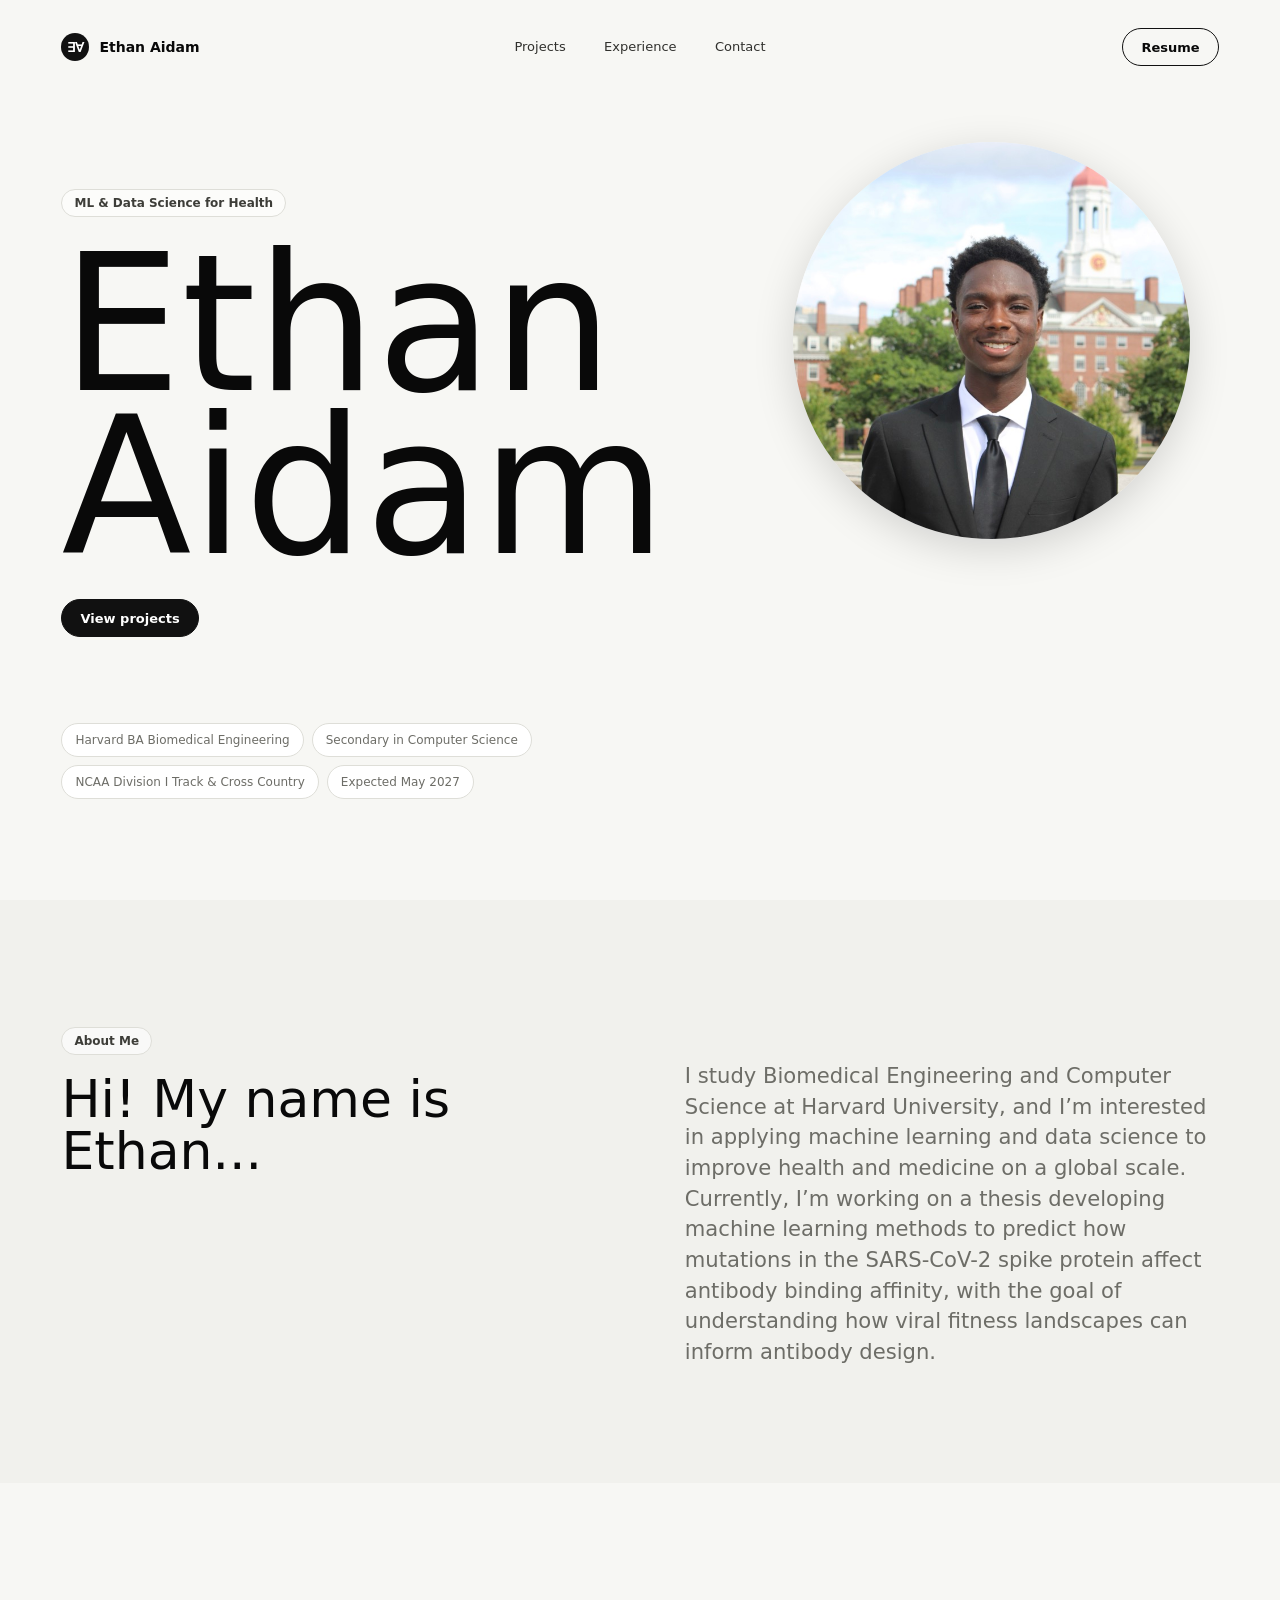
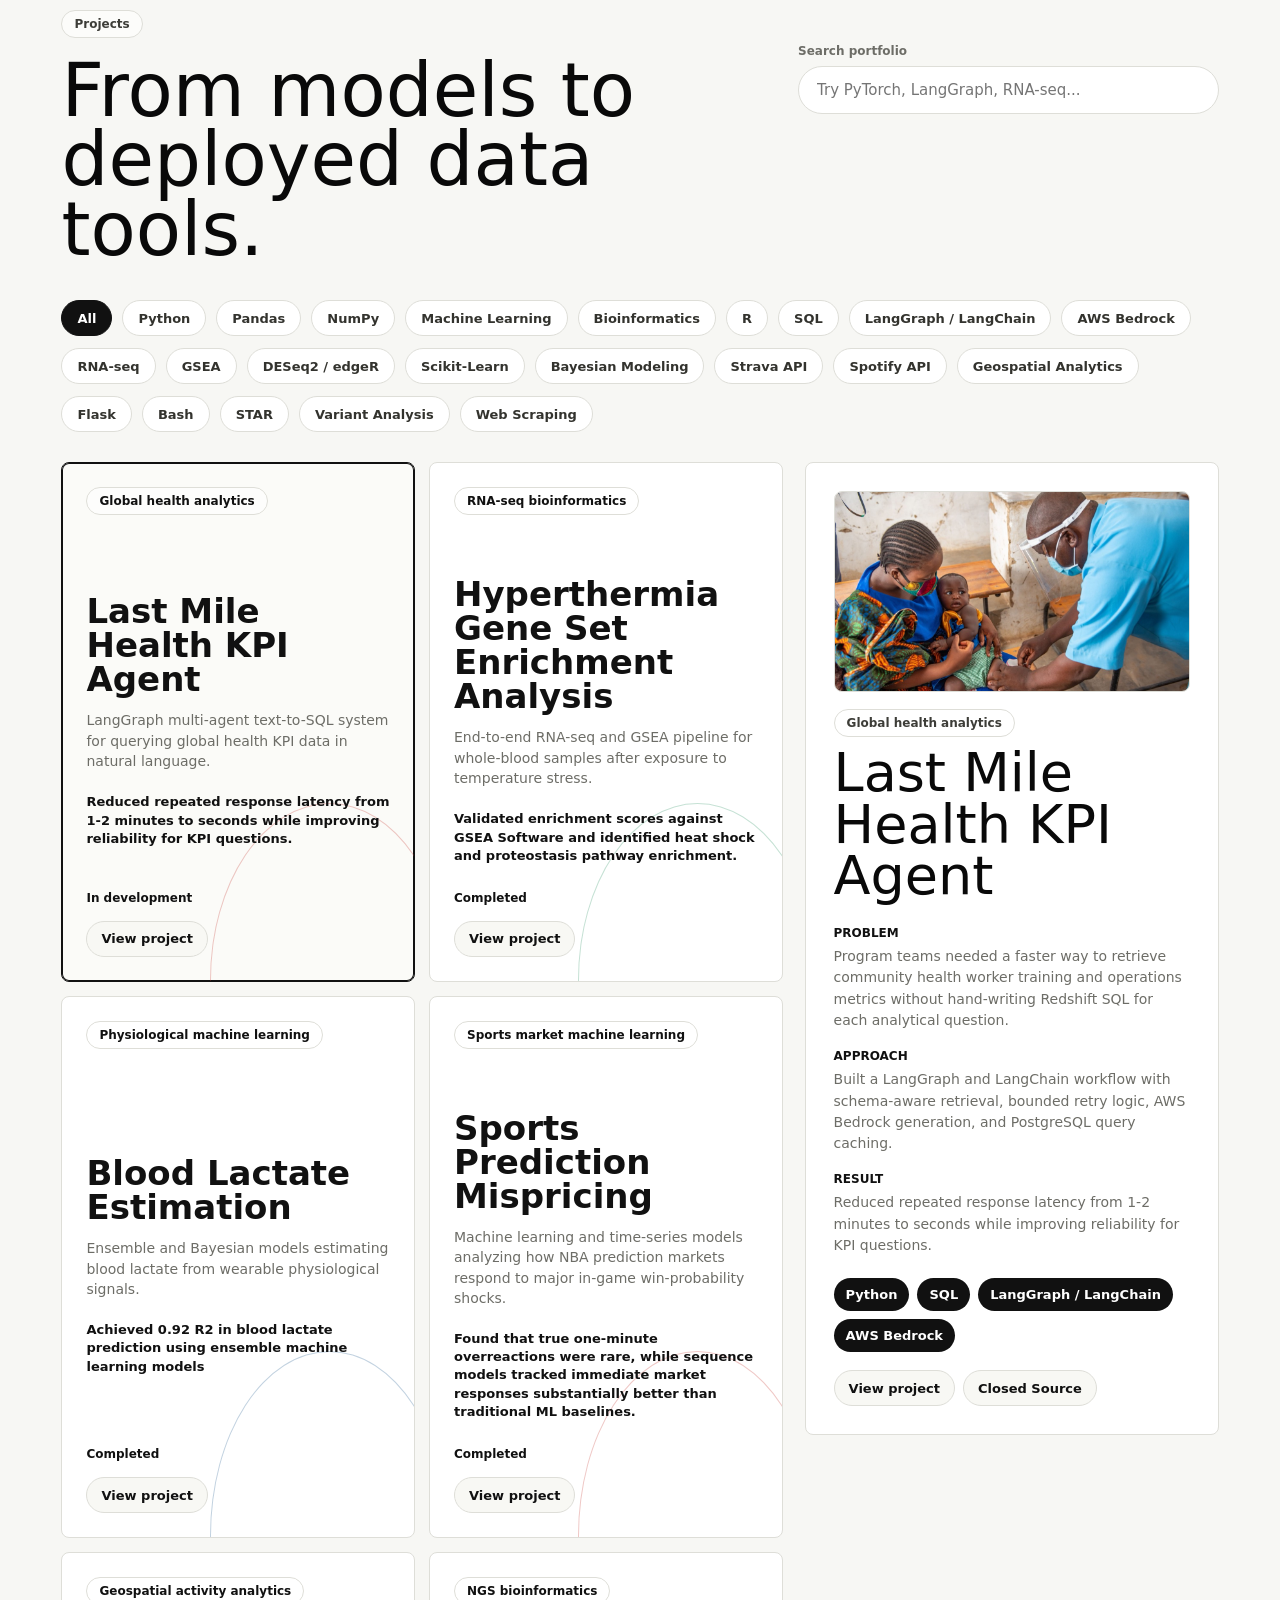
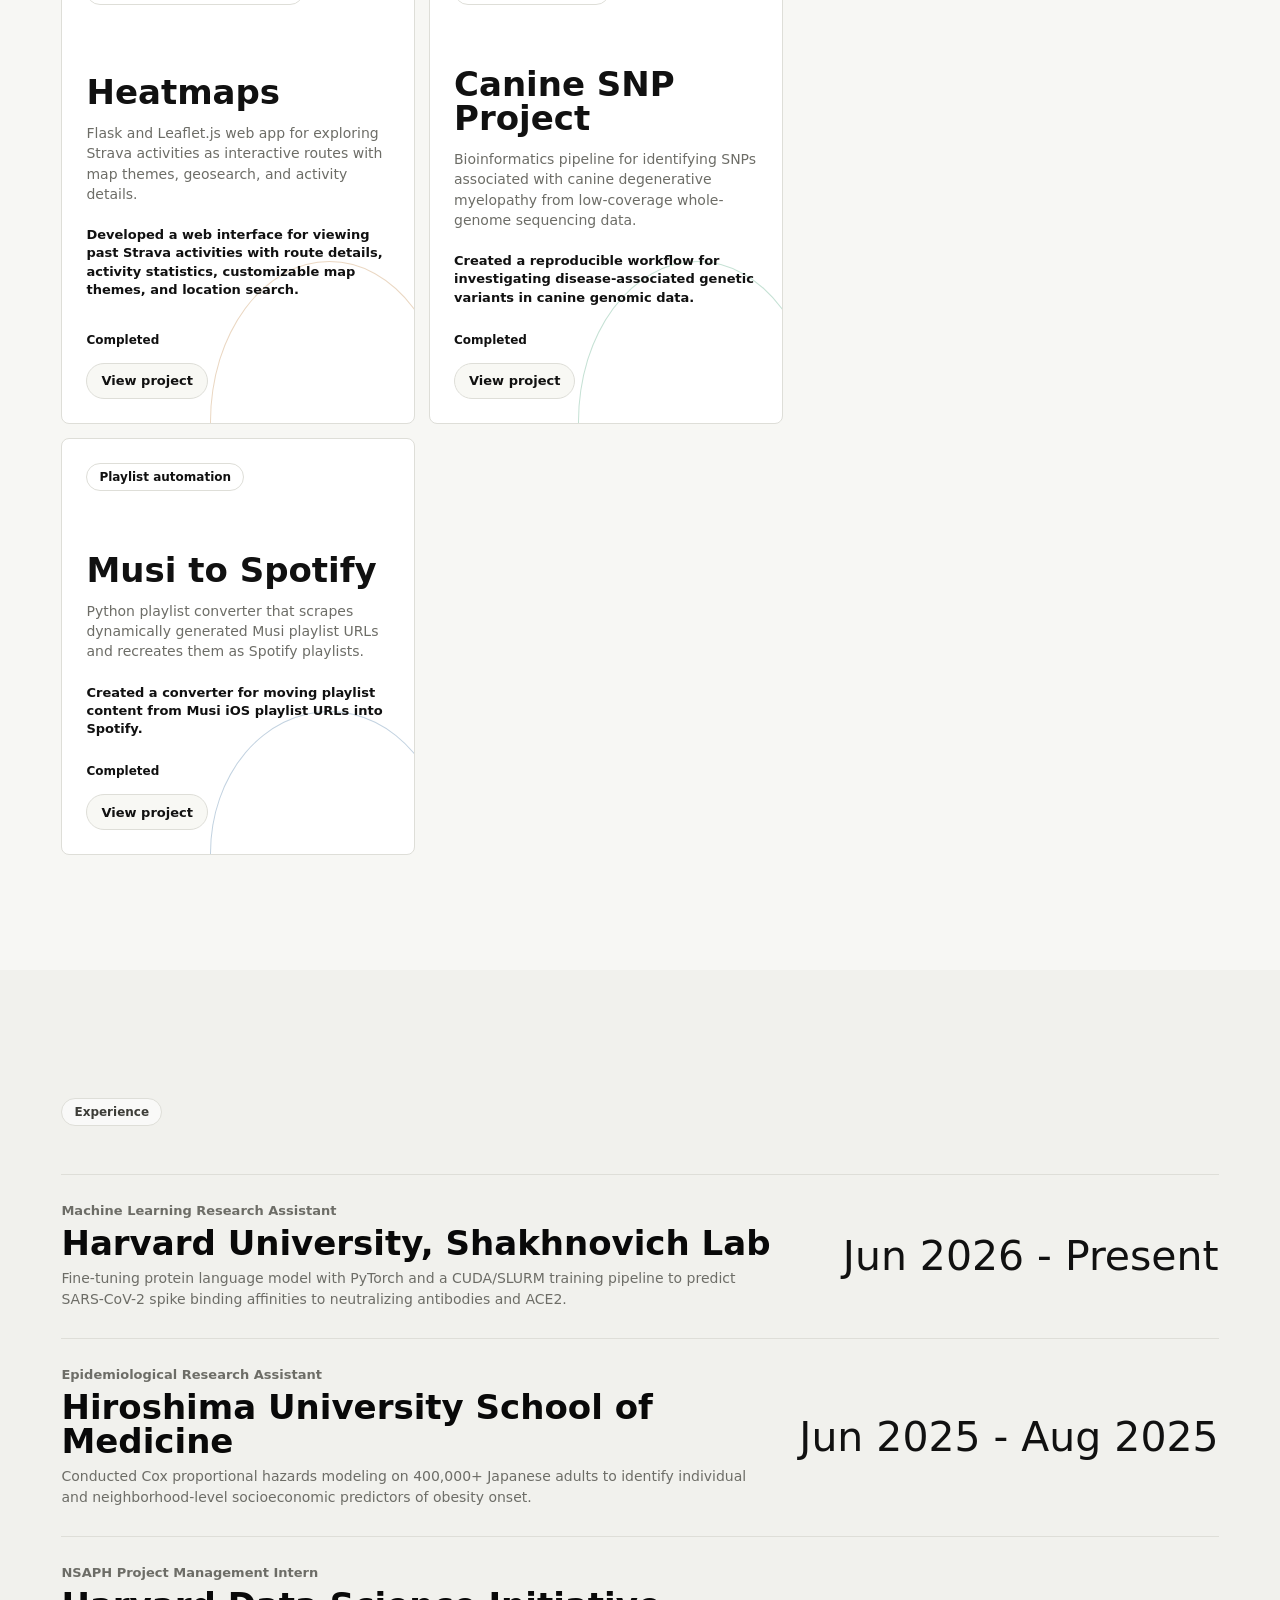
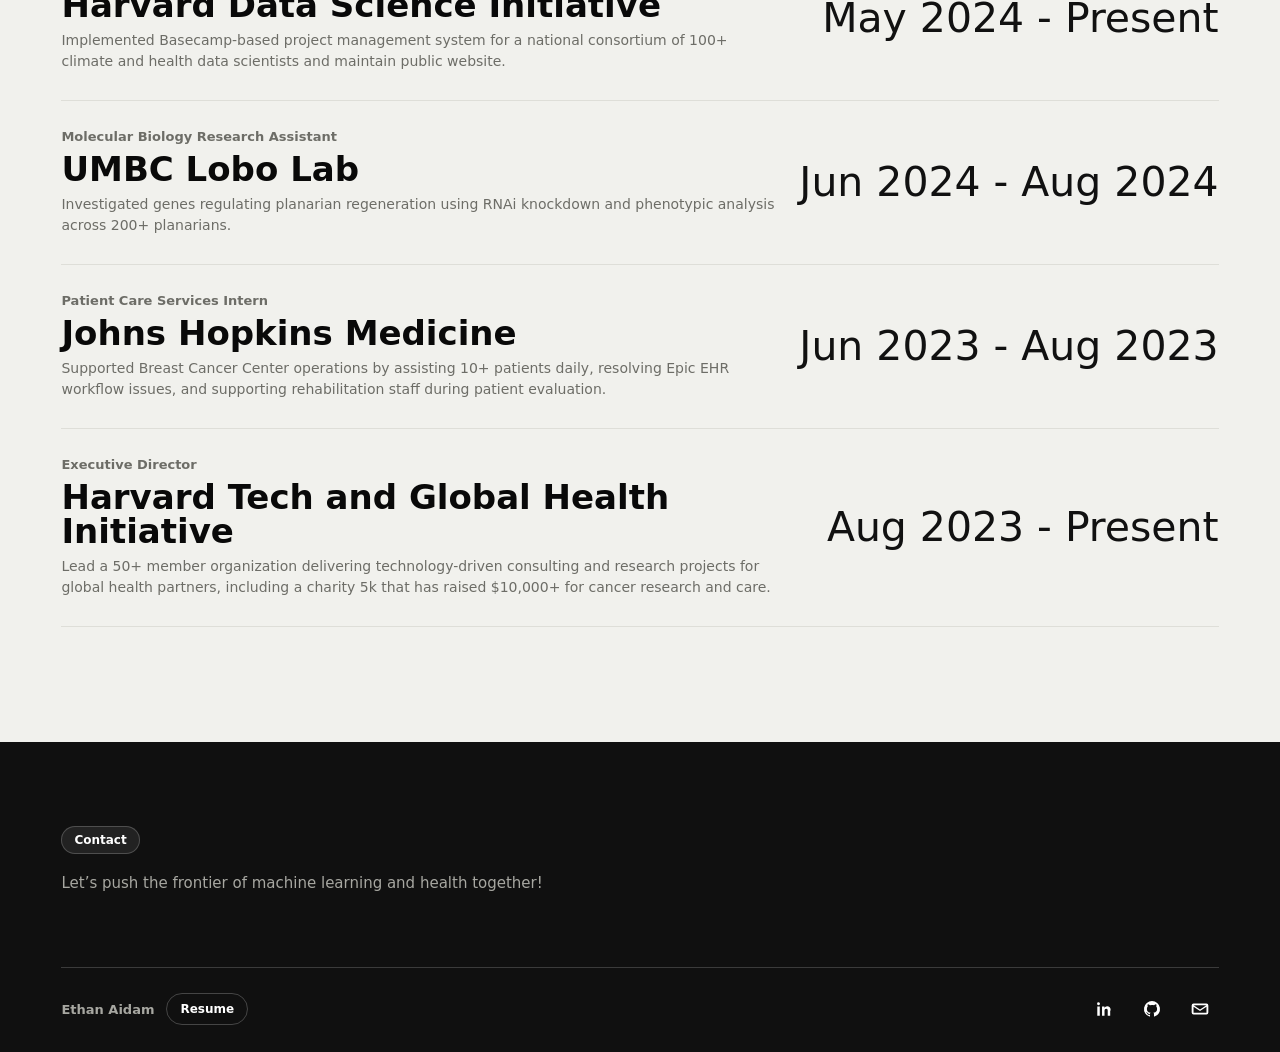
==== commit 82c86b81: "Updated project pages and revisd antibody animation." ====
--- a/index.html
+++ b/index.html
@@ -10,7 +10,7 @@
 </head>
 <body><div class="site-shell">
       <header class="topbar" aria-label="Primary navigation">
-    <a class="brand-mark" href="/#top" aria-label="Ethan Aidam home"><span>EA</span>Ethan Aidam</a>
+    <a class="brand-mark" href="/#top" aria-label="Ethan Aidam home"><span>∃∀</span>Ethan Aidam</a>
     <nav class="nav-links" aria-label="Portfolio sections">
       <a href="/#projects">Projects</a>
       <a href="/#experience">Experience</a>
@@ -31,6 +31,7 @@
             <img src="/home/hero-headshot-sitan.jpg" alt="Ethan Aidam">
           </button>
           <canvas class="antibody-canvas" data-antibody-canvas role="img" aria-label="Interactive particles assembling into an antibody shape"></canvas>
+          <button class="degrade-antibody-button" type="button" data-degrade-antibody aria-label="Hide antibody and restore profile picture">Degrade Antibody</button>
         </figure>
         <div class="hero-note">
           <span>Harvard BA Biomedical Engineering</span>
@@ -67,7 +68,7 @@
                     <span class="project-domain">Global health analytics</span>
                     <strong>Last Mile Health KPI Agent</strong>
                     <p>LangGraph multi-agent text-to-SQL system for querying global health KPI data in natural language.</p>
-                    <span class="project-result">Reduced repeated response latency from 2-5 minutes to seconds while improving reliability for KPI questions.</span>
+                    <span class="project-result">Reduced repeated response latency from 1-2 minutes to seconds while improving reliability for KPI questions.</span>
                     <span class="project-status">In development</span>
                   </button>
                   <a class="project-case-link" href="/projects/last-mile-health-ai-assistant/">View project</a>
@@ -93,7 +94,7 @@
                   <button class="project-card-button" type="button" data-project-id="sports-prediction-mispricing" aria-pressed="false">
                     <span class="project-domain">Sports market machine learning</span>
                     <strong>Sports Prediction Mispricing</strong>
-                    <p>Kalshi NBA prediction-market analysis joined to ESPN win-probability shocks to test whether markets overreact or underreact in game.</p>
+                    <p>Machine learning and time-series models analyzing how NBA prediction markets respond to major in-game win-probability shocks.</p>
                     <span class="project-result">Found that true one-minute overreactions were rare, while sequence models tracked immediate market responses substantially better than traditional ML baselines.</span>
                     <span class="project-status">Completed</span>
                   </button>
@@ -133,17 +134,18 @@
             </div>
           </div>
           <aside class="project-detail" id="project-detail" tabindex="-1" aria-live="polite">
+            <div class="detail-thumb"><img src="/home/thumbnails/last-mile-health-ai-assistant.jpg" alt="A community health worker vaccinates an infant held by their mother at a village clinic." decoding="async"></div>
             <span class="detail-domain">Global health analytics</span>
             <h3>Last Mile Health KPI Agent</h3>
             <dl>
-              <div><dt>Problem</dt><dd>Program teams needed a faster way to retrieve community health worker training and operations metrics without hand-writing Redshift SQL for each analytical question.</dd></div>
-              <div><dt>Approach</dt><dd>Built a LangGraph and LangChain workflow with schema-aware retrieval, bounded retry logic, AWS Bedrock generation, and PostgreSQL query caching.</dd></div>
-              <div><dt>Result</dt><dd>Reduced repeated response latency from 2-5 minutes to seconds while improving reliability for KPI questions.</dd></div>
+              <div><dt>Problem</dt><dd>Last Mile Health needed a faster way to retrieve community health worker training and operations data without hand-writing SQL for each analytical question.</dd></div>
+              <div><dt>Approach</dt><dd>Built a LangGraph and LangChain workflow with schema-aware retrieval, bounded retry logic, and PostgreSQL query caching.</dd></div>
+              <div><dt>Result</dt><dd>Reduced repeated response latency from 1-2 minutes to seconds while improving reliability for KPI questions.</dd></div>
             </dl>
             <div class="tag-group"><span>Python</span><span>SQL</span><span>LangGraph / LangChain</span><span>AWS Bedrock</span></div>
             <div class="detail-actions">
               <a href="/projects/last-mile-health-ai-assistant/">View project</a>
-              <a href="https://github.com/Last-Mile-Health/lmd-2-agent">GitHub</a>
+              <span>Closed Source</span>
             </div>
           </aside>
         </div>
--- a/assets/styles.css
+++ b/assets/styles.css
@@ -91,14 +91,17 @@
 }
 
 .brand-mark span {
-  width: 26px;
-  height: 26px;
+  width: 28px;
+  height: 28px;
   display: inline-grid;
   place-items: center;
   border-radius: 50%;
   color: white;
   background: var(--ink);
-  font-size: 10px;
+  font-family: "Times New Roman", Cambria, Georgia, serif;
+  font-size: 13px;
+  font-weight: 800;
+  line-height: 1;
   transition: transform 180ms ease, background 180ms ease;
 }
 
@@ -673,6 +676,14 @@
   background: #f1f1ed;
 }
 
+.section-grid.about-section {
+  grid-template-columns: minmax(0, 1fr) minmax(280px, 1fr);
+}
+
+.section-grid.about-section .section-copy {
+  max-width: none;
+}
+
 .section-grid.about-section h2 {
   font-size: clamp(28px, 4.2vw, 52px);
   line-height: 1;
@@ -940,6 +951,34 @@
   box-shadow: 0 0 0 3px rgba(17, 17, 17, 0.12);
 }
 
+.detail-thumb {
+  width: 100%;
+  aspect-ratio: 16 / 9;
+  max-height: 260px;
+  margin-bottom: 20px;
+  overflow: hidden;
+  border: 1px solid var(--line);
+  border-radius: 8px;
+  background: var(--background);
+}
+
+.detail-thumb img {
+  display: block;
+  width: 100%;
+  height: 100%;
+  object-fit: cover;
+  object-position: center;
+}
+
+.detail-thumb-contain {
+  background: white;
+}
+
+.detail-thumb-contain img {
+  padding: 10px;
+  object-fit: contain;
+}
+
 .project-detail h3 {
   margin: 16px 0 24px;
   font-size: clamp(32px, 5vw, 54px);
@@ -1306,6 +1345,7 @@
   .topbar,
   .hero-section,
   .section-grid,
+  .section-grid.about-section,
   .project-layout {
     grid-template-columns: 1fr;
   }
@@ -1352,6 +1392,10 @@
 
   .project-detail {
     position: static;
+  }
+
+  .detail-thumb {
+    max-height: 300px;
   }
 
   .timeline-row {
@@ -1463,7 +1507,9 @@
 
 .project-case-link,
 .detail-actions a,
-.case-actions a {
+.detail-actions span,
+.case-actions a,
+.case-actions span {
   position: relative;
   z-index: 2;
   display: inline-flex;
@@ -1598,8 +1644,8 @@
 .case-copy {
   max-width: 720px;
   color: var(--muted);
-  font-size: 14px;
-  line-height: 1.55;
+  font-size: 17px;
+  line-height: 1.62;
 }
 
 .heatmaps-background-section .case-section-head {
@@ -1638,10 +1684,10 @@
 .case-section h2 {
   max-width: 820px;
   margin: 0 0 18px;
-  font-size: clamp(28px, 4vw, 52px);
+  font-size: clamp(22px, 2.6vw, 36px);
   font-weight: 500;
   letter-spacing: 0;
-  line-height: 1.02;
+  line-height: 1.12;
 }
 
 .case-two-col {
@@ -1677,8 +1723,8 @@
 .thought-row p {
   margin: 8px 0 0;
   color: var(--muted);
-  font-size: 14px;
-  line-height: 1.55;
+  font-size: 17px;
+  line-height: 1.62;
 }
 
 .workflow-strip {
@@ -1722,8 +1768,8 @@
 .workflow-strip p {
   margin: 12px 0 0;
   color: var(--muted);
-  font-size: 13px;
-  line-height: 1.45;
+  font-size: 16px;
+  line-height: 1.55;
 }
 
 .chart-bars {
@@ -1815,7 +1861,7 @@
   width: 100%;
   min-width: 520px;
   border-collapse: collapse;
-  font-size: 13px;
+  font-size: 14px;
 }
 
 .small-table-wrap th,
@@ -1826,15 +1872,38 @@
   vertical-align: top;
 }
 
+.small-table-wrap th:not(:first-child),
+.small-table-wrap td:not(:first-child) {
+  text-align: right;
+  white-space: nowrap;
+}
+
+.small-table-wrap td:not(:first-child) {
+  color: var(--muted);
+  font-variant-numeric: tabular-nums;
+}
+
+.small-table-wrap td:first-child {
+  color: var(--ink);
+  font-weight: 650;
+}
+
+.small-table-wrap tbody tr:hover td {
+  background: rgba(17, 17, 17, 0.02);
+}
+
 .small-table-wrap tr:last-child td {
   border-bottom: 0;
 }
 
 .small-table-wrap th {
-  color: var(--ink);
+  color: #3d3d38;
   background: #f8f8f4;
-  font-size: 12px;
+  font-size: 11px;
+  font-weight: 700;
+  letter-spacing: 0.06em;
   text-transform: uppercase;
+  white-space: nowrap;
 }
 
 .code-card {
@@ -1888,12 +1957,38 @@
 .term-grid p {
   margin: 12px 0 0;
   color: var(--muted);
-  font-size: 14px;
-  line-height: 1.5;
+  font-size: 17px;
+  line-height: 1.62;
 }
 
 .chart-frame {
   margin-top: 18px;
+}
+
+.benchmark-grid {
+  display: grid;
+  grid-template-columns: minmax(300px, 0.9fr) minmax(360px, 1.1fr);
+  gap: clamp(18px, 3vw, 32px);
+  align-items: start;
+}
+
+.benchmark-grid .small-table-wrap table {
+  min-width: 0;
+}
+
+.benchmark-grid .small-table-wrap td:first-child {
+  white-space: normal;
+  overflow-wrap: anywhere;
+}
+
+.benchmark-grid .chart-frame {
+  display: flex;
+  flex-direction: column;
+  margin-top: 0;
+}
+
+.benchmark-grid .chart-frame .native-chart {
+  margin-top: 0;
 }
 
 .project-visualization-enhancement {
@@ -1903,6 +1998,10 @@
 .chart-frame .native-chart,
 .chart-frame .chart-bars {
   margin-top: 10px;
+}
+
+.gsea-direction-column .chart-frame {
+  margin-top: 64px;
 }
 
 .chart-meta {
@@ -1914,8 +2013,8 @@
 .chart-meta p {
   margin: 0;
   color: var(--muted);
-  font-size: 12px;
-  line-height: 1.45;
+  font-size: 15px;
+  line-height: 1.55;
 }
 
 .chart-meta strong {
@@ -2025,6 +2124,18 @@
   fill: var(--muted);
 }
 
+.chart-category-label {
+  fill: var(--ink);
+  font-size: 12px;
+  font-weight: 800;
+}
+
+.chart-svg-title {
+  fill: var(--ink);
+  font-size: 18px;
+  font-weight: 850;
+}
+
 .chart-axis-title {
   fill: var(--ink);
   font-size: 13px;
@@ -2119,8 +2230,8 @@
 .lmd-context-grid p {
   margin: 14px 0 0;
   color: var(--muted);
-  font-size: 14px;
-  line-height: 1.5;
+  font-size: 17px;
+  line-height: 1.62;
 }
 
 .lmd-figure-grid {
@@ -2180,6 +2291,38 @@
   color: var(--muted);
   font-size: 13px;
   line-height: 1.45;
+}
+
+.enrichment-figure {
+  margin: 0;
+}
+
+.sports-event-section .chart-frame,
+.sports-model-chart .chart-frame {
+  max-width: 680px;
+}
+
+.enrichment-figure img {
+  display: block;
+  width: 100%;
+  height: auto;
+  border: 1px solid var(--line);
+  border-radius: 8px;
+  background: white;
+}
+
+.enrichment-figure figcaption {
+  margin-top: 10px;
+  color: var(--muted);
+  font-size: 13px;
+  line-height: 1.45;
+}
+
+.enrichment-figure figcaption strong {
+  display: block;
+  margin-bottom: 4px;
+  color: var(--ink);
+  font-size: 14px;
 }
 
 .project-figure-grid figcaption strong {
@@ -2409,8 +2552,13 @@
   .term-grid,
   .lmd-context-grid,
   .lmd-figure-grid,
+  .benchmark-grid,
   .presentation-toolbar {
     grid-template-columns: 1fr;
+  }
+
+  .gsea-direction-column .chart-frame {
+    margin-top: 18px;
   }
 
   .project-figure-grid {
@@ -2596,6 +2744,37 @@
   transition: opacity 0.68s ease;
 }
 
+.degrade-antibody-button {
+  position: absolute;
+  left: 50%;
+  bottom: clamp(16px, 5vw, 28px);
+  z-index: 4;
+  min-height: 38px;
+  max-width: calc(100% - 34px);
+  transform: translate(-50%, 10px);
+  border: 1px solid rgba(177, 247, 230, 0.36);
+  border-radius: 999px;
+  padding: 0 16px;
+  color: #eafff9;
+  background: rgba(4, 11, 15, 0.62);
+  box-shadow: 0 12px 34px rgba(0, 0, 0, 0.28);
+  backdrop-filter: blur(14px);
+  font-size: 12px;
+  font-weight: 800;
+  letter-spacing: 0;
+  white-space: nowrap;
+  cursor: pointer;
+  opacity: 0;
+  pointer-events: none;
+  transition: opacity 0.42s ease, transform 0.42s ease, border-color 0.24s ease;
+}
+
+.degrade-antibody-button:hover,
+.degrade-antibody-button:focus-visible {
+  border-color: rgba(211, 255, 245, 0.82);
+  outline: none;
+}
+
 .hero-antibody-widget[data-antibody-state="forming"] .hero-profile-trigger,
 .hero-antibody-widget[data-antibody-state="formed"] .hero-profile-trigger {
   opacity: 0;
@@ -2609,9 +2788,16 @@
   cursor: pointer;
 }
 
+.hero-antibody-widget[data-antibody-state="formed"] .degrade-antibody-button {
+  opacity: 1;
+  transform: translate(-50%, 0);
+  pointer-events: auto;
+}
+
 @media (prefers-reduced-motion: reduce) {
   .hero-profile-trigger,
-  .antibody-canvas {
+  .antibody-canvas,
+  .degrade-antibody-button {
     transition-duration: 0.001ms;
   }
 }
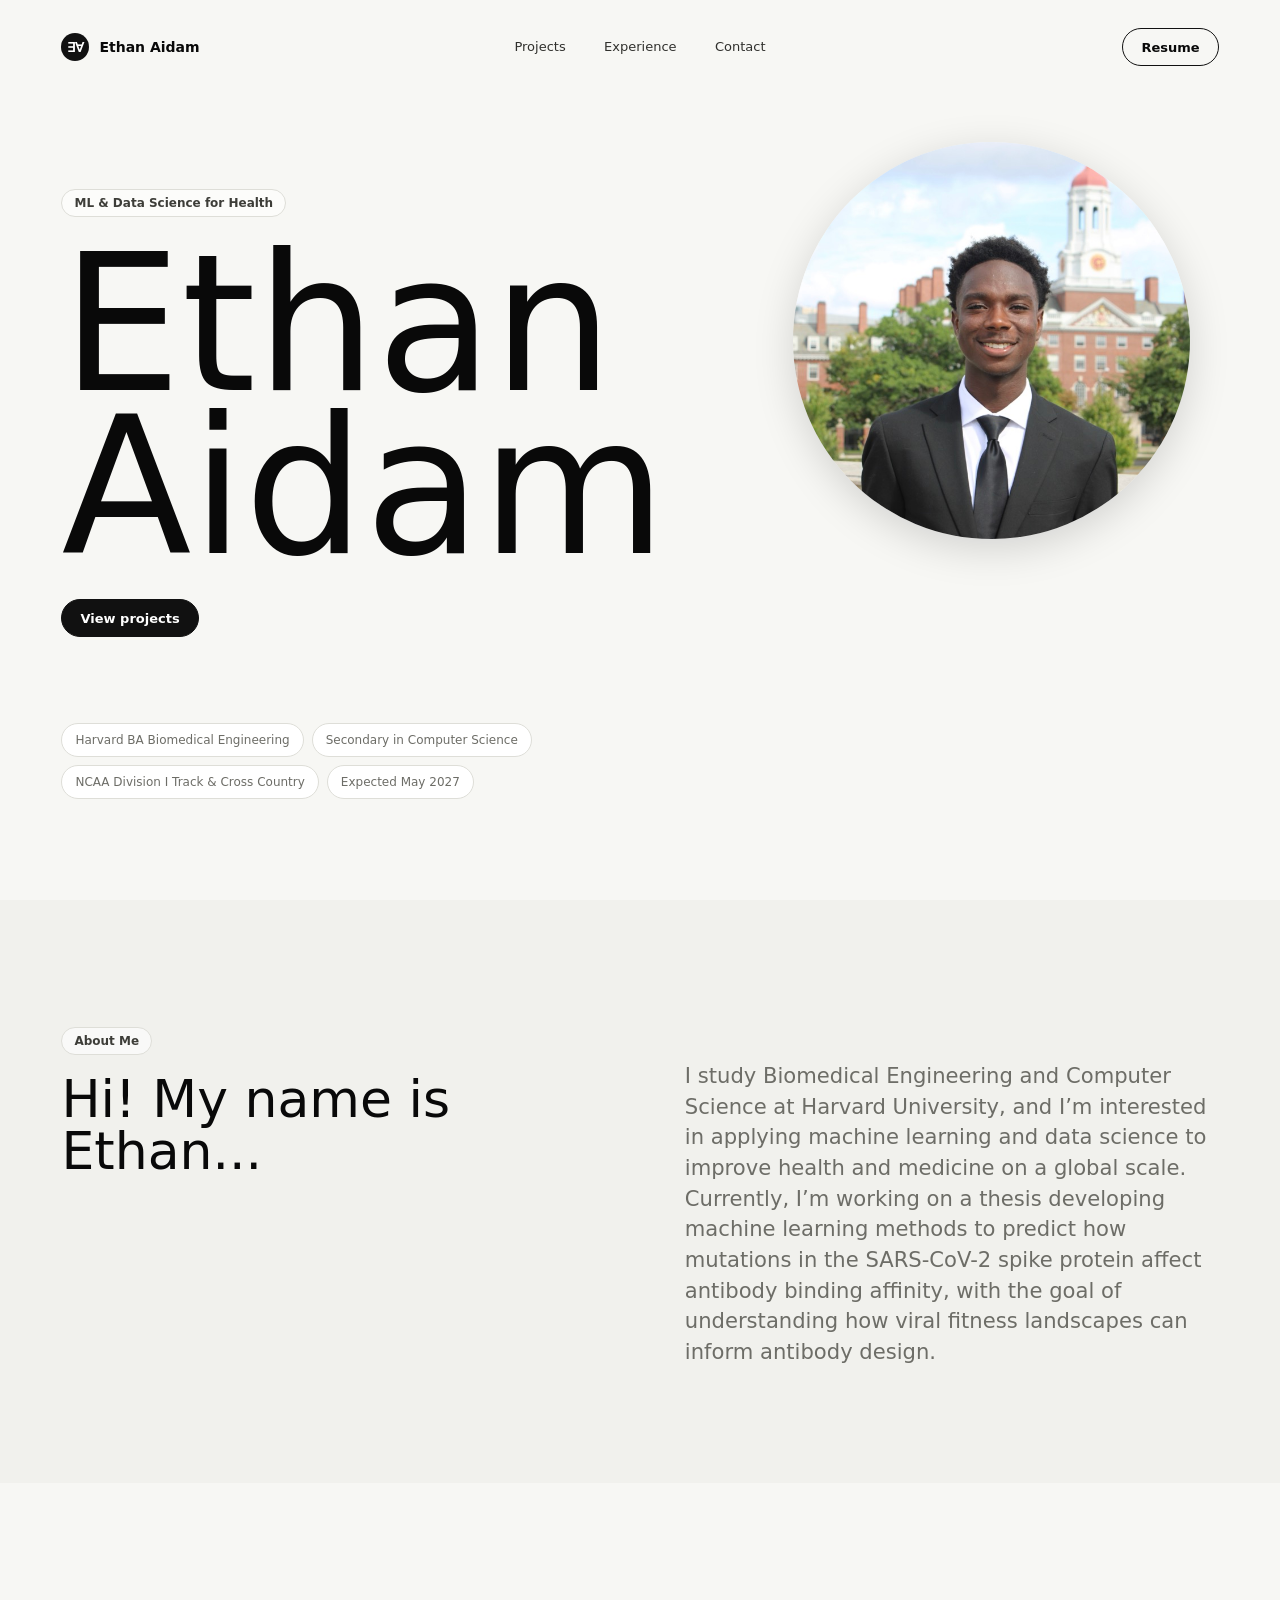
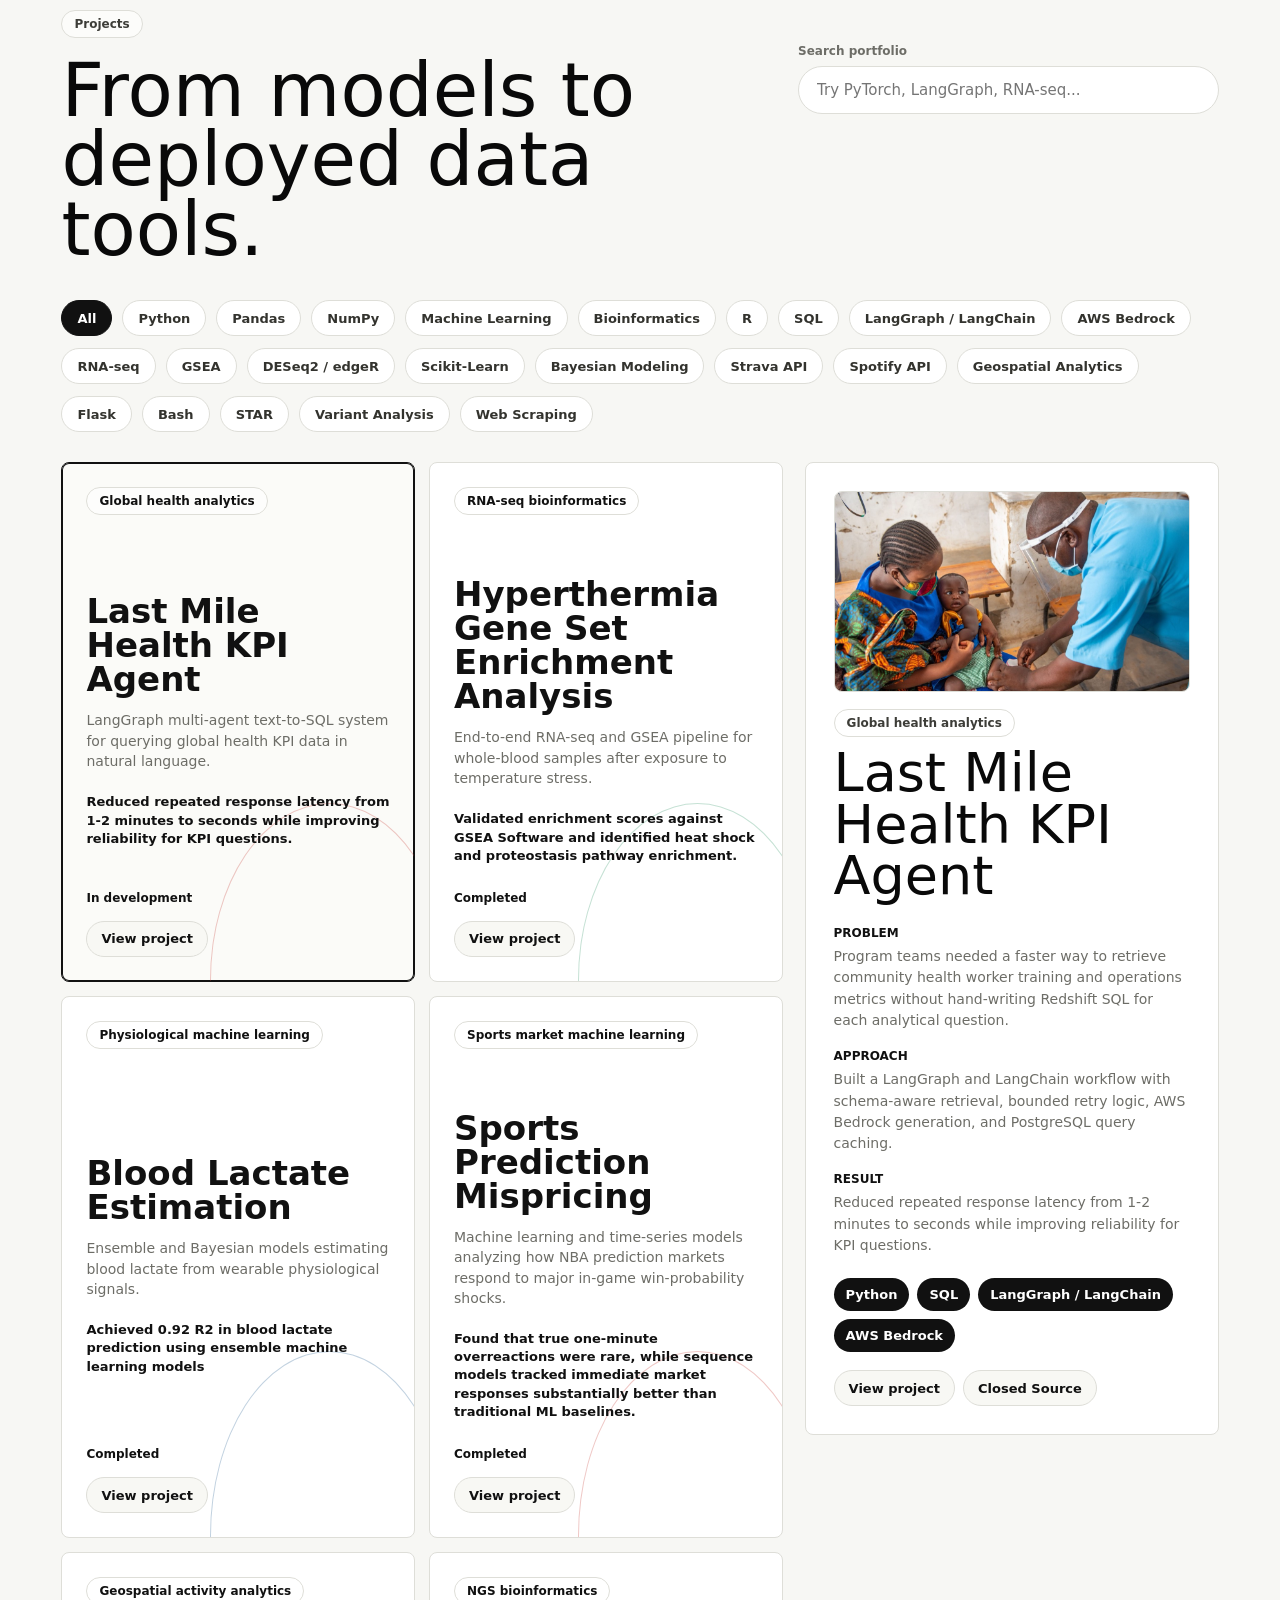
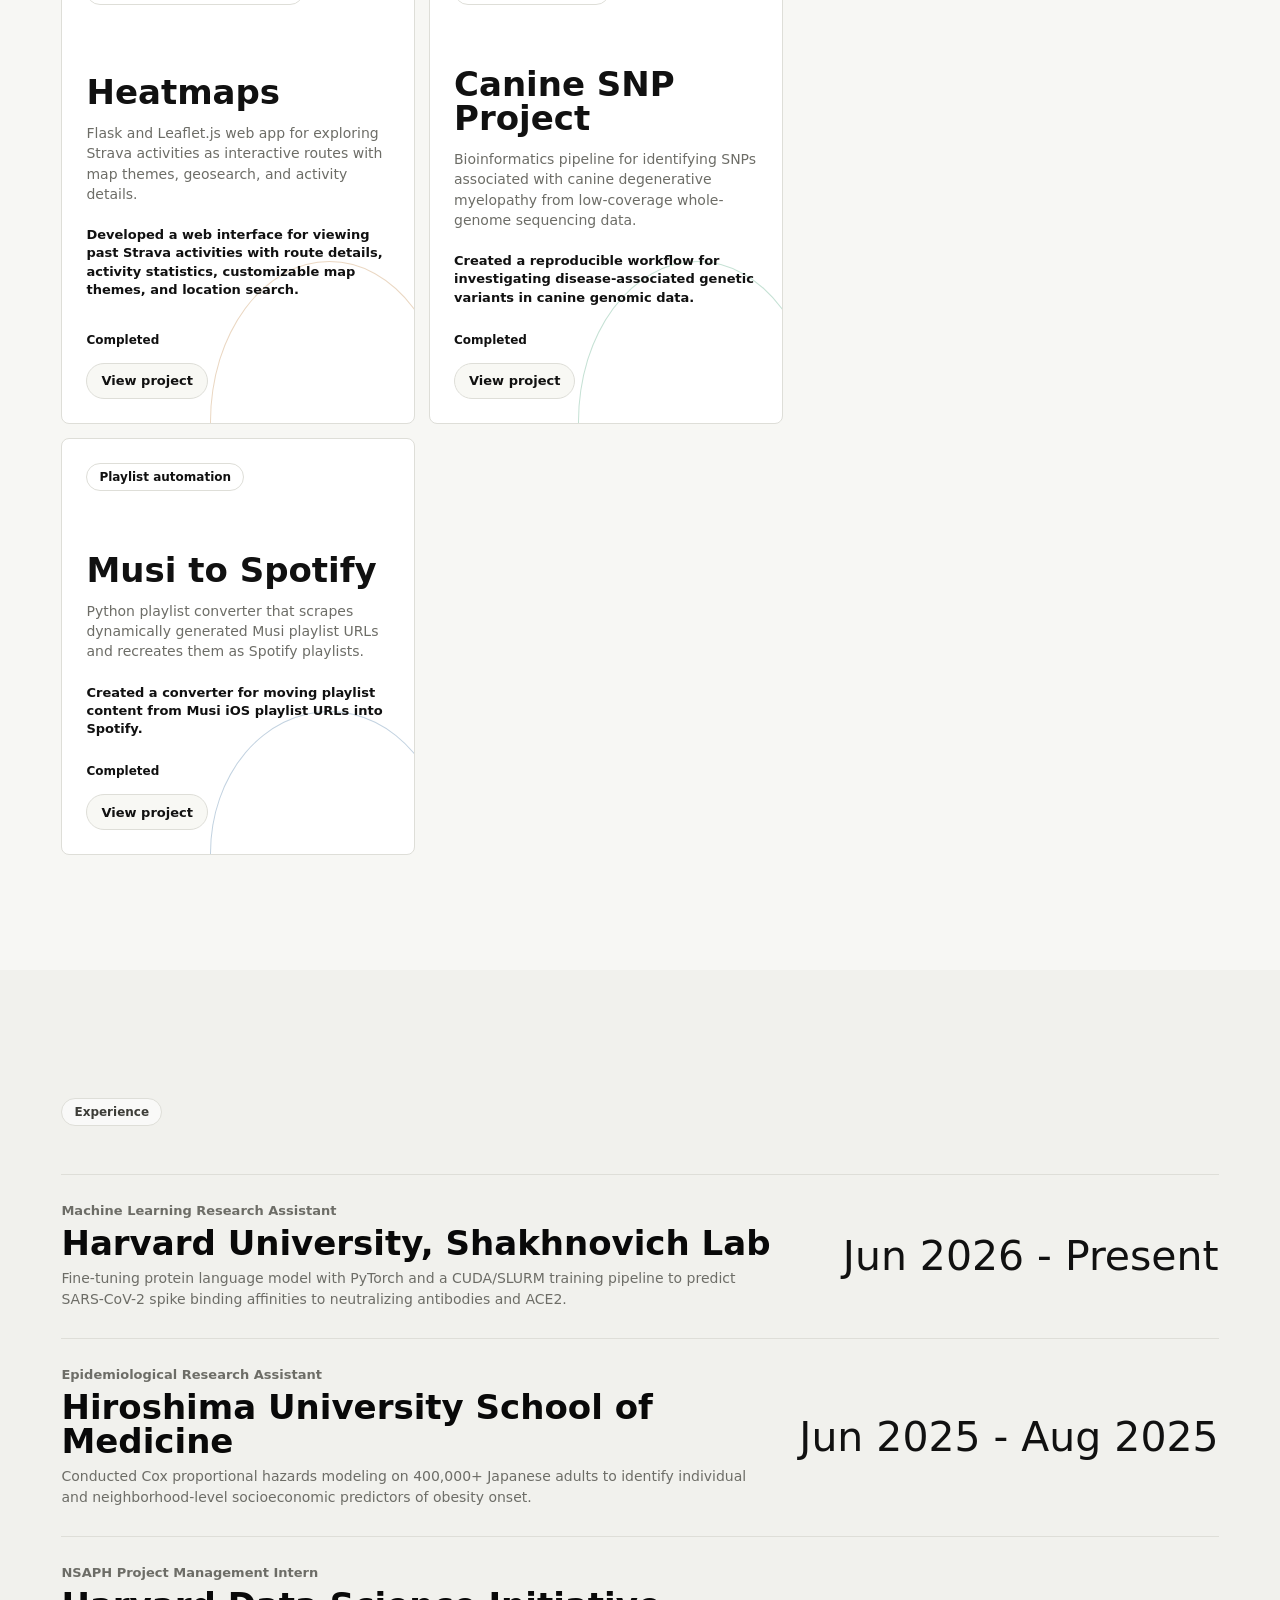
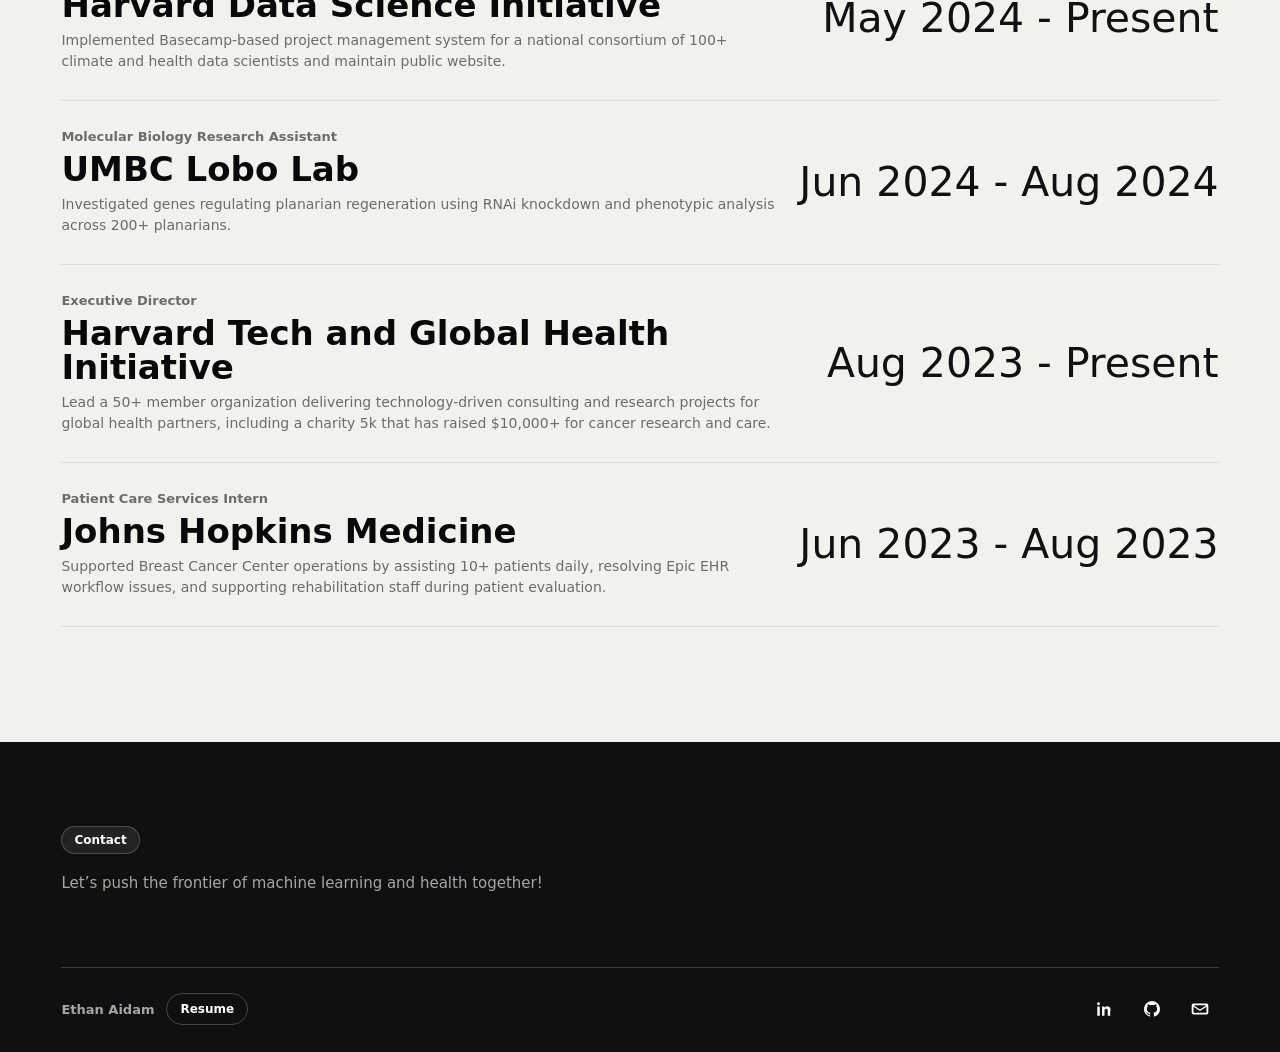
==== commit 9394709b: "Changed order of experience section." ====
--- a/index.html
+++ b/index.html
@@ -185,21 +185,20 @@
                   
                 </div>
                 <strong>Jun 2024 - Aug 2024</strong>
+              </article><article class="timeline-row tghi-row">
+                <div>
+                  <span>Executive Director</span>
+                  <h3><a href="https://techglobalhealth.org/">Harvard Tech and Global Health Initiative</a></h3>
+                  <p>Lead a 50+ member organization delivering technology-driven consulting and research projects for global health partners, including a charity 5k that has raised $10,000+ for cancer research and care.</p>
+                </div>
+                <strong>Aug 2023 - Present</strong>
               </article><article class="timeline-row">
                 <div>
                   <span>Patient Care Services Intern</span>
                   <h3><a href="https://www.hopkinsmedicine.org/">Johns Hopkins Medicine</a></h3>
                   <p>Supported Breast Cancer Center operations by assisting 10+ patients daily, resolving Epic EHR workflow issues, and supporting rehabilitation staff during patient evaluation.</p>
-                  
                 </div>
                 <strong>Jun 2023 - Aug 2023</strong>
-              </article><article class="timeline-row tghi-row">
-                <div>
-                  <span>Executive Director</span>
-                  <h3><a href="https://techglobalhealth.org/">Harvard Tech and Global Health Initiative</a></h3>
-                  <p>Lead a 50+ member organization delivering technology-driven consulting and research projects for global health partners, including a charity 5k that has raised $10,000+ for cancer research and care.</p>
-                </div>
-                <strong>Aug 2023 - Present</strong>
               </article>
         </div>
       </section>
--- a/assets/styles.css
+++ b/assets/styles.css
@@ -1605,6 +1605,32 @@
   display: flex;
   flex-wrap: wrap;
   gap: 10px;
+}
+
+.case-hero-thumb {
+  width: min(100%, 760px);
+  aspect-ratio: 16 / 9;
+  overflow: hidden;
+  border: 1px solid var(--line);
+  border-radius: 8px;
+  background: var(--background);
+}
+
+.case-hero-thumb img {
+  display: block;
+  width: 100%;
+  height: 100%;
+  object-fit: cover;
+  object-position: center;
+}
+
+.case-hero-thumb-contain {
+  background: white;
+}
+
+.case-hero-thumb-contain img {
+  padding: 10px;
+  object-fit: contain;
 }
 
 .case-metrics {
